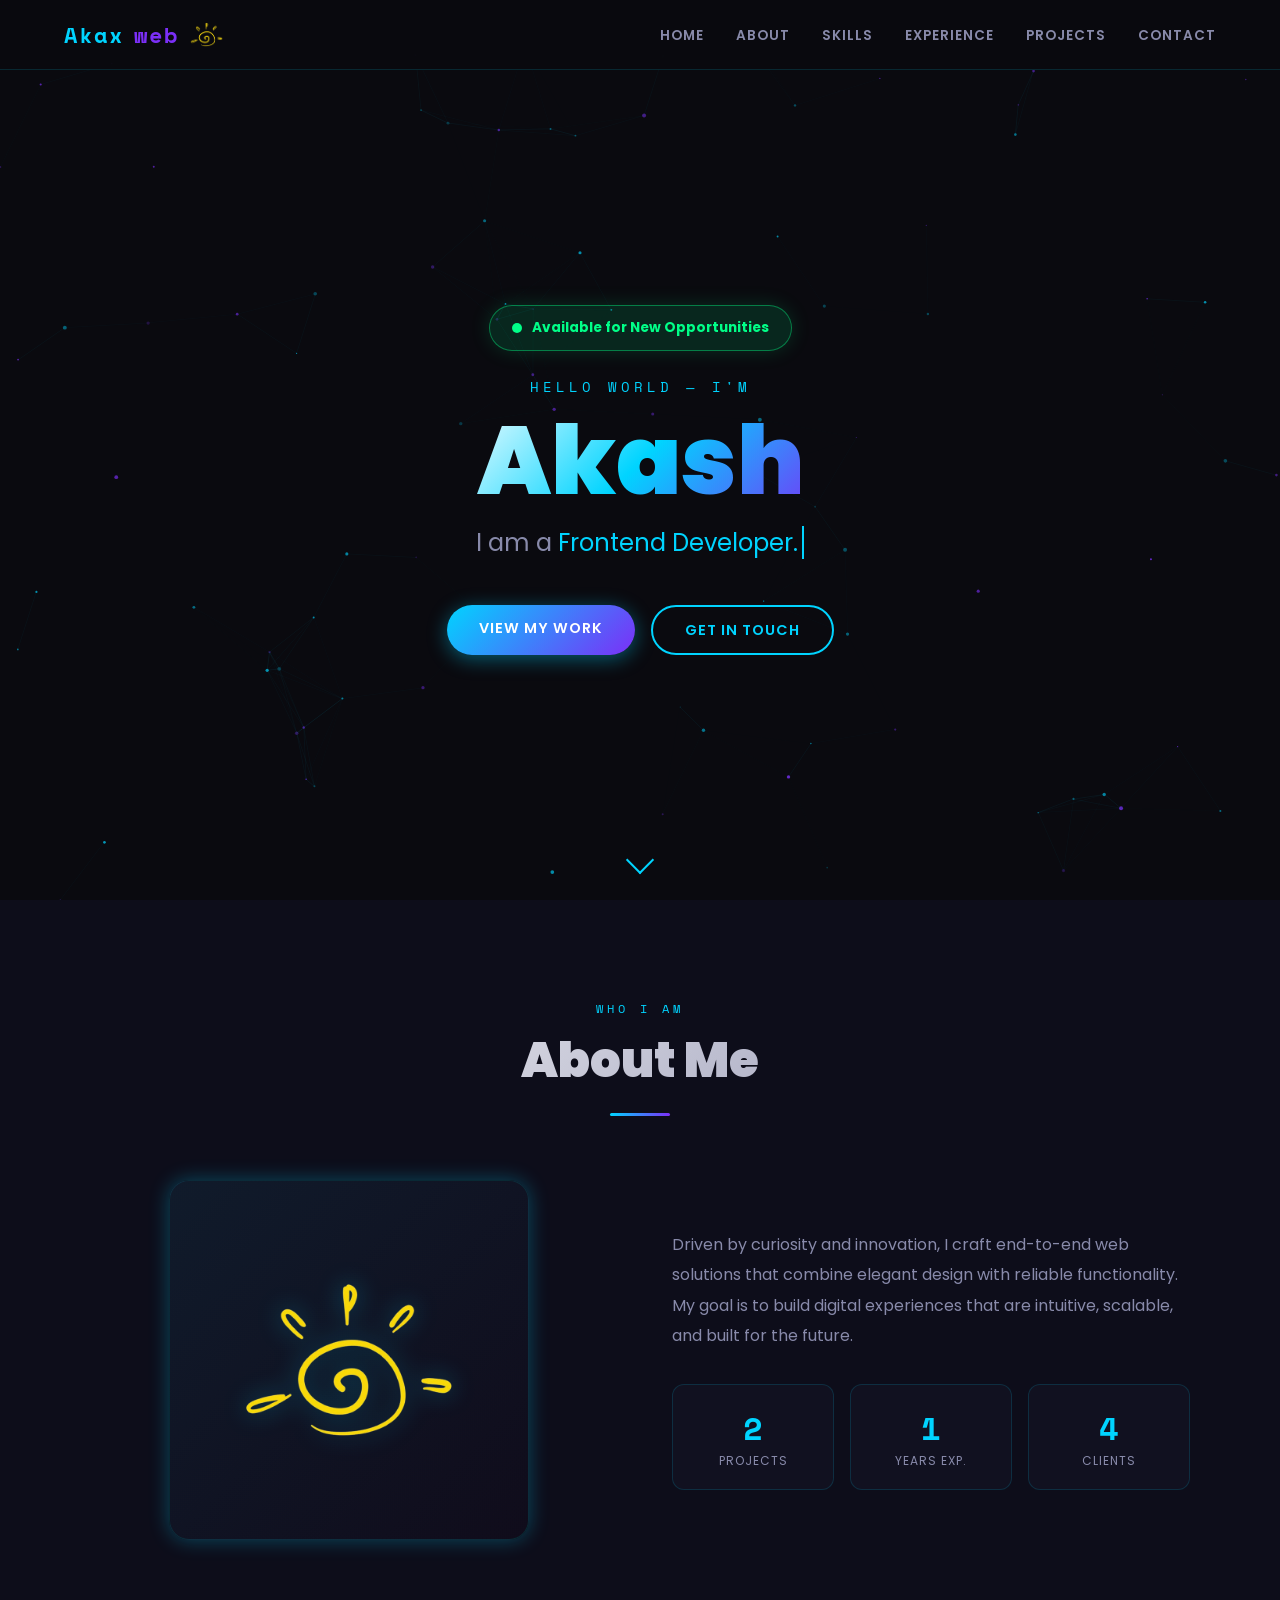
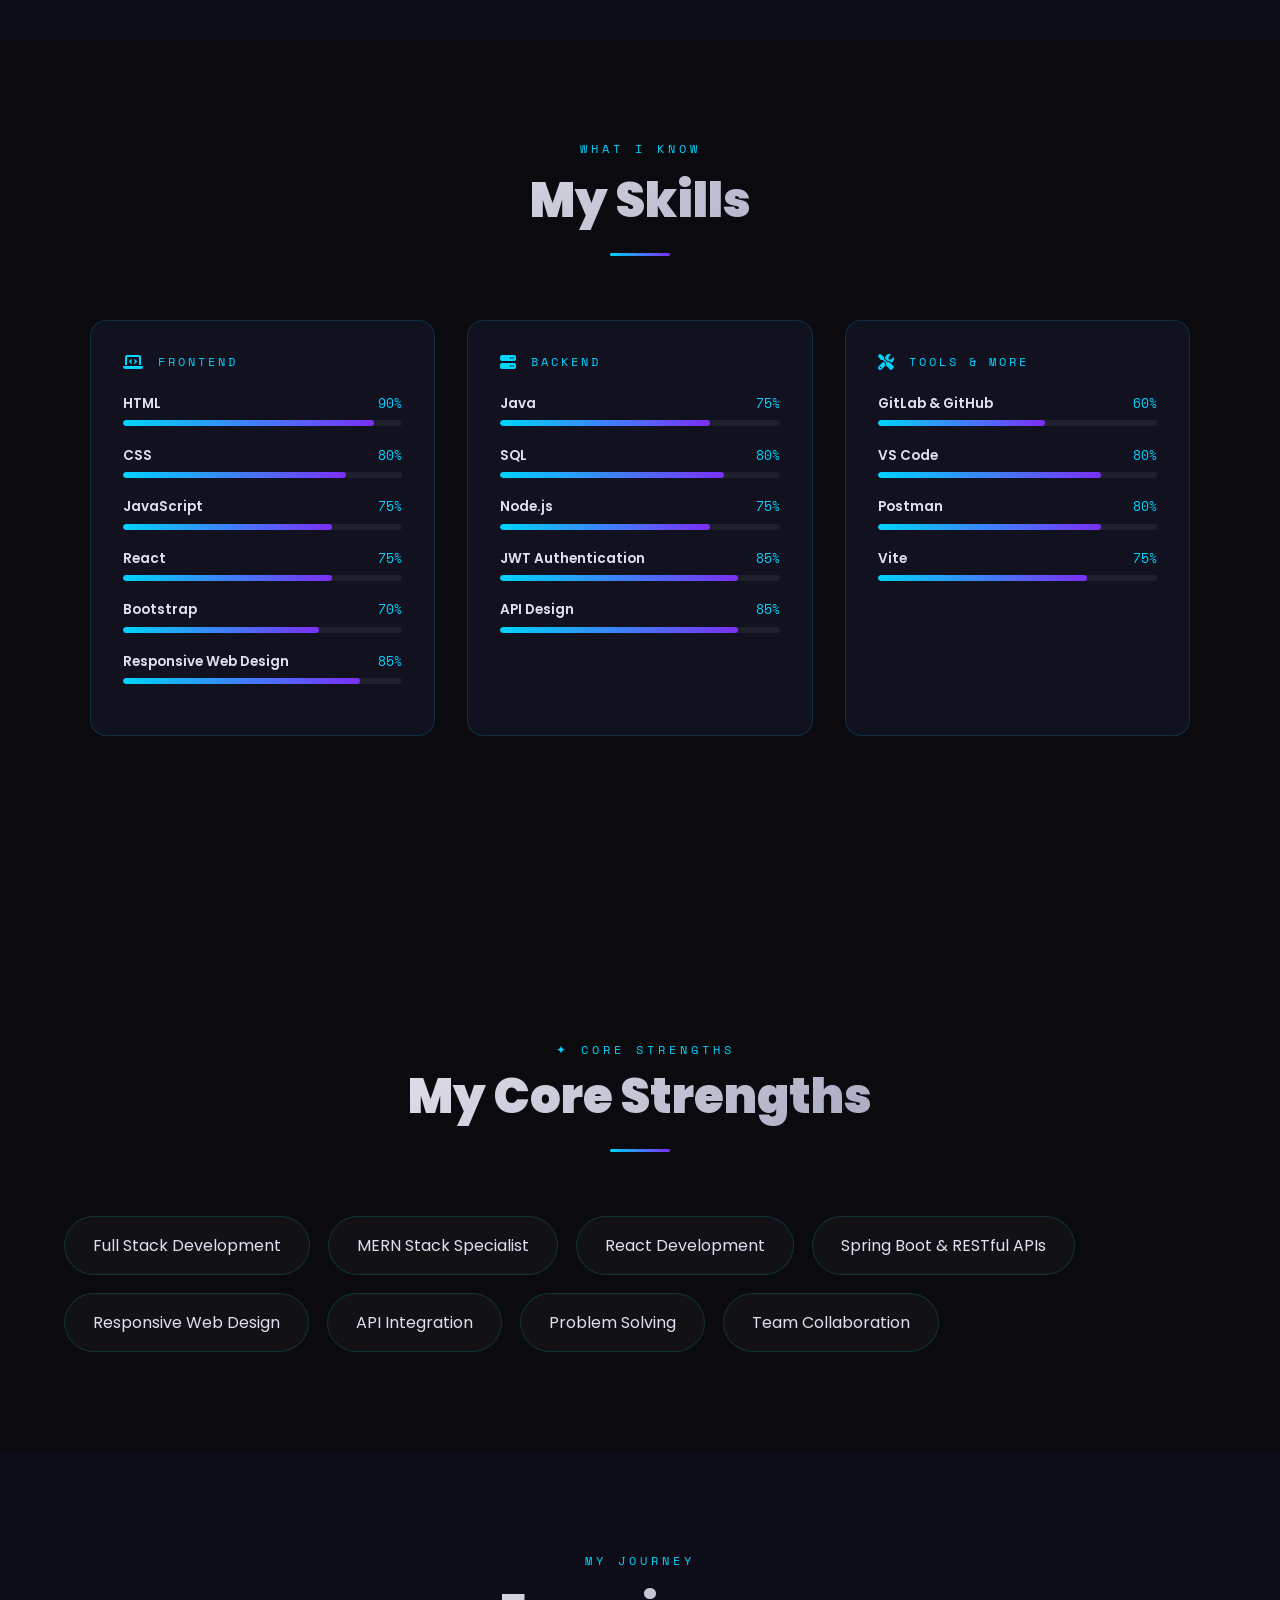
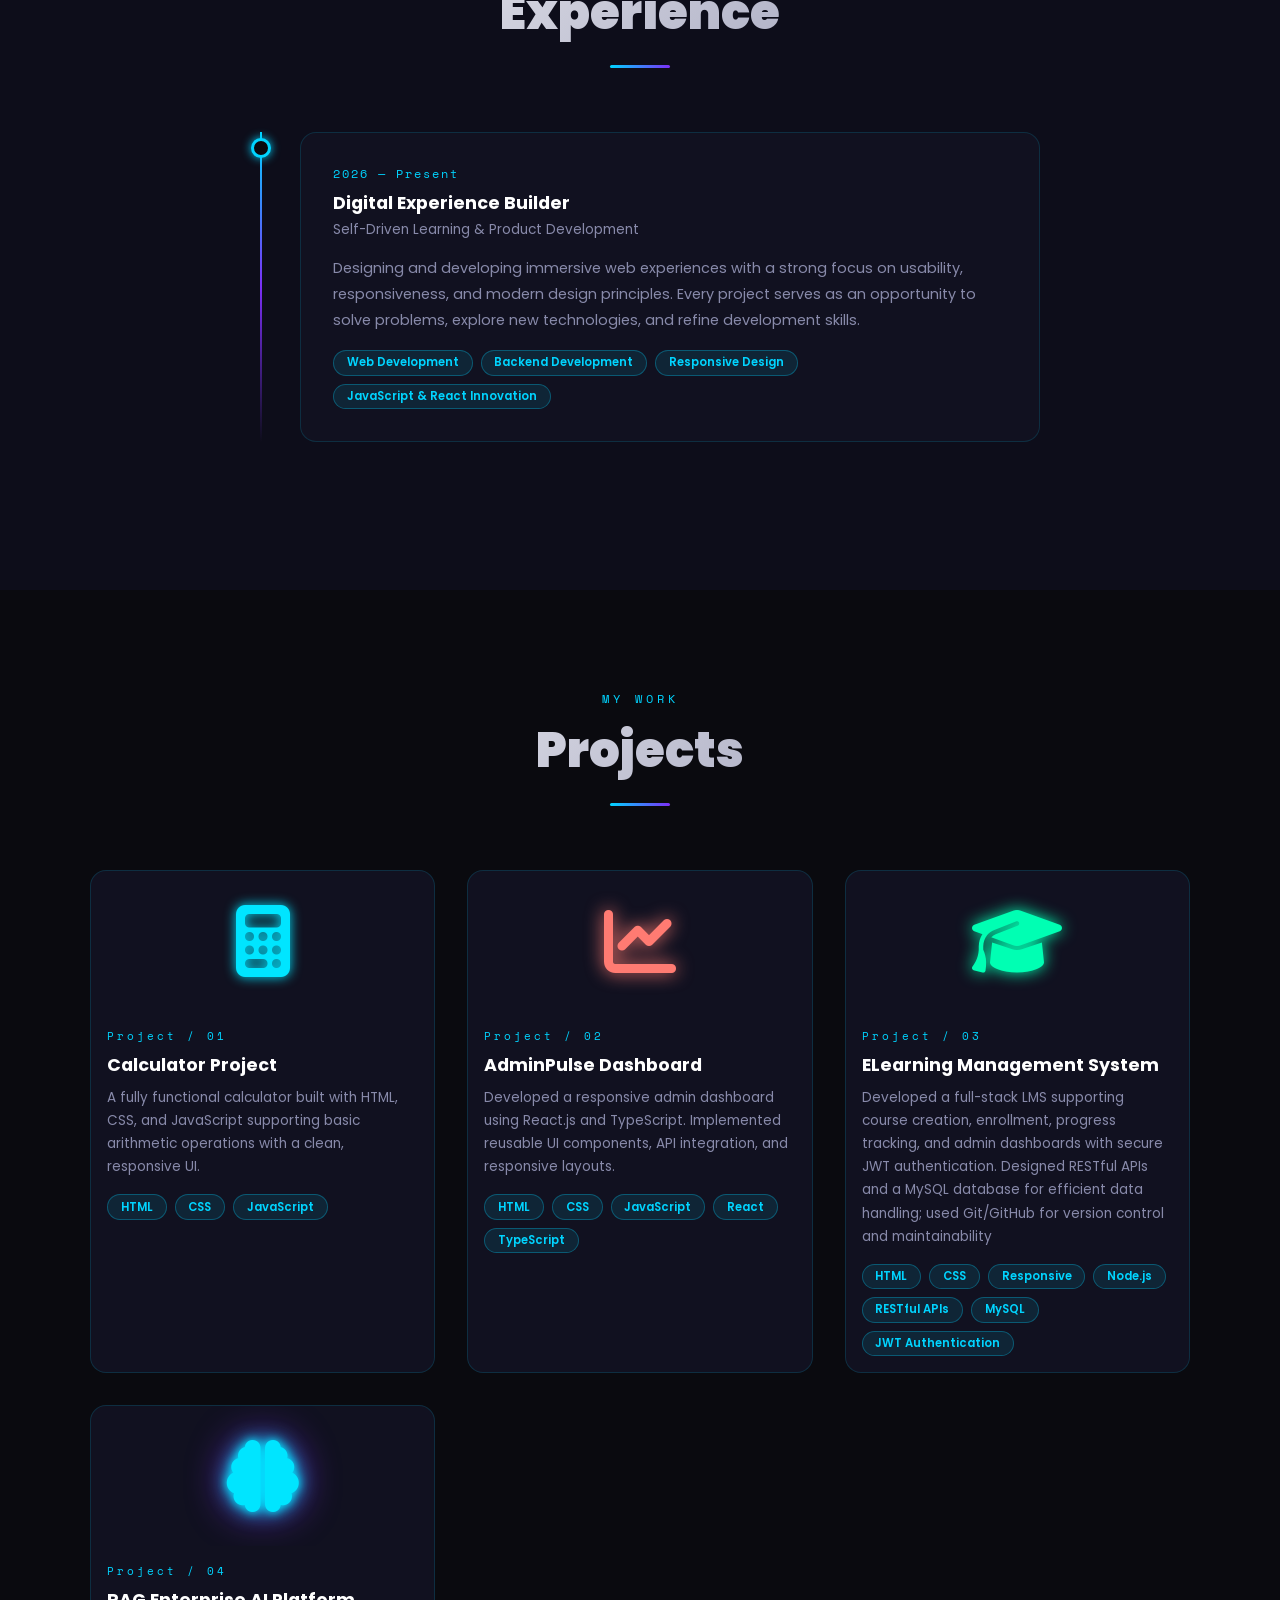
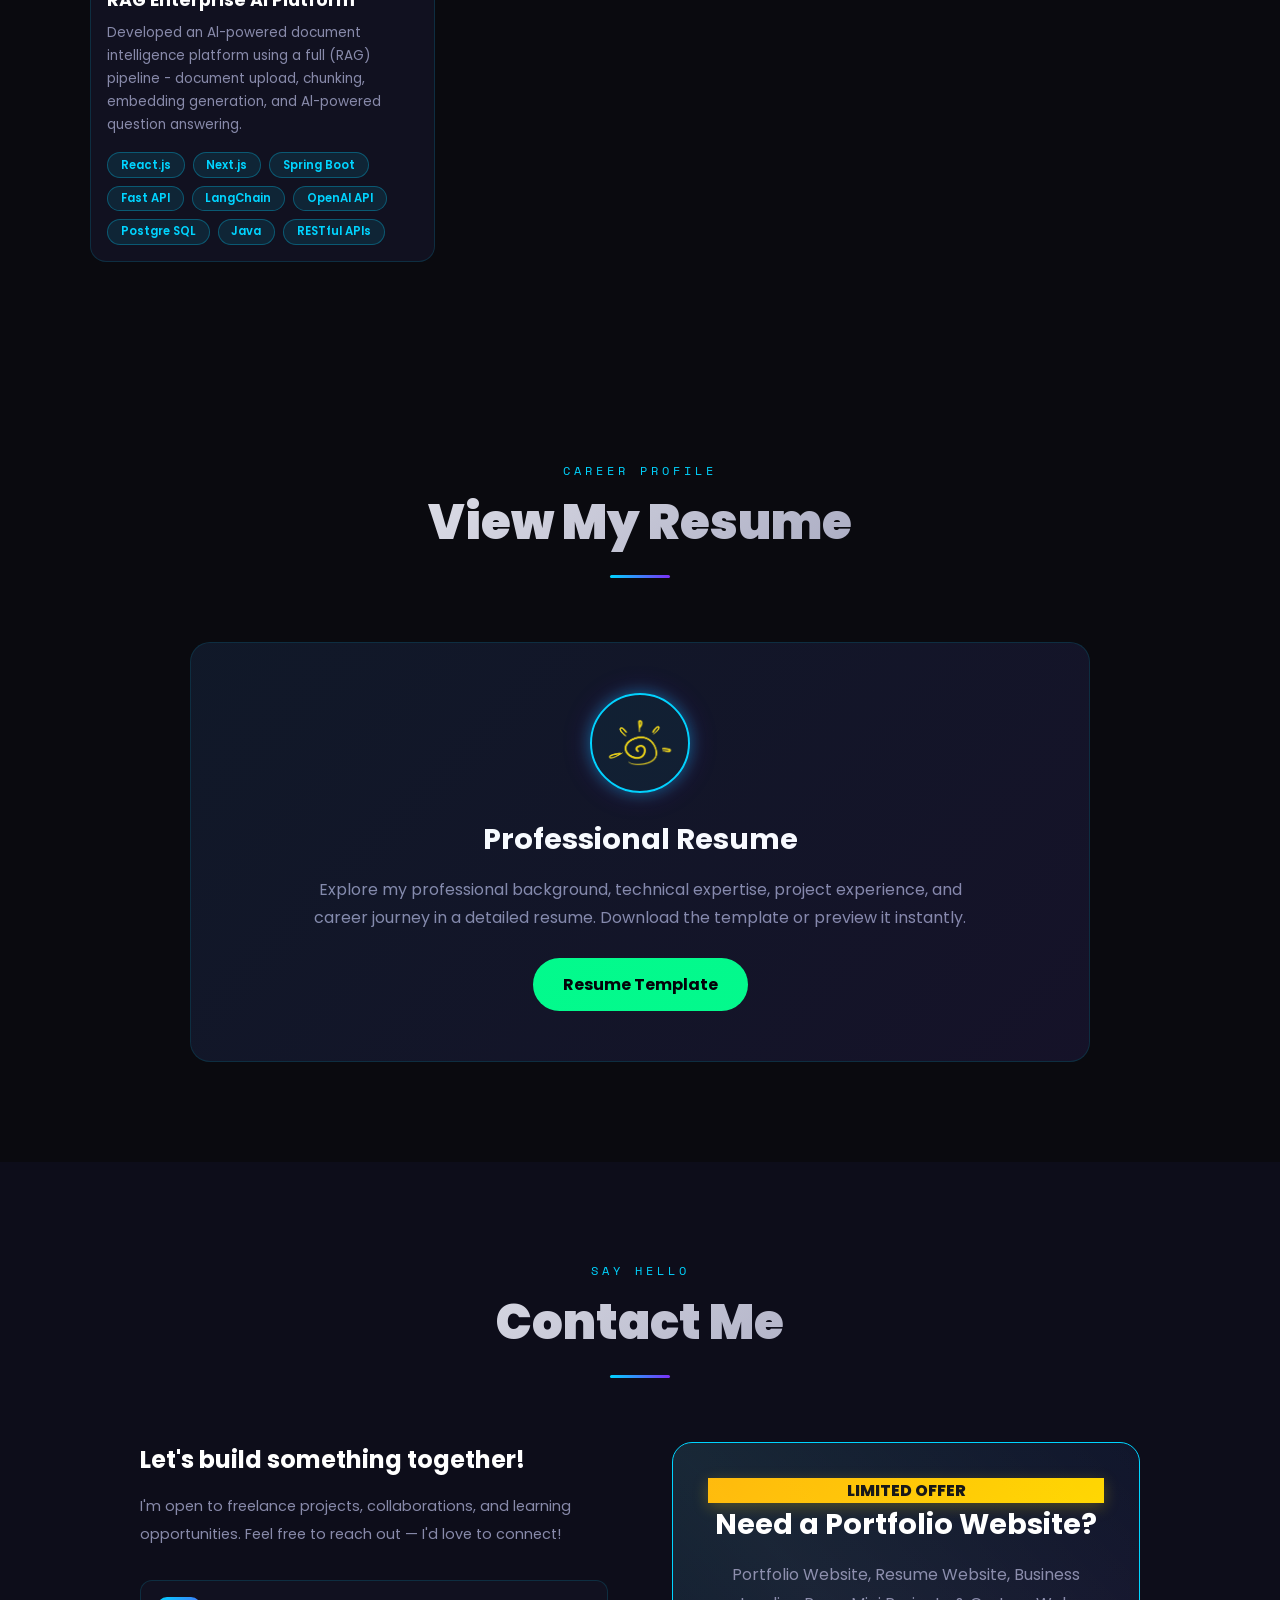
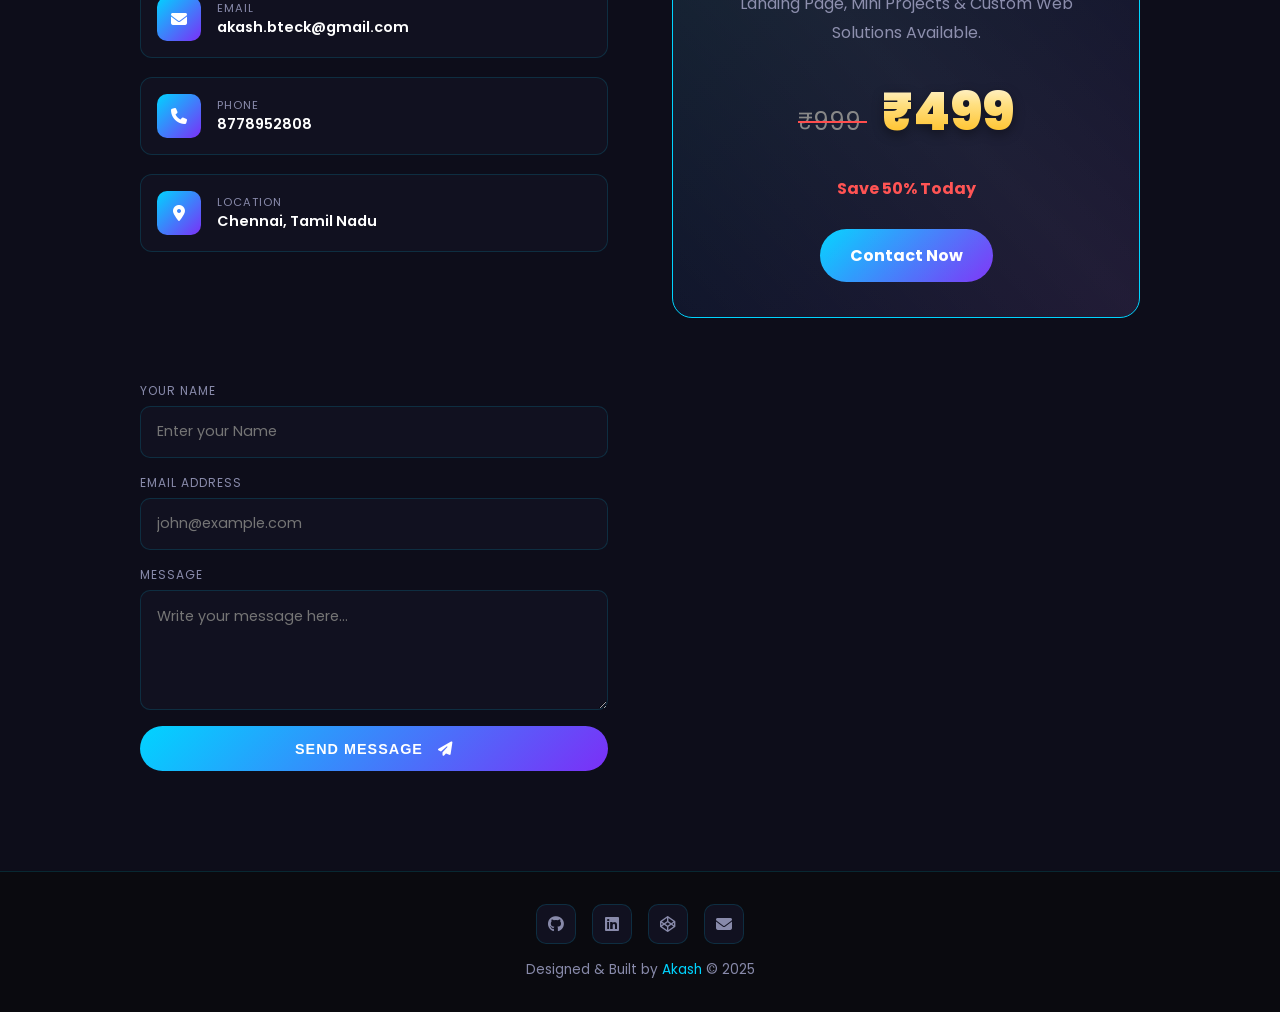
==== Akax-Portfolio/index.html @ 6c360204 "Rename publish.html to index.html" ====
<!DOCTYPE html>
<html lang="en">
<head>
  <meta charset="UTF-8" />
  <meta name="viewport" content="width=device-width, initial-scale=1.0"/>
  <title>Akash-Portfolio</title>

  <link rel="icon" type="image/png" href="./akaxwebsunlogo-removebg-preview.png">

  <link rel="stylesheet" href="https://cdnjs.cloudflare.com/ajax/libs/font-awesome/6.4.0/css/all.min.css"/>
  <link href="https://fonts.googleapis.com/css2?family=Poppins:wght@300;400;600;700;900&family=Space+Mono:wght@400;700&display=swap" rel="stylesheet"/>
  <style>
    :root {
      --primary: #00d4ff;
      --secondary: #7b2ff7;
      --accent: #ff6b6b;
      --bg-dark: #0a0a0f;
      --bg-card: #111120;
      --bg-section: #0d0d1a;
      --text: #e0e0f0;
      --text-muted: #888aaa;
      --border: rgba(0,212,255,0.15);
      --glow: 0 0 20px rgba(0,212,255,0.3);
    }
    *, *::before, *::after { box-sizing: border-box; margin: 0; padding: 0; }
    html { scroll-behavior: smooth; }
    body {
      font-family: 'Poppins', sans-serif;
      background: var(--bg-dark);
      color: var(--text);
      overflow-x: hidden;
    }

    /* ── PARTICLES CANVAS ── */
    #particles-canvas {
      position: fixed; top: 0; left: 0;
      width: 100%; height: 100%;
      pointer-events: none; z-index: 0;
    }

    /* ── NAVBAR ── */
    nav {
      position: fixed; top: 0; left: 0; right: 0;
      z-index: 1000;
      display: flex; align-items: center; justify-content: space-between;
      padding: 0 5%;
      height: 70px;
      background: rgba(10,10,15,0.85);
      backdrop-filter: blur(12px);
      border-bottom: 1px solid var(--border);
      transition: all 0.3s;
    }
    nav.scrolled { box-shadow: var(--glow); }
    .nav-logo {
      font-family: 'Space Mono', monospace;
      font-size: 1.4rem; font-weight: 700;
      color: var(--primary);
      letter-spacing:2px;

    color:var(--primary);
    display:flex;
    align-items:center;
    gap:10px;
    }

.nav-logo img{
    width:35px;
    height:35px;
    object-fit:contain;
}

.nav-logo span{
    color:var(--secondary);
}
    .nav-logo span { color: var(--secondary); }
    .nav-links {
      display: flex; gap: 2rem; list-style: none;
    }
    .nav-links a {
      color: var(--text-muted); text-decoration: none;
      font-size: 0.85rem; font-weight: 600; letter-spacing: 1px;
      text-transform: uppercase;
      transition: color 0.3s;
      position: relative;
    }
    .nav-links a::after {
      content: ''; position: absolute; bottom: -4px; left: 0;
      width: 0; height: 2px; background: var(--primary);
      transition: width 0.3s;
    }
    .nav-links a:hover { color: var(--primary); }
    .nav-links a:hover::after { width: 100%; }
    .nav-toggle {
      display: none; flex-direction: column; gap: 5px; cursor: pointer;
      padding: 5px; z-index: 1001;
    }
    .nav-toggle span {
      width: 25px; height: 2px; background: var(--primary);
      transition: all 0.3s; display: block;
    }
    /* hamburger animation */
    .nav-toggle.active span:nth-child(1) { transform: translateY(7px) rotate(45deg); }
    .nav-toggle.active span:nth-child(2) { opacity: 0; }
    .nav-toggle.active span:nth-child(3) { transform: translateY(-7px) rotate(-45deg); }

    /* ── HERO ── */
    #home {
      position: relative; z-index: 1;
      min-height: 100vh;
      display: flex; align-items: center; justify-content: center;
      text-align: center; padding: 120px 5% 60px;
    }
    .hero-content { animation: fadeUp 1s ease forwards; }
    .hero-greeting {
      font-family: 'Space Mono', monospace;
      font-size: 0.9rem; color: var(--primary);
      letter-spacing: 4px; text-transform: uppercase;
      margin-bottom: 1rem;
      animation: fadeUp 0.8s ease 0.2s both;
    }
    .hero-name {
      font-size: clamp(3rem, 8vw, 6rem);
      font-weight: 900; line-height: 1;
      background: linear-gradient(135deg, #fff 0%, var(--primary) 50%, var(--secondary) 100%);
      -webkit-background-clip: text; -webkit-text-fill-color: transparent;
      background-clip: text;
      margin-bottom: 1rem;
      animation: fadeUp 0.8s ease 0.4s both;
    }
    .hero-typed-wrapper {
      font-size: clamp(1rem, 3vw, 1.5rem);
      color: var(--text-muted);
      margin-bottom: 2.5rem;
      animation: fadeUp 0.8s ease 0.6s both;
      min-height: 2.5rem;
    }
    #typed-text {
      color: var(--primary);
      border-right: 2px solid var(--primary);
      padding-right: 4px;
      animation: blink 0.7s step-end infinite;
    }
    @keyframes blink { 50% { border-color: transparent; } }
    .hero-btns {
      display: flex; gap: 1rem; justify-content: center; flex-wrap: wrap;
      animation: fadeUp 0.8s ease 0.8s both;
    }
    .btn-primary-cta, .btn-secondary-cta {
      padding: 0.8rem 2rem; border-radius: 50px;
      font-weight: 600; font-size: 0.9rem; letter-spacing: 1px;
      text-decoration: none; text-transform: uppercase;
      transition: all 0.3s; cursor: pointer; border: none;
    }
    .btn-primary-cta {
      background: linear-gradient(135deg, var(--primary), var(--secondary));
      color: #fff; box-shadow: 0 4px 20px rgba(0,212,255,0.4);
    }
    .btn-primary-cta:hover { transform: translateY(-3px); box-shadow: 0 8px 30px rgba(0,212,255,0.6); }
    .btn-secondary-cta {
      background: transparent;
      color: var(--primary); border: 2px solid var(--primary);
    }
    .btn-secondary-cta:hover { background: var(--primary); color: #000; transform: translateY(-3px); }
    .scroll-indicator {
      position: absolute; bottom: 30px; left: 50%;
      transform: translateX(-50%);
      animation: bounce 2s infinite;
    }
    .scroll-indicator span {
      display: block; width: 20px; height: 20px;
      border-right: 2px solid var(--primary); border-bottom: 2px solid var(--primary);
      transform: rotate(45deg);
    }
    @keyframes bounce { 0%,100%{transform:translateX(-50%) translateY(0)} 50%{transform:translateX(-50%) translateY(-10px)} }
    @keyframes fadeUp { from{opacity:0;transform:translateY(30px)} to{opacity:1;transform:translateY(0)} }

    /* ── SECTION BASE ── */
    section { position: relative; z-index: 1; padding: 100px 5%; }
    .section-header { text-align: center; margin-bottom: 4rem; }
    .section-tag {
      font-family: 'Space Mono', monospace;
      font-size: 0.75rem; color: var(--primary);
      letter-spacing: 4px; text-transform: uppercase;
      margin-bottom: 0.5rem;
    }
    .section-title {
      font-size: clamp(2rem, 5vw, 3rem);
      font-weight: 900;
      background: linear-gradient(135deg, #fff, var(--text-muted));
      -webkit-background-clip: text; -webkit-text-fill-color: transparent;
      background-clip: text;
    }
    .section-line {
      width: 60px; height: 3px;
      background: linear-gradient(90deg, var(--primary), var(--secondary));
      margin: 1rem auto 0; border-radius: 3px;
    }
    .reveal {
      opacity: 0; transform: translateY(40px);
      transition: opacity 0.7s ease, transform 0.7s ease;
    }
    .reveal.visible { opacity: 1; transform: translateY(0); }

    /* ── ABOUT ── */
    #about { background: var(--bg-section); }
    .about-grid {
      display: grid; grid-template-columns: 1fr 1fr;
      gap: 4rem; align-items: center; max-width: 1100px; margin: 0 auto;
    }
    .about-img-wrapper {
      position: relative;
      display: flex; justify-content: center;
    }
    .about-avatar {
      width: 100%; max-width: 360px;
      border-radius: 20px;
      background: linear-gradient(135deg, var(--bg-card), var(--bg-dark));
      border: 1px solid var(--border);
      aspect-ratio: 1;
      display: flex; align-items: center; justify-content: center;
      font-size: 8rem; color: var(--primary);
      box-shadow: var(--glow);
      position: relative; overflow: hidden;
    }
    .about-avatar::before {
      content: '';
      position: absolute; inset: 0;
      background: linear-gradient(135deg, rgba(0,212,255,0.05), rgba(123,47,247,0.05));
    }

.about-profile-img{
    width:65%;
    height:65%;
    object-fit:contain;

    position:relative;
    z-index:2;

    border-radius:15px;

    filter: drop-shadow(0 0 12px rgba(0,212,255,.35));

    transition:.4s;
}

.about-profile-img:hover{
    transform:scale(1.05);
}

.about-profile-img:hover{
    transform:scale(1.05);
}
.about-profile-img:hover{
    transform:scale(1.05);
}

    .about-avatar-ring {
      position: absolute; inset: -10px;
      border: 2px solid transparent;
      border-radius: 24px;
      background: linear-gradient(135deg, var(--primary), var(--secondary)) border-box;
      -webkit-mask: linear-gradient(#fff 0 0) padding-box, linear-gradient(#fff 0 0);
      -webkit-mask-composite: destination-out;
      mask-composite: exclude;
      animation: spin 8s linear infinite;
    }
    @keyframes spin { to { transform: rotate(360deg); } }
    .about-text p {
      color: var(--text-muted); line-height: 1.9;
      font-size: 1rem; margin-bottom: 2rem;
    }
    .about-stats {
      display: grid; grid-template-columns: repeat(3, 1fr);
      gap: 1rem;
    }
    .stat-card {
      background: var(--bg-card);
      border: 1px solid var(--border);
      border-radius: 12px; padding: 1.2rem;
      text-align: center; transition: all 0.3s;
    }
    .stat-card:hover { border-color: var(--primary); transform: translateY(-4px); box-shadow: var(--glow); }
    .stat-num {
      font-family: 'Space Mono', monospace;
      font-size: 2rem; font-weight: 700;
      color: var(--primary);
    }
    .stat-label { font-size: 0.75rem; color: var(--text-muted); text-transform: uppercase; letter-spacing: 1px; }

    /* ── SKILLS ── */
    #skills { background: var(--bg-dark); }
    .skills-grid {
      display: grid; grid-template-columns: repeat(auto-fit, minmax(280px, 1fr));
      gap: 2rem; max-width: 1100px; margin: 0 auto;
    }
    .skills-card {
      background: var(--bg-card);
      border: 1px solid var(--border);
      border-radius: 16px; padding: 2rem;
      transition: all 0.3s;
    }
    .skills-card:hover { border-color: var(--primary); box-shadow: var(--glow); transform: translateY(-6px); }
    .skills-card-title {
      font-family: 'Space Mono', monospace;
      font-size: 0.75rem; color: var(--primary);
      letter-spacing: 3px; text-transform: uppercase;
      margin-bottom: 1.5rem;
      display: flex; align-items: center; gap: 0.75rem;
    }
    .skills-card-title i { font-size: 1rem; }
    .skill-item { margin-bottom: 1.2rem; }
    .skill-header { display: flex; justify-content: space-between; margin-bottom: 0.4rem; }
    .skill-name { font-size: 0.85rem; font-weight: 600; color: var(--text); }
    .skill-pct { font-size: 0.8rem; color: var(--primary); font-family: 'Space Mono', monospace; }
    .skill-bar {
      height: 6px; background: rgba(255,255,255,0.06);
      border-radius: 6px; overflow: hidden;
    }
    .skill-fill {
      height: 100%; border-radius: 6px;
      background: linear-gradient(90deg, var(--primary), var(--secondary));
      width: 0; transition: width 1.2s cubic-bezier(0.4, 0, 0.2, 1);
    }

    /* ── EXPERIENCE ── */
    #experience { background: var(--bg-section); }
    .timeline { max-width: 800px; margin: 0 auto; position: relative; }
    .timeline::before {
      content: ''; position: absolute;
      left: 20px; top: 0; bottom: 0; width: 2px;
      background: linear-gradient(180deg, var(--primary), var(--secondary), transparent);
    }
    .timeline-item {
      padding-left: 60px; margin-bottom: 3rem;
      position: relative;
    }
    .timeline-dot {
      position: absolute; left: 11px; top: 6px;
      width: 20px; height: 20px; border-radius: 50%;
      background: var(--bg-dark);
      border: 3px solid var(--primary);
      box-shadow: 0 0 10px var(--primary);
      transition: all 0.3s;
    }
    .timeline-item:hover .timeline-dot {
      background: var(--primary);
      box-shadow: 0 0 20px var(--primary);
    }
    .timeline-card {
      background: var(--bg-card);
      border: 1px solid var(--border);
      border-radius: 16px; padding: 2rem;
      transition: all 0.3s;
    }
    .timeline-card:hover { border-color: var(--primary); box-shadow: var(--glow); }
    .timeline-period {
      font-family: 'Space Mono', monospace;
      font-size: 0.75rem; color: var(--primary);
      letter-spacing: 2px; margin-bottom: 0.5rem;
    }
    .timeline-role { font-size: 1.1rem; font-weight: 700; color: #fff; margin-bottom: 0.25rem; }
    .timeline-company { font-size: 0.85rem; color: var(--text-muted); margin-bottom: 1rem; }
    .timeline-desc { font-size: 0.9rem; color: var(--text-muted); line-height: 1.8; }
    .timeline-tags { display: flex; flex-wrap: wrap; gap: 0.5rem; margin-top: 1rem; }
    .tag {
      font-size: 0.72rem; padding: 0.2rem 0.8rem;
      border-radius: 20px; font-weight: 600;
      background: rgba(0,212,255,0.1);
      border: 1px solid rgba(0,212,255,0.3);
      color: var(--primary);
    }

    /* ── PROJECTS ── */
    #projects { background: var(--bg-dark); }
    .projects-grid {
      display: grid; grid-template-columns: repeat(auto-fit, minmax(300px, 1fr));
      gap: 2rem; max-width: 1100px; margin: 0 auto;
    }
    .project-card {
      background: var(--bg-card);
      min-height: 420px;
      border: 1px solid var(--border);
      border-radius: 16px; overflow: hidden;
      transition: all 0.3s; cursor: pointer;
    }
    .project-card:hover { border-color: var(--primary); box-shadow: var(--glow); transform: translateY(-8px); }
    .project-thumb {
      height: 140px;
      position: relative; overflow: hidden;
      display: flex; align-items: center; justify-content: center;
      font-size: 3.5rem;
    }
    .project-thumb .thumb-bg {
      position: absolute; inset: 0;
      opacity: 0.15; transition: opacity 0.3s;
    }
    .project-card:hover .thumb-bg { opacity: 0.25; }
    .project-thumb-icon { position: relative; z-index: 1; }
    .project-body { padding: 1rem; }
    .project-number {
      font-family: 'Space Mono', monospace;
      font-size: 0.7rem; color: var(--primary);
      letter-spacing: 3px; margin-bottom: 0.5rem;
    }
    .project-title { font-size: 1.1rem; font-weight: 700; color: #fff; margin-bottom: 0.5rem; }
    .project-desc { font-size: 0.85rem; color: var(--text-muted); line-height: 1.7; margin-bottom: 1rem; }
    .project-links { display: flex; gap: 1rem; }
    .project-link {
      font-size: 0.8rem; font-weight: 600;
      color: var(--primary); text-decoration: none;
      display: flex; align-items: center; gap: 0.4rem;
      transition: color 0.2s;
    }
    .project-link:hover { color: #fff; }

    /* ── CONTACT ── */
    #contact { background: var(--bg-section); }
    .contact-grid {
      display: grid; grid-template-columns: 1fr 1fr;
      gap: 4rem; max-width: 1000px; margin: 0 auto;
    }
    .contact-info-title { font-size: 1.5rem; font-weight: 700; color: #fff; margin-bottom: 1rem; }
    .contact-info-desc { font-size: 0.9rem; color: var(--text-muted); line-height: 1.9; margin-bottom: 2rem; }
    .contact-item {
      display: flex; align-items: center; gap: 1rem;
      margin-bottom: 1.2rem; padding: 1rem;
      background: var(--bg-card);
      border: 1px solid var(--border);
      border-radius: 12px; transition: all 0.3s;
    }
    .contact-item:hover { border-color: var(--primary); box-shadow: var(--glow); }
    .contact-icon {
      width: 44px; height: 44px; border-radius: 10px;
      background: linear-gradient(135deg, var(--primary), var(--secondary));
      display: flex; align-items: center; justify-content: center;
      font-size: 1rem; color: #fff; flex-shrink: 0;
    }
    .contact-label { font-size: 0.7rem; color: var(--text-muted); text-transform: uppercase; letter-spacing: 1px; }
    .contact-val { font-size: 0.9rem; font-weight: 600; color: #fff; }
    .contact-form { display: flex; flex-direction: column; gap: 1rem; }
    .form-group { display: flex; flex-direction: column; gap: 0.4rem; }
    .form-group label { font-size: 0.75rem; color: var(--text-muted); letter-spacing: 1px; text-transform: uppercase; }
    .form-group input, .form-group textarea {
      background: var(--bg-card);
      border: 1px solid var(--border);
      border-radius: 10px; padding: 0.9rem 1rem;
      color: var(--text); font-family: 'Poppins', sans-serif;
      font-size: 0.9rem; resize: vertical;
      transition: border-color 0.3s;
      width: 100%;
    }
    .form-group input:focus, .form-group textarea:focus {
      outline: none; border-color: var(--primary);
      box-shadow: 0 0 0 3px rgba(0,212,255,0.1);
    }
    .form-group textarea { min-height: 120px; }
    .btn-submit {
      padding: 0.9rem 2rem; border-radius: 50px;
      background: linear-gradient(135deg, var(--primary), var(--secondary));
      border: none; color: #fff; font-weight: 700;
      font-size: 0.9rem; letter-spacing: 1px; text-transform: uppercase;
      cursor: pointer; transition: all 0.3s;
      width: 100%;
    }
    .btn-submit:hover { transform: translateY(-3px); box-shadow: 0 8px 30px rgba(0,212,255,0.5); }
    .form-success {
      display: none; text-align: center;
      padding: 1.5rem; background: rgba(0,212,255,0.1);
      border: 1px solid var(--primary);
      border-radius: 12px; color: var(--primary);
      font-weight: 600;
    }

    /* ── FOOTER ── */
    footer {
      position: relative; z-index: 1;
      text-align: center; padding: 2rem 5%;
      border-top: 1px solid var(--border);
      color: var(--text-muted); font-size: 0.85rem;
    }
    footer span { color: var(--primary); }
    .social-links { display: flex; justify-content: center; gap: 1rem; margin-bottom: 1rem; flex-wrap: wrap; }
    .social-links a {
      width: 40px; height: 40px; border-radius: 10px;
      background: var(--bg-card); border: 1px solid var(--border);
      display: flex; align-items: center; justify-content: center;
      color: var(--text-muted); text-decoration: none; font-size: 1rem;
      transition: all 0.3s;
    }
    .social-links a:hover { border-color: var(--primary); color: var(--primary); box-shadow: var(--glow); transform: translateY(-3px); }

    /* ── BACK TO TOP ── */
    .back-top {
      position: fixed; bottom: 30px; right: 30px; z-index: 999;
      width: 44px; height: 44px; border-radius: 12px;
      background: linear-gradient(135deg, var(--primary), var(--secondary));
      border: none; color: #fff; font-size: 1rem;
      cursor: pointer; opacity: 0; transition: all 0.3s;
      display: flex; align-items: center; justify-content: center;
    }
    .back-top.show { opacity: 1; }
    .back-top:hover { transform: translateY(-4px); box-shadow: 0 8px 20px rgba(0,212,255,0.5); }

    /* ══════════════════════════════════════════
       MOBILE RESPONSIVE — max-width: 768px
    ══════════════════════════════════════════ */
    @media (max-width: 768px) {

      /* ── NAV ── */
      .nav-toggle {
        display: flex;
      }
      .nav-links {
        display: none;
        flex-direction: column;
        position: fixed;
        top: 70px; left: 0; right: 0;
        background: rgba(10,10,15,0.97);
        backdrop-filter: blur(16px);
        padding: 1.5rem 5% 2rem;
        gap: 0;
        border-bottom: 1px solid var(--border);
        z-index: 999;
      }
      .nav-links.open {
        display: flex;
      }
      .nav-links li {
        border-bottom: 1px solid var(--border);
      }
      .nav-links li:last-child {
        border-bottom: none;
      }
      .nav-links a {
        display: block;
        padding: 0.9rem 0;
        font-size: 0.9rem;
        letter-spacing: 2px;
      }
      .nav-links a::after { display: none; }

      /* ── HERO ── */
      #home {
        padding: 100px 6% 80px;
        min-height: 100svh;
      }
      .hero-greeting {
        font-size: 0.75rem;
        letter-spacing: 3px;
      }
      .hero-name {
        font-size: clamp(2.8rem, 13vw, 4rem);
        margin-bottom: 0.75rem;
      }
      .hero-typed-wrapper {
        font-size: clamp(0.85rem, 4vw, 1.1rem);
        margin-bottom: 2rem;
      }
      .hero-btns {
        flex-direction: column;
        align-items: center;
        gap: 0.75rem;
      }
      .btn-primary-cta,
      .btn-secondary-cta {
        width: 100%;
        max-width: 280px;
        text-align: center;
        padding: 0.85rem 1.5rem;
        font-size: 0.85rem;
      }
      .scroll-indicator { display: none; }

      /* ── SECTIONS ── */
      section {
        padding: 70px 5%;
      }
      .section-header {
        margin-bottom: 2.5rem;
      }
      .section-title {
        font-size: clamp(1.7rem, 7vw, 2.2rem);
      }
      .section-tag {
        font-size: 0.68rem;
        letter-spacing: 3px;
      }

      /* ── ABOUT ── */
      .about-grid {
        grid-template-columns: 1fr;
        gap: 2rem;
      }
      .about-img-wrapper {
        order: -1;
      }
      .about-avatar {
        max-width: 200px;
        font-size: 5rem;
        margin: 0 auto;
      }
      .about-text p {
        font-size: 0.9rem;
        text-align: center;
      }
      .about-stats {
        grid-template-columns: repeat(3, 1fr);
        gap: 0.6rem;
      }
      .stat-card {
        padding: 0.9rem 0.5rem;
      }
      .stat-num {
        font-size: 1.5rem;
      }
      .stat-label {
        font-size: 0.62rem;
        letter-spacing: 0.5px;
      }

      /* ── SKILLS ── */
      .skills-grid {
        grid-template-columns: 1fr;
        gap: 1.25rem;
      }
      .skills-card {
        padding: 1.5rem;
      }

      /* ── EXPERIENCE ── */
      .timeline::before {
        left: 14px;
      }
      .timeline-item {
        padding-left: 44px;
        margin-bottom: 2rem;
      }
      .timeline-dot {
        left: 5px;
        width: 18px;
        height: 18px;
      }
      .timeline-card {
        padding: 1.25rem;
      }
      .timeline-role {
        font-size: 1rem;
      }
      .timeline-desc {
        font-size: 0.85rem;
      }

      /* ── PROJECTS ── */
      .projects-grid {
        grid-template-columns: 1fr;
        gap: 1.25rem;
      }
      .project-thumb {
        height: 150px;
        font-size: 3rem;
      }
      .project-body {
        padding: 1.25rem;
      }
      .project-title {
        font-size: 1rem;
      }
      .project-desc {
        font-size: 0.82rem;
      }

      /* ── CONTACT ── */
      .contact-grid {
        grid-template-columns: 1fr;
        gap: 2.5rem;
      }
      .contact-info-title {
        font-size: 1.25rem;
      }
      .contact-info-desc {
        font-size: 0.85rem;
      }
      .contact-val {
        font-size: 0.82rem;
        word-break: break-word;
      }
      .contact-item {
        padding: 0.85rem;
        gap: 0.75rem;
      }
      .contact-icon {
        width: 38px;
        height: 38px;
        font-size: 0.9rem;
      }

      /* ── FOOTER ── */
      footer {
        padding: 1.5rem 5%;
        font-size: 0.8rem;
      }
      .social-links {
        gap: 0.75rem;
      }

      /* ── BACK TO TOP ── */
      .back-top {
        bottom: 20px;
        right: 16px;
        width: 40px;
        height: 40px;
      }
    }

    /* ── Extra small devices (max-width: 400px) ── */
    @media (max-width: 400px) {
      .nav-logo {
        font-size: 1.1rem;
      }
      .hero-name {
        font-size: clamp(2.4rem, 14vw, 3rem);
      }
      .about-stats {
        grid-template-columns: repeat(3, 1fr);
        gap: 0.4rem;
      }
      .stat-num {
        font-size: 1.3rem;
      }
      .btn-primary-cta,
      .btn-secondary-cta {
        max-width: 100%;
        font-size: 0.8rem;
      }
    }


/* ===== RESUME SECTION ===== */

#resume{
    background: var(--bg-dark);
}

.resume-container{
    max-width:900px;
    margin:auto;
}

.resume-card{
    background: var(--bg-card);
    border:1px solid var(--border);
    border-radius:20px;
    padding:50px 30px;
    text-align:center;
    transition:.4s;
    position:relative;
    overflow:hidden;
}

.resume-card:hover{
    border-color:var(--primary);
    box-shadow:var(--glow);
    transform:translateY(-8px);
}

.resume-card::before{
    content:'';
    position:absolute;
    inset:0;
    background:linear-gradient(
      135deg,
      rgba(0,212,255,.04),
      rgba(123,47,247,.04)
    );
    pointer-events:none;
}
.resume-icon{
    width:90px;
    height:90px;
    margin:auto;
    border-radius:50%;
    display:flex;
    align-items:center;
    justify-content:center;
    font-size:2rem;
    color:var(--primary);
    border:2px solid var(--primary);
    margin-bottom:25px;
    box-shadow:0 0 25px rgba(0,212,255,.3);
}

.resume-card h3{
    font-size:1.8rem;
    color:#fff;
    margin-bottom:15px;
}

.resume-card p{
    color:var(--text-muted);
    line-height:1.8;
    max-width:700px;
    margin:auto;
}

.resume-buttons {
    display: flex;
    justify-content: center;
    gap: 20px;   
    margin-top: 25px;
    flex-wrap: wrap;
}
/* GREEN BLINK BUTTON */

.resume-view-btn{
    text-decoration:none;
    padding:14px 30px;
    border-radius:50px;
    background:#00ff88;
    color:#000;
    font-weight:700;
    animation:resumeGlow 1.2s infinite;
}

@keyframes resumeGlow{

    0%{
        box-shadow:0 0 5px #00ff88;
    }

    50%{
        box-shadow:
        0 0 20px #00ff88,
        0 0 40px #00ff88;
    }

    100%{
        box-shadow:0 0 5px #00ff88;
    }
}

.resume-download-btn{
    text-decoration:none;
    padding:14px 30px;
    border-radius:50px;
    color:#fff;
    font-weight:700;
    background:linear-gradient(
      135deg,
      var(--primary),
      var(--secondary)
    );
}

.resume-download-btn:hover,
.resume-view-btn:hover{
    transform:translateY(-3px);
}

@media(max-width:768px){

    .resume-card{
        padding:35px 20px;
    }

    .resume-buttons{
        flex-direction:column;
    }

    .resume-view-btn,
    .resume-download-btn{
        width:100%;
    }
}
.resume-icon img{
    width:65px;
    height:65px;
    object-fit:contain;
}



.resume-icon{
    width:100px;
    height:100px;
    margin:auto;
    border-radius:50%;
    display:flex;
    align-items:center;
    justify-content:center;

    background:rgba(0,212,255,0.05);

    border:2px solid var(--primary);

    box-shadow:
    0 0 15px rgba(0,212,255,.4),
    0 0 30px rgba(123,47,247,.2);

    margin-bottom:25px;

    animation:logoPulse 2s infinite;
}

.resume-icon img{
    width:70px;
    height:70px;
    object-fit:contain;
}

@keyframes logoPulse{

    0%{
        transform:scale(1);
    }

    50%{
        transform:scale(1.08);
    }

    100%{
        transform:scale(1);
    }

}
/* ===== PREMIUM LOADER ===== */

#loader{
    position:fixed;
    inset:0;
    background:#0a0a0f;
    display:flex;
    justify-content:center;
    align-items:center;
    z-index:99999;
    transition:opacity .8s ease;
}

.loader-ring{
    position:absolute;
    width:90px;
    height:90px;
    border:3px solid transparent;
    border-top:3px solid #00d4ff;
    border-radius:50%;
    animation:spin 1s linear infinite;
}

.loader-ring.ring2{
    width:130px;
    height:130px;
    border-top-color:#7b2ff7;
    animation:spinReverse 1.5s linear infinite;
}

@keyframes spin{
    100%{
        transform:rotate(360deg);
    }
}

@keyframes spinReverse{
    100%{
        transform:rotate(-360deg);
    }
}

.loader-hide{
    opacity:0;
    visibility:hidden;
}

.hero-content{
    opacity:0;
    transform:translateY(120px);
}

.hero-content.show{
    animation:heroEntry 1.5s cubic-bezier(.22,1,.36,1) forwards;
}

@keyframes heroEntry{

    0%{
        opacity:0;
        transform:translateY(120px);
    }

    100%{
        opacity:1;
        transform:translateY(0);
    }

}


/* ===== OFFER CARD ===== */

.offer-card{
    position:relative;
    background:linear-gradient(
    135deg,
    rgba(0,212,255,.08),
    rgba(123,47,247,.08)
    );

    border:1px solid var(--primary);
    border-radius:20px;
    padding:35px;
    text-align:center;
    overflow:hidden;

    animation:offerFloat 3s ease-in-out infinite;
}

.offer-card::before{
    content:'';
    position:absolute;
    inset:0;
    background:linear-gradient(
    45deg,
    transparent,
    rgba(255,255,255,.05),
    transparent
    );

    animation:shine 4s linear infinite;
}

.offer-badge{
    background:linear-gradient(
        135deg,
        #ffb700,
        #ffd700
    );

    color:#111;
    font-weight:800;
    box-shadow:0 4px 15px rgba(255,215,0,.25);

    animation:pulseGold 2s infinite;
}

@keyframes pulseGold{
    0%,100%{
        transform:scale(1);
    }
    50%{
        transform:scale(1.05);
    }
}

.offer-card h3{
    color:#fff;
    font-size:1.8rem;
    margin-bottom:15px;
}

.offer-card p{
    color:var(--text-muted);
    line-height:1.8;
}

.price-box{
    margin:25px 0;
}

.old-price{
    position:relative;
    font-size:1.5rem;
    color:#888;
    margin-right:15px;
}

.old-price::after{
    content:'';
    position:absolute;
    left:0;
    top:50%;

    width:100%;
    height:2px;

    background:#ff4d4d;

    transform:scaleX(0);
    transform-origin:left;

    animation:strikeLine 2s ease forwards infinite;
}

@keyframes strikeLine{
    0%{
        transform:scaleX(0);
    }

    40%,
    100%{
        transform:scaleX(1);
    }
}
.new-price{
    font-size:3.3rem;
    font-weight:900;

    background:linear-gradient(
        180deg,
        #ffffff 0%,
        #ffe082 40%,
        #ffb300 100%
    );

    -webkit-background-clip:text;
    -webkit-text-fill-color:transparent;

    filter:drop-shadow(0 4px 6px rgba(0,0,0,.4));

    animation:pulsePrice 2s ease-in-out infinite;
}

.offer-save{
    margin-top:12px;
    margin-bottom:28px; /* Contact button க்கு gap */
    
    color:#ff4d4d;
    font-weight:700;
    font-size:1rem;
}

@keyframes priceShine{
    0%{
        background-position:0% 50%;
    }
    50%{
        background-position:100% 50%;
    }
    100%{
        background-position:0% 50%;
    }
}
.offer-btn{
    display:inline-block;
    text-decoration:none;

    padding:14px 30px;
    border-radius:50px;

    background:linear-gradient(
    135deg,
    var(--primary),
    var(--secondary)
    );

    color:#fff;
    font-weight:700;

    transition:.3s;
}

.offer-btn:hover{
    transform:translateY(-5px);
}

@keyframes blinkOffer{

    0%,100%{
        transform:scale(1);
    }

    50%{
        transform:scale(1.08);
        box-shadow:
        0 0 20px #ff2d55,
        0 0 40px #ff2d55;
    }

}

@keyframes offerFloat{

    0%,100%{
        transform:translateY(0);
    }

    50%{
        transform:translateY(-8px);
    }

}

@keyframes shine{

    from{
        transform:translateX(-100%);
    }

    to{
        transform:translateX(100%);
    }

}

.availability-badge{
    display:inline-flex;
    align-items:center;
    gap:10px;

    padding:12px 22px;

    border-radius:50px;

    background:rgba(0,255,136,.12);

    border:1px solid rgba(0,255,136,.4);

    color:#00ff88;

    font-size:.85rem;
    font-weight:700;

    margin-bottom:25px;

    box-shadow:0 0 20px rgba(0,255,136,.15);

    animation:badgeFloat 3s ease-in-out infinite;
}

.status-dot{
    width:10px;
    height:10px;

    border-radius:50%;
    background:#00ff88;

    animation:statusPulse 1.5s infinite;
}

@keyframes statusPulse{

    0%{
        box-shadow:0 0 0 0 rgba(0,255,136,.8);
    }

    70%{
        box-shadow:0 0 0 12px rgba(0,255,136,0);
    }

    100%{
        box-shadow:0 0 0 0 rgba(0,255,136,0);
    }
}

@keyframes badgeFloat{

    0%,100%{
        transform:translateY(0);
    }

    50%{
        transform:translateY(-4px);
    }
}

.core-strengths{
    margin-top:100px;
}

.strengths-grid{
    display:flex;
    flex-wrap:wrap;
    gap:18px;
    margin-top:40px;
}



.strength-pill{

    padding:16px 28px;

    border-radius:50px;

    background:rgba(255,255,255,0.03);

    border:1px solid rgba(0,255,255,.15);

    transition:all .4s ease;

    position:relative;

    overflow:hidden;

     animation:floatCard 4s ease-in-out infinite;
}

@keyframes floatCard{

    0%,100%{
        transform:translateY(0);
    }

    50%{
        transform:translateY(-3px);
    }
}

.strength-pill:hover{

    transform:translateY(-6px);

    border-color:#00e5ff;

    box-shadow:
    0 0 15px rgba(0,229,255,.2),
    0 0 30px rgba(0,229,255,.15);
}

.calc-icon{
    font-size:72px;
    color:#00e5ff;
    animation:calcFloat 2.2s ease-in-out infinite;
    text-shadow:0 0 12px #00e5ff;
}

@keyframes calcFloat{
    0%,100%{
        transform:translateY(0) rotate(0deg);
    }
    50%{
        transform:translateY(-8px) rotate(-6deg);
    }
}

.admin-icon{
    font-size:72px;
    color:#ff7b72;
    animation:adminPulse 2s infinite;
    text-shadow:0 0 18px #ff7b72;
}

@keyframes adminPulse{

    0%,100%{
        transform:scale(1);
    }

    50%{
        transform:scale(1.12);
    }

}

.learn-icon{
    font-size:72px;
    color:#00ffb3;
    animation:learnBounce 2.4s ease-in-out infinite;
    text-shadow:0 0 16px #00ffb3;
}

@keyframes learnBounce{

    0%,100%{
        transform:translateY(0);
    }

    50%{
        transform:translateY(-10px);
    }

}
/* ===========================
   RAG Enterprise AI Project
=========================== */

.rag-thumb{
    position: relative;
    overflow: hidden;
    display: flex;
    justify-content: center;
    align-items: center;
}

/* Brain Icon */

.rag-icon{
    position: relative;
    z-index: 2;
    font-size: 72px;
    color: #00e5ff;

    text-shadow:
        0 0 10px #00e5ff,
        0 0 20px #00e5ff,
        0 0 40px #7b2ff7;

    animation: brainFloat 3s ease-in-out infinite;
}

/* Rotating Circle */

.rag-thumb::before{

    content: "";

    position: absolute;

    width: 110px;
    height: 110px;

    border: 2px solid rgba(0,229,255,.45);

    border-radius: 50%;

    animation: rotateRing 10s linear infinite;
}

/* Pulse Ring */

.rag-thumb::after{

    content: "";

    position: absolute;

    width: 85px;
    height: 85px;

    border-radius: 50%;

    background: rgba(0,229,255,.08);

    animation: pulseRing 2s ease-out infinite;
}


/* Floating Animation */

@keyframes brainFloat{

    0%,100%{
        transform:translateY(0px) scale(1);
    }

    50%{
        transform:translateY(-8px) scale(1.08);
    }

}


/* Ring Rotation */

@keyframes rotateRing{

    from{
        transform:rotate(0deg);
    }

    to{
        transform:rotate(360deg);
    }

}


/* Pulse */

@keyframes pulseRing{

    0%{
        transform:scale(.8);
        opacity:1;
    }

    100%{
        transform:scale(1.45);
        opacity:0;
    }

}
  </style>
</head>
<body>


<div id="loader">
    <div class="loader-ring"></div>
    <div class="loader-ring ring2"></div>
</div>

<!-- Particles -->
<canvas id="particles-canvas"></canvas>



<!-- Particles -->
<canvas id="particles-canvas"></canvas>

<!-- NAV -->
<nav id="navbar">
  <div class="nav-logo">Akax<span>web</span>
    <img src="./akaxwebsunlogo-removebg-preview.png" alt="">

  </div>
  <ul class="nav-links" id="nav-links">
    <li><a href="#home">Home</a></li>
    <li><a href="#about">About</a></li>
    <li><a href="#skills">Skills</a></li>
    <li><a href="#experience">Experience</a></li>
    <li><a href="#projects">Projects</a></li>
    <li><a href="#contact">Contact</a></li>
  </ul>
  <div class="nav-toggle" id="nav-toggle">
    <span></span><span></span><span></span>
  </div>
</nav>

<!-- HERO -->
<section id="home">
  <div class="hero-content">

<div class="availability-badge">
        <span class="status-dot"></span>
        Available for New Opportunities
    </div>

    <p class="hero-greeting">Hello World — I'm</p>
    <h1 class="hero-name">Akash</h1>
    <div class="hero-typed-wrapper">
      I am a&nbsp;<span id="typed-text"></span>
    </div>
    <div class="hero-btns">
      <a href="#projects" class="btn-primary-cta">View My Work</a>
      <a href="#contact" class="btn-secondary-cta">Get In Touch</a>
    </div>
  </div>
  <div class="scroll-indicator"><span></span></div>
</section>

<!-- ABOUT -->
<section id="about">
  <div class="section-header reveal">
    <p class="section-tag">Who I Am</p>
    <h2 class="section-title">About Me</h2>
    <div class="section-line"></div>
  </div>
  <div class="about-grid">
    <div class="about-img-wrapper reveal">
      <div class="about-avatar">
    <div class="about-avatar-ring"></div>

    <img src="./akaxwebsunlogo-removebg-preview.png" alt="Akash" class="about-profile-img">

</div>
    </div>
    <div class="about-text reveal">
      <p>
     Driven by curiosity and innovation, I craft end-to-end web solutions that combine elegant design with reliable functionality. My goal is to build digital experiences that are intuitive, scalable, and built for the future.
      </p>
      <div class="about-stats">
        <div class="stat-card">
          <div class="stat-num" data-target="3">0</div>
          <div class="stat-label">Projects</div>
        </div>
        <div class="stat-card">
          <div class="stat-num" data-target="2">0</div>
          <div class="stat-label">Years Exp.</div>
        </div>
        <div class="stat-card">
          <div class="stat-num" data-target="5">0</div>
          <div class="stat-label">Clients</div>
        </div>
      </div>
    </div>
  </div>
</section>

<!-- SKILLS -->
<section id="skills">
  <div class="section-header reveal">
    <p class="section-tag">What I Know</p>
    <h2 class="section-title">My Skills</h2>
    <div class="section-line"></div>
  </div>
  <div class="skills-grid">

    <div class="skills-card reveal">
      <div class="skills-card-title"><i class="fas fa-laptop-code"></i> Frontend</div>
      <div class="skill-item">
        <div class="skill-header"><span class="skill-name">HTML</span><span class="skill-pct">90%</span></div>
        <div class="skill-bar"><div class="skill-fill" data-width="90"></div></div>
      </div>
      <div class="skill-item">
        <div class="skill-header"><span class="skill-name">CSS</span><span class="skill-pct">80%</span></div>
        <div class="skill-bar"><div class="skill-fill" data-width="80"></div></div>
      </div>
      <div class="skill-item">
        <div class="skill-header"><span class="skill-name">JavaScript</span><span class="skill-pct">75%</span></div>
        <div class="skill-bar"><div class="skill-fill" data-width="75"></div></div>
      </div>

       <div class="skill-item">
        <div class="skill-header"><span class="skill-name">React</span><span class="skill-pct">75%</span></div>
        <div class="skill-bar"><div class="skill-fill" data-width="75"></div></div>
</div>

 <div class="skill-item">
        <div class="skill-header"><span class="skill-name">Bootstrap</span><span class="skill-pct">70%</span></div>
        <div class="skill-bar"><div class="skill-fill" data-width="70"></div></div>

        
      </div>

        <div class="skill-item">
        <div class="skill-header"><span class="skill-name">Responsive Web Design</span><span class="skill-pct">85%</span></div>
        <div class="skill-bar"><div class="skill-fill" data-width="85"></div></div>
      </div>
    </div>

    <div class="skills-card reveal">
      <div class="skills-card-title"><i class="fas fa-server"></i> Backend</div>
      <div class="skill-item">
        <div class="skill-header"><span class="skill-name">Java</span><span class="skill-pct">75%</span></div>
        <div class="skill-bar"><div class="skill-fill" data-width="75"></div></div>
      </div>
      <div class="skill-item">
        <div class="skill-header"><span class="skill-name">SQL</span><span class="skill-pct">80%</span></div>
        <div class="skill-bar"><div class="skill-fill" data-width="80"></div></div>
      </div>

       <div class="skill-item">
        <div class="skill-header"><span class="skill-name">Node.js</span><span class="skill-pct">75%</span></div>
        <div class="skill-bar"><div class="skill-fill" data-width="75"></div></div>
      </div>
      
  <div class="skill-item">
        <div class="skill-header"><span class="skill-name">JWT Authentication</span><span class="skill-pct">85%</span></div>
        <div class="skill-bar"><div class="skill-fill" data-width="85"></div></div>
      </div>
  <div class="skill-item">
        <div class="skill-header"><span class="skill-name">API Design</span><span class="skill-pct">85%</span></div>
        <div class="skill-bar"><div class="skill-fill" data-width="85"></div></div>
      </div>
    </div>

    <div class="skills-card reveal">
      <div class="skills-card-title"><i class="fas fa-tools"></i> Tools & More</div>
    
      <div class="skill-item">
        <div class="skill-header"><span class="skill-name">GitLab & GitHub</span><span class="skill-pct">60%</span></div>
        <div class="skill-bar"><div class="skill-fill" data-width="60"></div></div>
      </div>
      <div class="skill-item">
        <div class="skill-header"><span class="skill-name">VS Code</span><span class="skill-pct">80%</span></div>
        <div class="skill-bar"><div class="skill-fill" data-width="80"></div></div>
      </div>

        <div class="skill-item">
        <div class="skill-header"><span class="skill-name">Postman</span><span class="skill-pct">80%</span></div>
        <div class="skill-bar"><div class="skill-fill" data-width="80"></div></div>
      </div>

  <div class="skill-item">
        <div class="skill-header"><span class="skill-name">Vite</span><span class="skill-pct">75%</span></div>
        <div class="skill-bar"><div class="skill-fill" data-width="75"></div></div>
      </div>




    </div>
</div>
</section>

<section class="core-strengths section">

    <div class="section-header">
        <span class="section-tag">
             <i class="fas fa-sparkles"></i>
            ✦ CORE STRENGTHS
        </span>

        <h2 class="section-title">
            My Core Strengths
        </h2>
        <div class="section-line"></div>
    </div>

    <div class="strengths-grid">

        <div class="strength-pill">
            Full Stack Development
        </div>

        <div class="strength-pill">
            MERN Stack Specialist
        </div>

         <div class="strength-pill">
           React Development
        </div>


         <div class="strength-pill">
           Spring Boot & RESTful APIs
        </div>

        <div class="strength-pill">
            Responsive Web Design
        </div>

        <div class="strength-pill">
            API Integration
        </div>

        <div class="strength-pill">
            Problem Solving
        </div>

        <div class="strength-pill">
            Team Collaboration
        </div>

       



    </div>

</section>

<!-- EXPERIENCE -->
<section id="experience">
  <div class="section-header reveal">
    <p class="section-tag">My Journey</p>
    <h2 class="section-title">Experience</h2>
    <div class="section-line"></div>
  </div>
  <div class="timeline">
    <div class="timeline-item reveal">
      <div class="timeline-dot"></div>
      <div class="timeline-card">
        <div class="timeline-period">2026 — Present</div>
        <div class="timeline-role">Digital Experience Builder</div>
        <div class="timeline-company">Self-Driven Learning & Product Development</div>
        <div class="timeline-desc">
          Designing and developing immersive web experiences with a strong focus on usability, responsiveness, and modern design principles. Every project serves as an opportunity to solve problems, explore new technologies, and refine development skills.
        </div>
        <div class="timeline-tags">
          <span class="tag">Web Development</span>
          
          <span class="tag">Backend Development</span>
          <span class="tag">Responsive Design</span>
          <span class="tag">JavaScript & React Innovation</span>
        </div>
      </div>
    </div>
  </div>
</section>

<!-- PROJECTS -->
<section id="projects">
  <div class="section-header reveal">
    <p class="section-tag">My Work</p>
    <h2 class="section-title">Projects</h2>
    <div class="section-line"></div>
  </div>
  <div class="projects-grid">
   
      <div class="project-card reveal">
        <div class="project-thumb">
          <div class="thumb-bg"></div>
          <i class="fas fa-calculator calc-icon"></i>
         
        </div>

    <div><a href="/CAL/index.html" target="_blank" style="text-decoration:none;">
        
        <div class="project-body">
          <div class="project-number">Project / 01</div>
          <div class="project-title">Calculator Project</div>
          <div class="project-desc">A fully functional calculator built with HTML, CSS, and JavaScript supporting basic arithmetic operations with a clean, responsive UI.</div>
          <div class="timeline-tags">
            <span class="tag">HTML</span><span class="tag">CSS</span><span class="tag">JavaScript</span>
          </div>
        </div>
      
      </div>
        </a>
        </div>
    

    <div class="project-card reveal">
      <div class="project-thumb">
        <div class="thumb-bg"></div>
      <i class="fas fa-chart-line admin-icon"></i>
      </div>


      <div><a href="https://akax-web.github.io/adminpluse-dashboard/" style="text-decoration:none;" target="_blank">
      <div class="project-body">
        <div class="project-number">Project / 02</div>

        <div class="project-title">AdminPulse Dashboard</div>
        <div class="project-desc">Developed a responsive admin dashboard using React.js and TypeScript.

Implemented reusable UI components, API integration, and responsive layouts.</div>
        <div class="timeline-tags">
          <span class="tag">HTML</span><span class="tag">CSS</span><span class="tag">JavaScript</span>
          <span class="tag">React</span>
          <span class="tag">TypeScript</span>
        </div>
      </div>
    </div>
</a></div>


    <div><a href="https://github.com/akax-web/ELearning_management_system" style="text-decoration:none;" target="_blank">
    <div class="project-card reveal">
      <div class="project-thumb">
        <div class="thumb-bg"></div>
        <i class="fas fa-graduation-cap learn-icon"></i>
      </div>
      <div class="project-body">
        <div class="project-number">Project / 03</div>
        <div class="project-title">ELearning Management System </div>
        <div class="project-desc">Developed a full-stack LMS supporting course creation, enrollment, progress tracking, and admin dashboards with

secure JWT authentication.

Designed RESTful APIs and a MySQL database for efficient data handling; used Git/GitHub for version control and maintainability</div>
        <div class="timeline-tags">
          <span class="tag">HTML</span><span class="tag">CSS</span><span class="tag">Responsive</span>
          <span class="tag">Node.js</span>
          <span class="tag">RESTful APIs</span>
          <span class="tag">MySQL</span>
          <span class="tag">JWT Authentication</span>




        </div>
      </div>
    </div>

  </a></div>
   <div class="projects-grid">
   
      <div class="project-card reveal">
        <div class="project-thumb">
          <div class="thumb-bg"></div>
      <i class="fas fa-brain rag-icon"></i>
<span class="project-thumb-icon"></span>
        </div>

    <div><a href="https://github.com/akax-web/rag-enterprise-ai" style="text-decoration:none;" target="_blank">
        
        <div class="project-body">
          <div class="project-number">Project / 04</div>
          <div class="project-title">RAG Enterprise AI Platform</div>
          <div class="project-desc">Developed an Al-powered document intelligence platform using a full (RAG) pipeline - document upload, chunking, embedding generation, and Al-powered question answering.


</div>
          <div class="timeline-tags">
            <span class="tag">React.js</span><span class="tag">Next.js</span>
            <span class="tag">Spring Boot</span>
            <span class="tag">Fast API</span>
            <span class="tag">LangChain</span>
            <span class="tag">OpenAI API</span>
            <span class="tag">Postgre SQL</span>
            <span class="tag">Java</span>
             <span class="tag">RESTful APIs</span>
          </div>
        </div>
      
      </div>
        </a>
        </div>
  </div>
  
  

</section>



<!-- RESUME -->
<section id="resume">
  <div class="section-header reveal">
    <p class="section-tag">Career Profile</p>
    <h2 class="section-title">View My Resume</h2>
    <div class="section-line"></div>
  </div>

  <div class="resume-container reveal">
    <div class="resume-card">

    <div class="resume-icon">
    <img src="./akaxwebsunlogo-removebg-preview.png" alt="Akax Logo">
</div>

      <h3>Professional Resume</h3>

      <p>
        Explore my professional background, technical expertise,
        project experience, and career journey in a detailed resume.
        Download the template or preview it instantly.
      </p>

      <div class="resume-buttons">
     
        <a href="https://drive.google.com/file/d/18r4Xd_NutmR29vh5P1pDA88TTZNauutT/view?usp=sharing"
           target="_blank"
           class="resume-view-btn">
          Resume Template
        </a>


        <!-- <a href="https://drive.google.com/file/d/1v0cR3-evGBSEsEQX0PJpfcIFrijqqjxj/view?usp=sharing"
            target="_blank"
           download
           class="resume-download-btn">
           Download Template
        </a> -->

      </div>

    </div>
  </div>
</section>


<!-- CONTACT -->
<section id="contact">
  <div class="section-header reveal">
    <p class="section-tag">Say Hello</p>
    <h2 class="section-title">Contact Me</h2>
    <div class="section-line"></div>
  </div>
  <div class="contact-grid">
    <div class="reveal">
      <div class="contact-info-title">Let's build something together!</div>
      <div class="contact-info-desc">I'm open to freelance projects, collaborations, and learning opportunities. Feel free to reach out — I'd love to connect!</div>
      <div class="contact-item">
        <div class="contact-icon"><i class="fas fa-envelope"></i></div>
        <div>
          <div class="contact-label">Email</div>
          <div class="contact-val">akash.bteck@gmail.com</div>
        </div>
      </div>
      <div class="contact-item">
        <div class="contact-icon"><i class="fas fa-phone"></i></div>
        <div>
          <div class="contact-label">Phone</div>
          <div class="contact-val">8778952808</div>
        </div>
      </div>
      <div class="contact-item">
        <div class="contact-icon"><i class="fas fa-map-marker-alt"></i></div>
        <div>
          <div class="contact-label">Location</div>
          <div class="contact-val">Chennai, Tamil Nadu</div>
        </div>
      </div>
    </div>


<div class="offer-card reveal">

    <div class="offer-badge">
        LIMITED OFFER
    </div>

    <h3>Need a Portfolio Website?</h3>

    <p>
        Portfolio Website, Resume Website,
        Business Landing Page, Mini Projects
        & Custom Web Solutions Available.
    </p>

    <div class="price-box">

        <span class="old-price">
            ₹999
        </span>

        <span class="new-price">
            ₹499
        </span>

    </div>

    <div class="offer-save">
        Save 50% Today
    </div>

    <a href="https://wa.me/918778952808?text=Hi%20Akash,%20I%20need%20a%20portfolio%20website"
target="_blank"
class="offer-btn">
Contact Now
</a>

</div>



    <div class="reveal">
     <form class="contact-form"
action="https://formsubmit.co/akash.bteck@gmail.com"
method="POST">


<input type="hidden" name="_captcha" value="false">
<input type="hidden" name="_template" value="table">

<div class="form-group">
<label>Your Name</label>
<input type="text"
name="name"
placeholder="Enter your Name"
required>
</div>

<div class="form-group">
<label>Email Address</label>
<input type="email"
name="email"
placeholder="john@example.com"
required>
</div>

<div class="form-group">
<label>Message</label>
<textarea
name="message"
placeholder="Write your message here..."
required></textarea>
</div>

<button type="submit" class="btn-submit">
Send Message
&nbsp;
<i class="fas fa-paper-plane"></i>
</button>

</form>
      <div class="form-success" id="form-success">
        <i class="fas fa-check-circle" style="font-size:2rem;margin-bottom:0.5rem;display:block;"></i>
        Thanks! Your message has been sent.
      </div>
    </div>
  </div>
</section>

<!-- FOOTER -->
<footer>
  <div class="social-links">
    <a href="https://github.com/akax-web" aria-label="GitHub" target="_blank"><i class="fab fa-github"></i></a>
    <a href="https://www.linkedin.com/in/akash-raj-p-614ba42a6/" aria-label="LinkedIn" target="_blank"><i class="fab fa-linkedin"></i></a>
    <a href="https://codepen.io/akax-web" aria-label="CodePen" target="_blank"><i class="fab fa-codepen"></i></a>
<a
href="mailto:akash.bteck@gmail.com?subject=Job%20Opportunity"
aria-label="Email">

<i class="fas fa-envelope"></i>

</a>

  </div>
  <p>Designed &amp; Built by <span>Akash</span> &copy; 2025</p>
</footer>

<!-- Back to top -->
<button class="back-top" id="back-top" onclick="window.scrollTo({top:0,behavior:'smooth'})">
  <i class="fas fa-chevron-up"></i>
</button>

<script>
/* ── PARTICLES ── */
(function(){
  const canvas = document.getElementById('particles-canvas');
  const ctx = canvas.getContext('2d');
  let W, H, particles = [];
  function resize(){ W = canvas.width = window.innerWidth; H = canvas.height = window.innerHeight; }
  resize(); window.addEventListener('resize', resize);
  function rand(a,b){ return Math.random()*(b-a)+a; }
  function Particle(){
    this.x = rand(0,W); this.y = rand(0,H);
    this.r = rand(0.5,2);
    this.vx = rand(-0.3,0.3); this.vy = rand(-0.3,0.3);
    this.alpha = rand(0.2,0.8);
    this.color = Math.random() > 0.5 ? '#00d4ff' : '#7b2ff7';
  }
  Particle.prototype.update = function(){
    this.x += this.vx; this.y += this.vy;
    if(this.x<0||this.x>W) this.vx*=-1;
    if(this.y<0||this.y>H) this.vy*=-1;
  };
  // Fewer particles on mobile for performance
  const count = window.innerWidth < 768 ? 40 : 90;
  for(let i=0;i<count;i++) particles.push(new Particle());
  function draw(){
    ctx.clearRect(0,0,W,H);
    particles.forEach(function(p,i){
      p.update();
      ctx.beginPath();
      ctx.arc(p.x,p.y,p.r,0,Math.PI*2);
      ctx.fillStyle=p.color;
      ctx.globalAlpha=p.alpha;
      ctx.fill();
      for(let j=i+1;j<particles.length;j++){
        const q=particles[j], dx=p.x-q.x, dy=p.y-q.y, d=Math.sqrt(dx*dx+dy*dy);
        if(d<120){
          ctx.globalAlpha=(1-d/120)*0.15;
          ctx.beginPath();
          ctx.moveTo(p.x,p.y); ctx.lineTo(q.x,q.y);
          ctx.strokeStyle='#00d4ff'; ctx.lineWidth=0.5; ctx.stroke();
        }
      }
    });
    ctx.globalAlpha=1;
    requestAnimationFrame(draw);
  }
  draw();
})();

/* ── TYPED TEXT ── */
(function(){
  const words = ['Frontend Developer.','HTML Enthusiast.','CSS Craftsman.','JavaScript Logic Builder.','React Developer.'];
  let wi=0, ci=0, deleting=false, el=document.getElementById('typed-text');
  function type(){
    const w=words[wi];
    el.textContent = deleting ? w.slice(0,ci--) : w.slice(0,ci++);
    if(!deleting && ci===w.length+1){ deleting=true; setTimeout(type,1200); return; }
    if(deleting && ci===-1){ deleting=false; ci=0; wi=(wi+1)%words.length; }
    setTimeout(type, deleting?60:100);
  }
  type();
})();

/* ── SCROLL REVEAL ── */
(function(){
  const obs = new IntersectionObserver(function(entries){
    entries.forEach(function(e){
      if(e.isIntersecting){
        e.target.classList.add('visible');
        e.target.querySelectorAll('.skill-fill').forEach(function(bar){
          bar.style.width = bar.dataset.width+'%';
        });
        e.target.querySelectorAll('.stat-num[data-target]').forEach(function(el){
          const target=+el.dataset.target, dur=1500, step=target/dur*16;
          let cur=0;
          const timer=setInterval(function(){
            cur=Math.min(cur+step,target);
            el.textContent=Math.floor(cur)+(cur===target?'+':'');
            if(cur>=target) clearInterval(timer);
          },16);
        });
      }
    });
  },{threshold:0.15});
  document.querySelectorAll('.reveal').forEach(function(el){ obs.observe(el); });
})();

/* ── NAVBAR SCROLL ── */
window.addEventListener('scroll',function(){
  document.getElementById('navbar').classList.toggle('scrolled',window.scrollY>50);
  document.getElementById('back-top').classList.toggle('show',window.scrollY>400);
});

/* ── MOBILE NAV ── */
const navToggle = document.getElementById('nav-toggle');
const navLinks = document.getElementById('nav-links');

navToggle.addEventListener('click', function(){
  navLinks.classList.toggle('open');
  navToggle.classList.toggle('active');
});

// Close nav on link click
document.querySelectorAll('.nav-links a').forEach(function(a){
  a.addEventListener('click', function(){
    navLinks.classList.remove('open');
    navToggle.classList.remove('active');
  });
});

// Close nav when clicking outside
document.addEventListener('click', function(e){
  if(!navToggle.contains(e.target) && !navLinks.contains(e.target)){
    navLinks.classList.remove('open');
    navToggle.classList.remove('active');
  }
});




window.addEventListener("load", () => {

    document.body.style.overflow = "hidden";

    setTimeout(() => {

        const loader = document.getElementById("loader");

        loader.classList.add("loader-hide");

        document.body.style.overflow = "auto";

    }, 1800);

});





window.addEventListener("load", () => {

    document.body.style.overflow = "hidden";

    setTimeout(() => {

        const loader = document.getElementById("loader");

        loader.classList.add("loader-hide");

        document.body.style.overflow = "auto";

        document
          .querySelector(".hero-content")
          .classList.add("show");

    },1800);

});
</script>
</body>
</html>
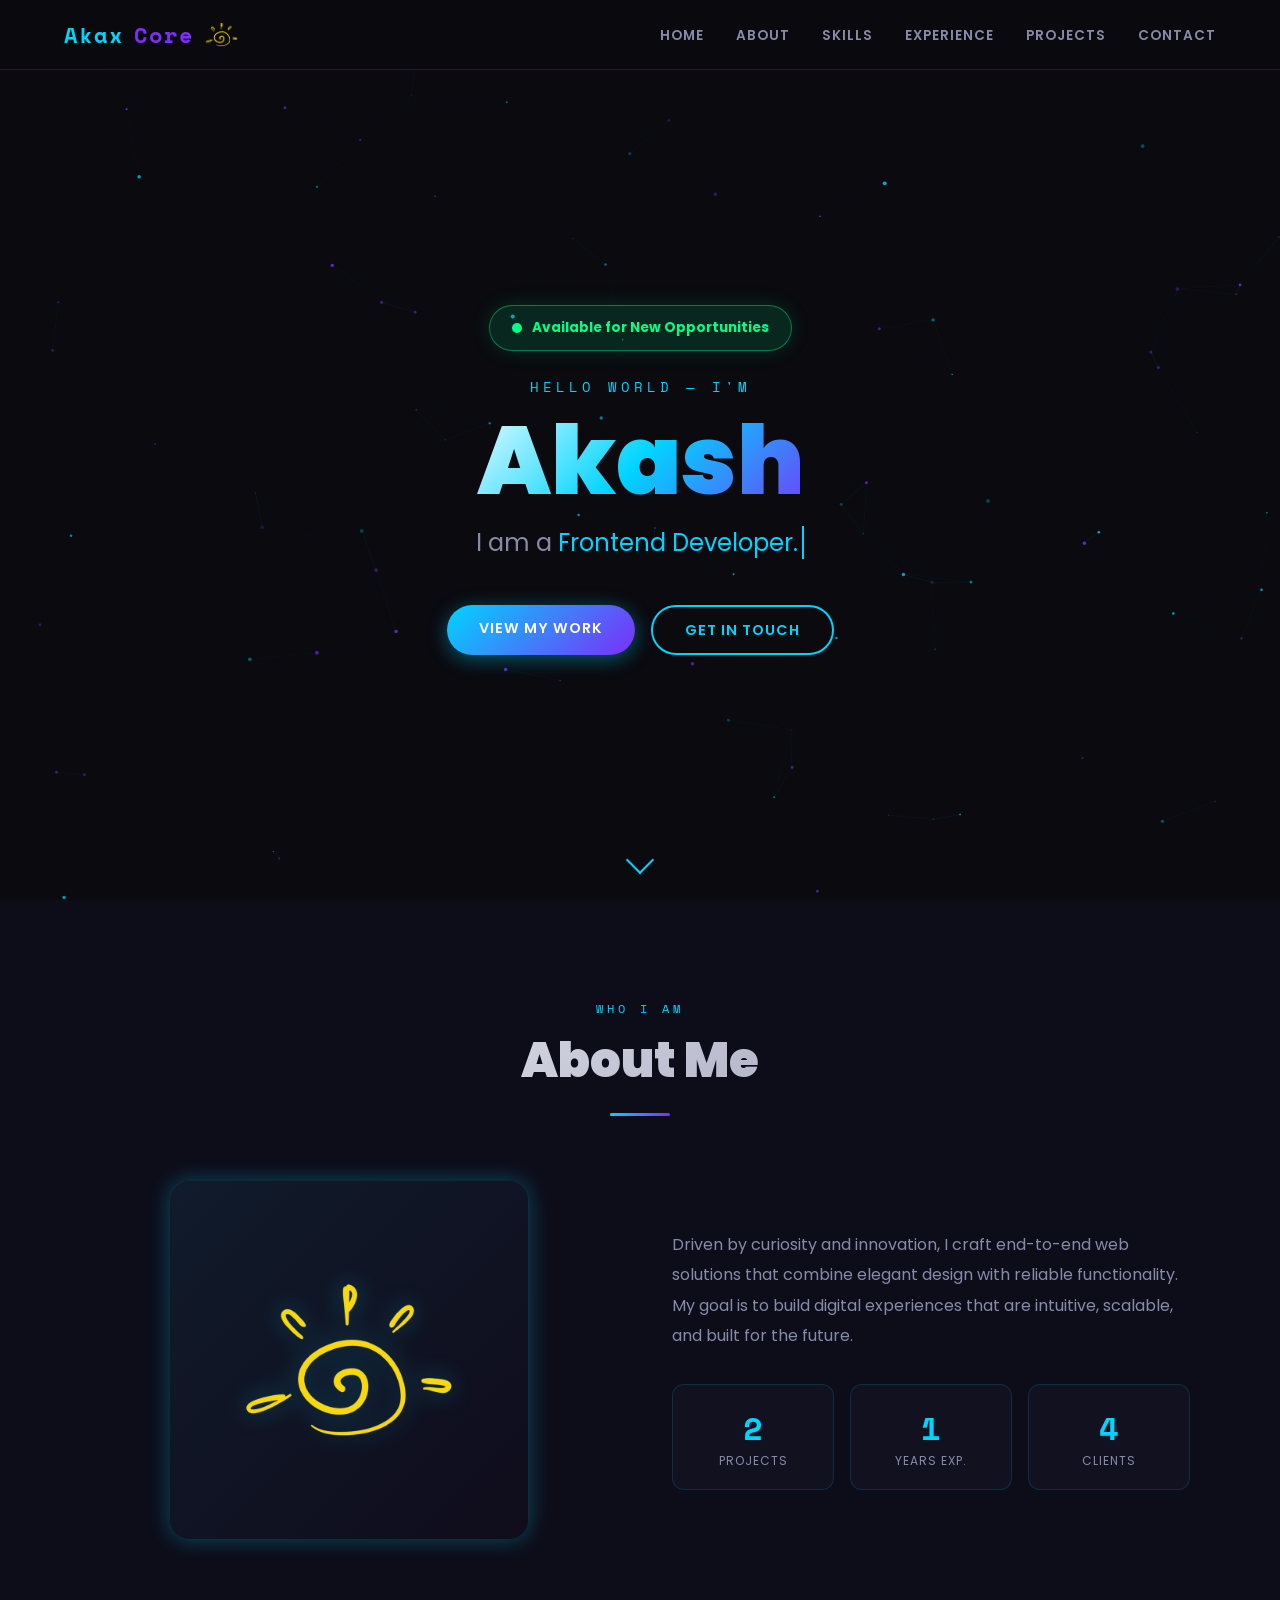
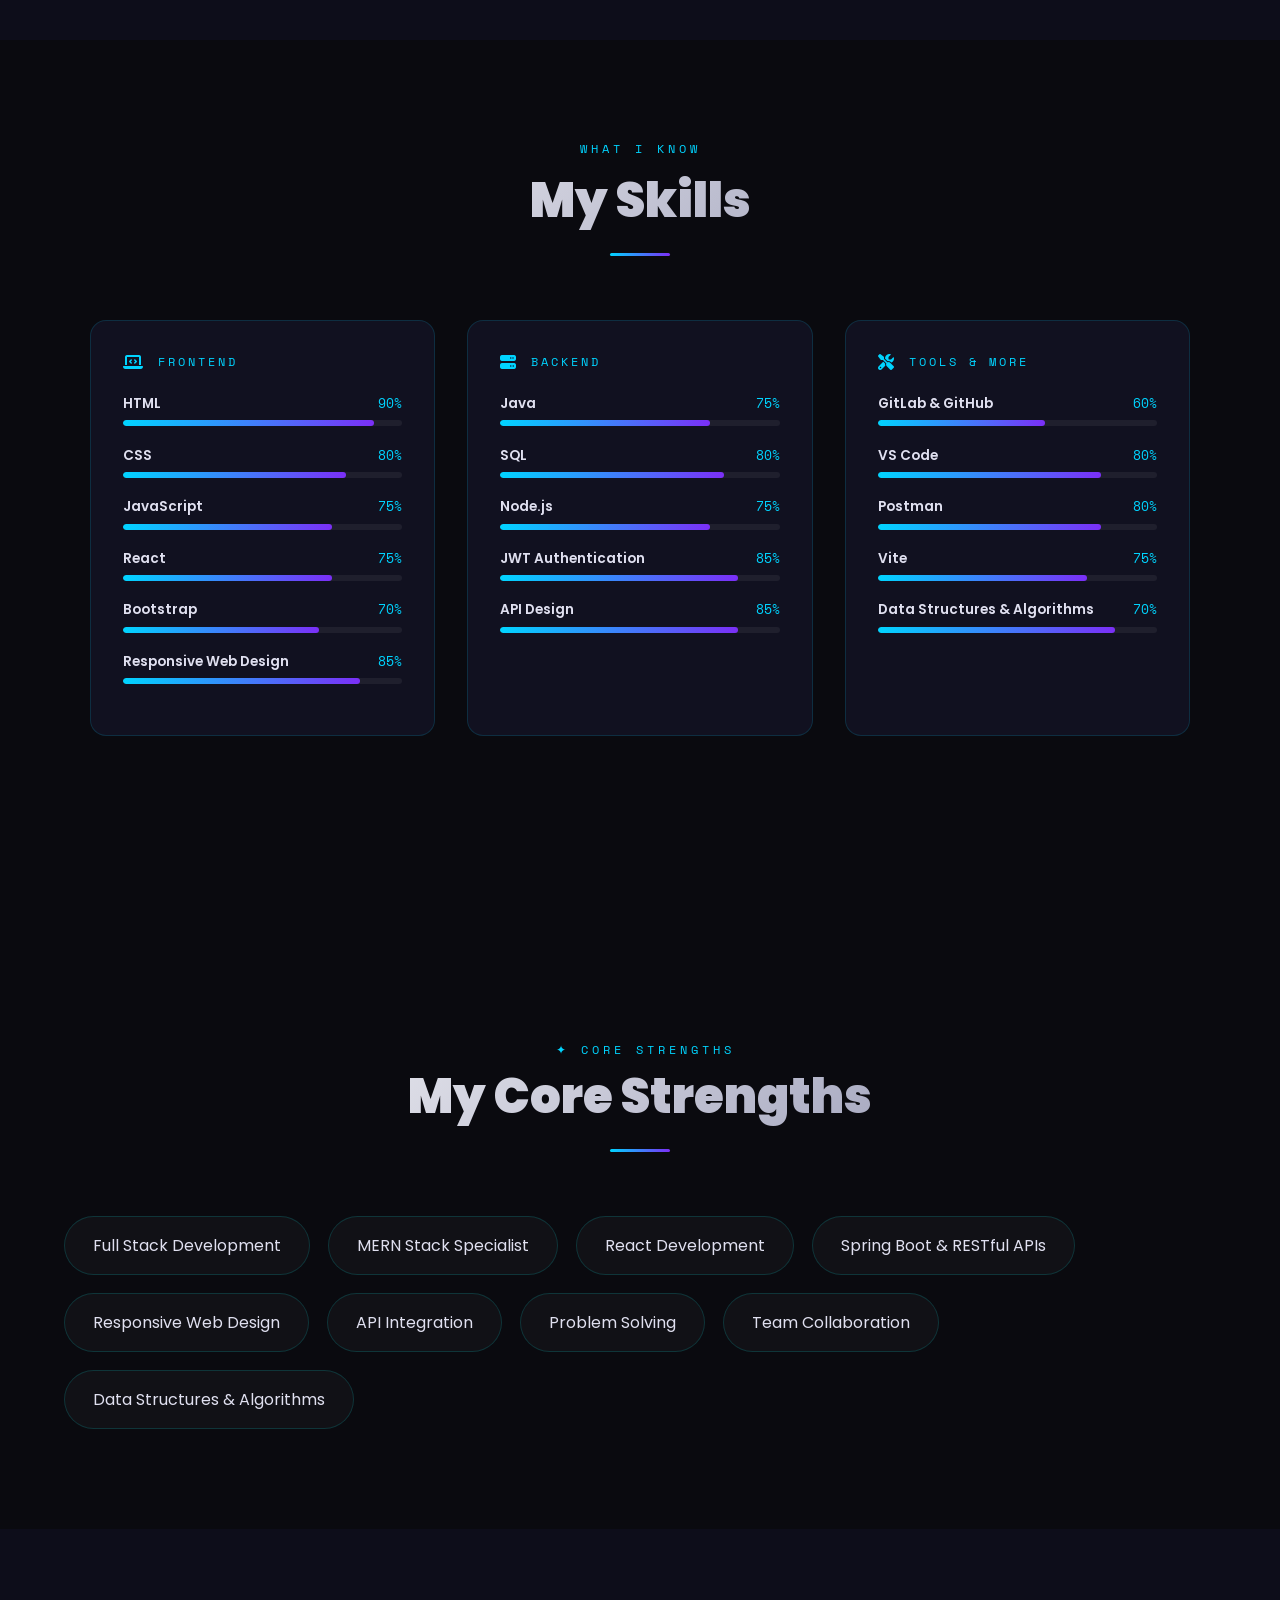
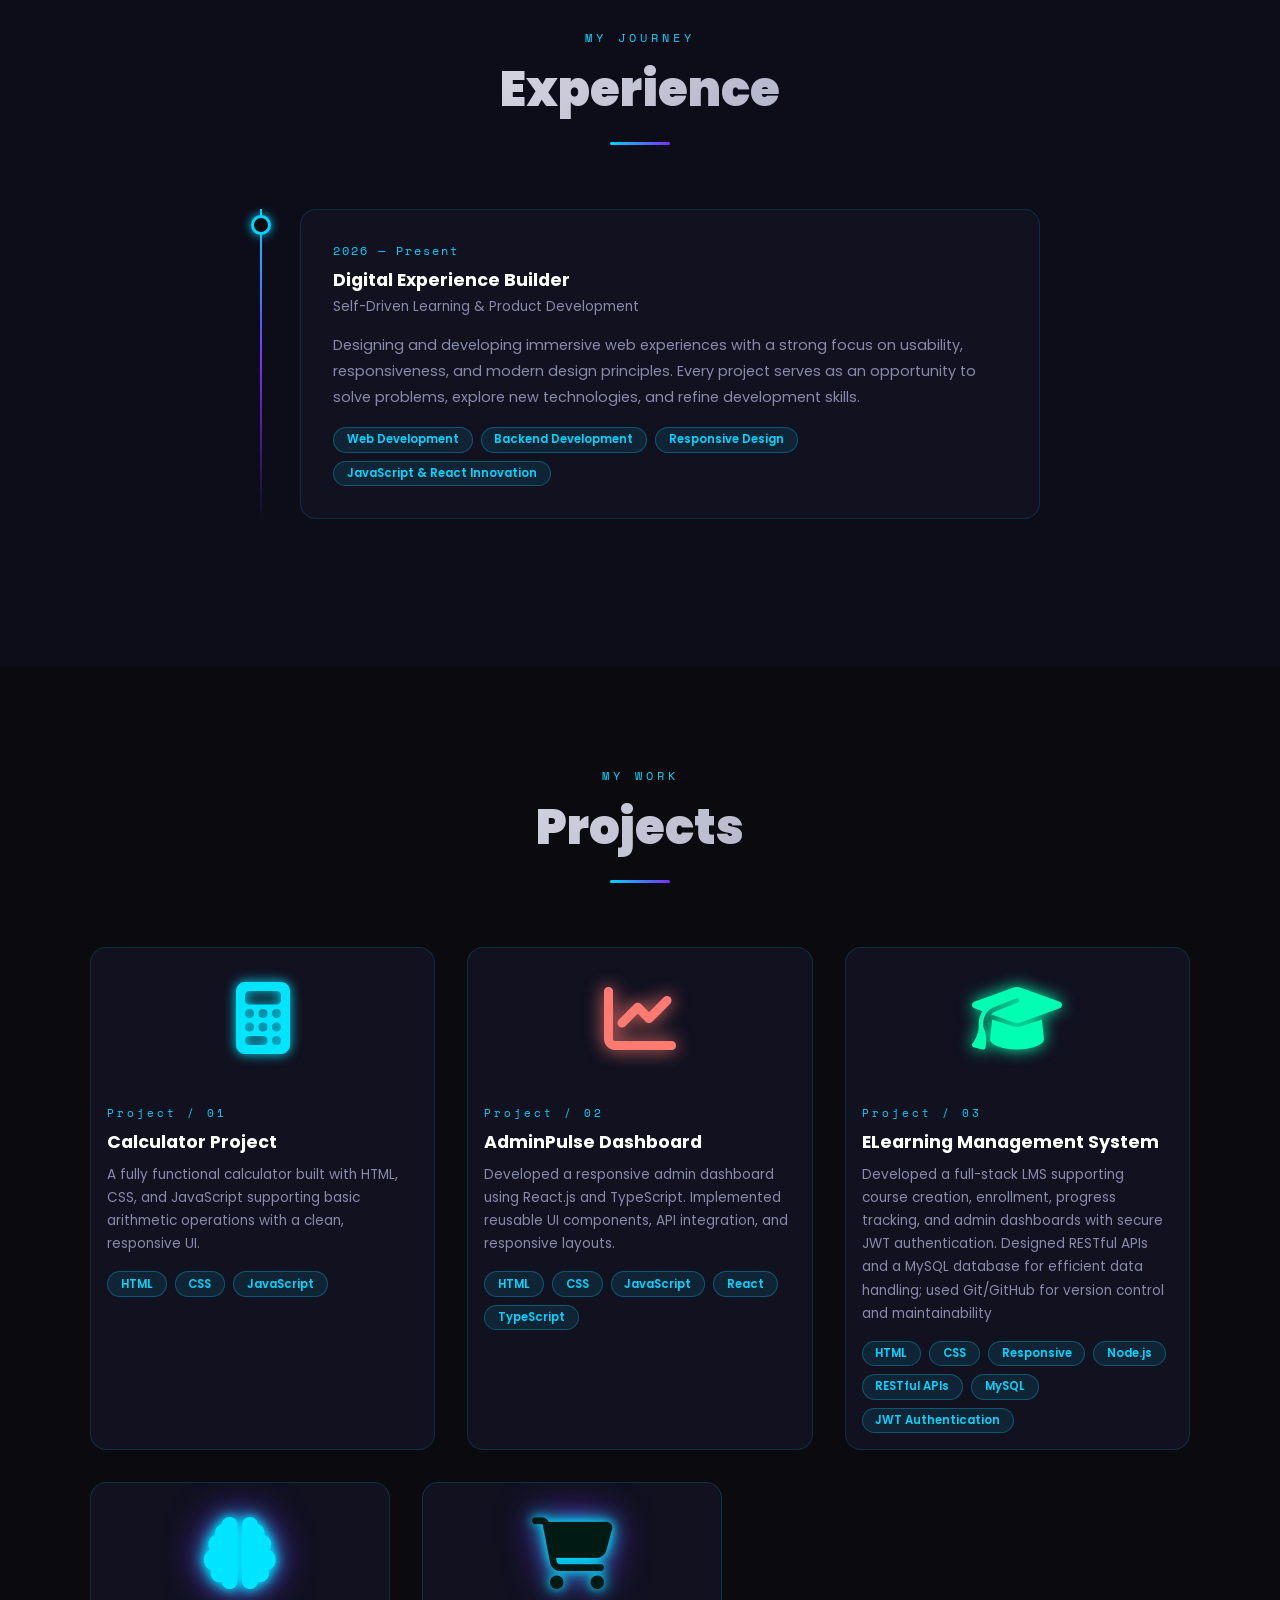
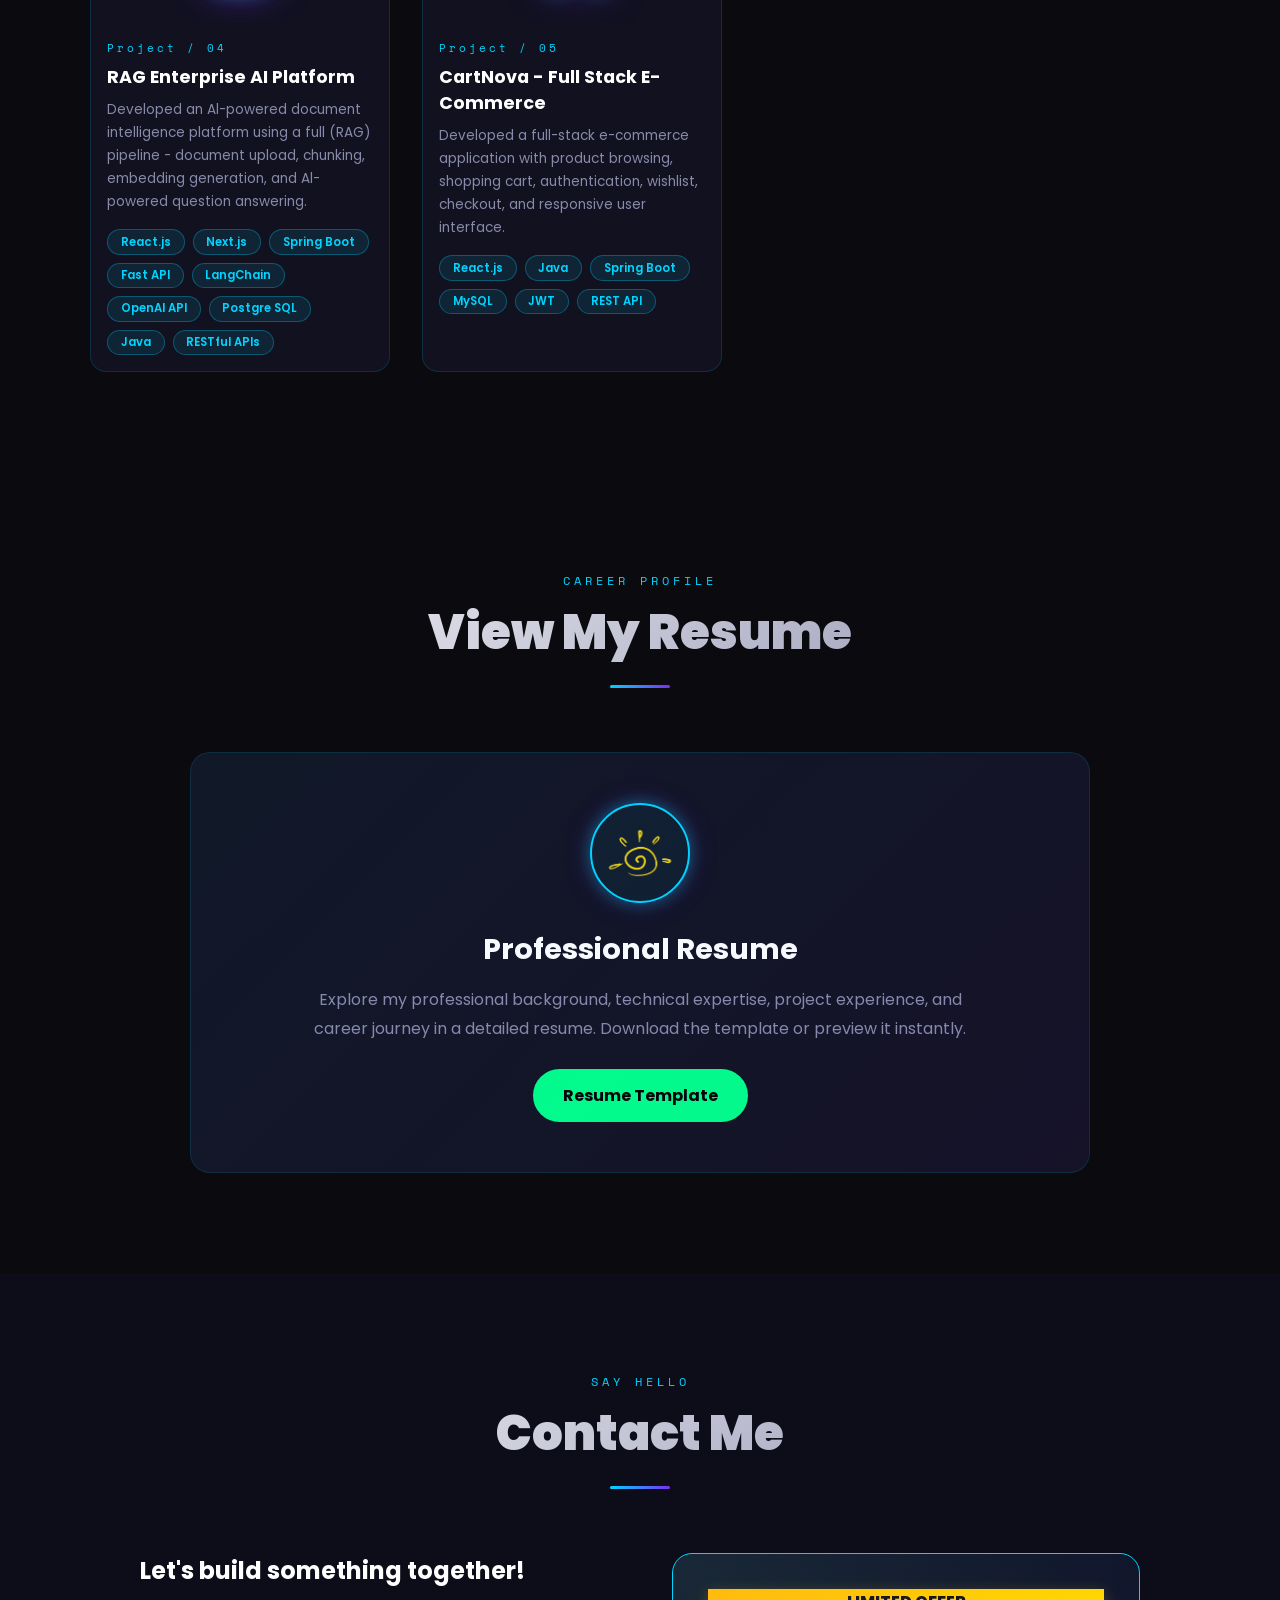
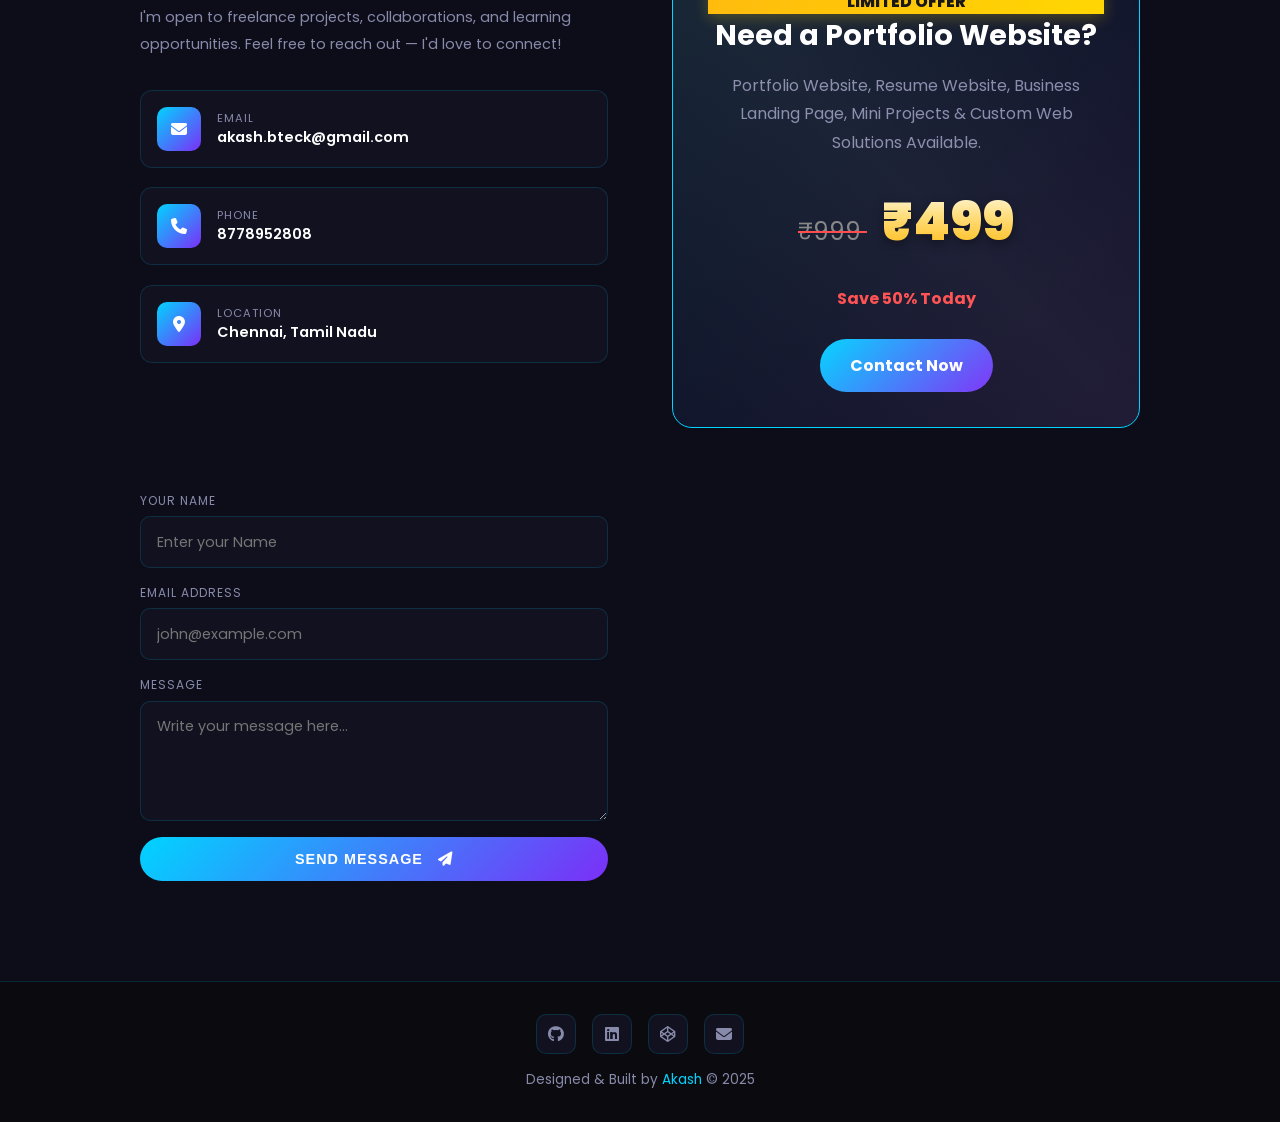
==== commit 775941c5: "Update portfolio" ====
--- a/Akax-Portfolio/index.html
+++ b/Akax-Portfolio/index.html
@@ -1477,6 +1477,37 @@
     }
 
 }
+.cartnova-icon{
+    position:relative;
+    z-index:2;
+    font-size:72px;
+    color:#011a14;
+
+    text-shadow:
+        0 0 10px #00e5ff,
+        0 0 20px #00e5ff,
+        0 0 40px #7b2ff7;
+
+    animation:cartFloat 2.5s ease-in-out infinite;
+}
+
+.cartnova-thumb{
+    position:relative;
+    overflow:hidden;
+    display:flex;
+    justify-content:center;
+    align-items:center;
+}
+
+@keyframes cartFloat{
+    0%,100%{
+        transform:translateY(0) scale(1);
+    }
+
+    50%{
+        transform:translateY(-8px) scale(1.08);
+    }
+}
   </style>
 </head>
 <body>
@@ -1497,7 +1528,7 @@
 
 <!-- NAV -->
 <nav id="navbar">
-  <div class="nav-logo">Akax<span>web</span>
+  <div class="nav-logo">Akax<span>Core</span>
     <img src="./akaxwebsunlogo-removebg-preview.png" alt="">
 
   </div>
@@ -1663,7 +1694,16 @@
         <div class="skill-header"><span class="skill-name">Vite</span><span class="skill-pct">75%</span></div>
         <div class="skill-bar"><div class="skill-fill" data-width="75"></div></div>
       </div>
-
+<div class="skill-item">
+    <div class="skill-header">
+        <span class="skill-name">Data Structures & Algorithms</span>
+        <span class="skill-pct">70%</span>
+    </div>
+
+    <div class="skill-bar">
+        <div class="skill-fill" data-width="85"></div>
+    </div>
+</div>
 
 
 
@@ -1721,7 +1761,9 @@
         </div>
 
        
-
+<div class="strength-pill">
+    Data Structures & Algorithms
+</div>
 
 
     </div>
@@ -1876,6 +1918,60 @@
       </div>
         </a>
         </div>
+<!-- PROJECT 05 - CARTNOVA -->
+<div class="project-card reveal">
+
+    <div class="project-thumb cartnova-thumb">
+        <div class="thumb-bg"></div>
+
+        <i class="fas fa-cart-shopping cartnova-icon"></i>
+    </div>
+
+    <div>
+        <a href="https://akax-web.github.io/CartNova-Full-Stack-E-Commerce/"
+           target="_blank"
+           style="text-decoration:none;">
+
+            <div class="project-body">
+
+                <div class="project-number">
+                    Project / 05
+                </div>
+
+                <div class="project-title">
+                    CartNova - Full Stack E-Commerce
+                </div>
+
+                <div class="project-desc">
+                    Developed a full-stack e-commerce application with
+                    product browsing, shopping cart, authentication,
+                    wishlist, checkout, and responsive user interface.
+                </div>
+
+                <div class="timeline-tags">
+
+                    <span class="tag">React.js</span>
+
+                    <span class="tag">Java</span>
+
+                    <span class="tag">Spring Boot</span>
+
+                    <span class="tag">MySQL</span>
+
+                    <span class="tag">JWT</span>
+
+                    <span class="tag">REST API</span>
+
+                </div>
+
+            </div>
+
+        </a>
+    </div>
+
+</div>
+
+
   </div>
   
   
@@ -1909,7 +2005,7 @@
 
       <div class="resume-buttons">
      
-        <a href="https://drive.google.com/file/d/18r4Xd_NutmR29vh5P1pDA88TTZNauutT/view?usp=sharing"
+        <a href="https://drive.google.com/file/d/1798PecgScX2QY-HsJT7-borIzF4EJFuz/view?usp=drivesdk"
            target="_blank"
            class="resume-view-btn">
           Resume Template
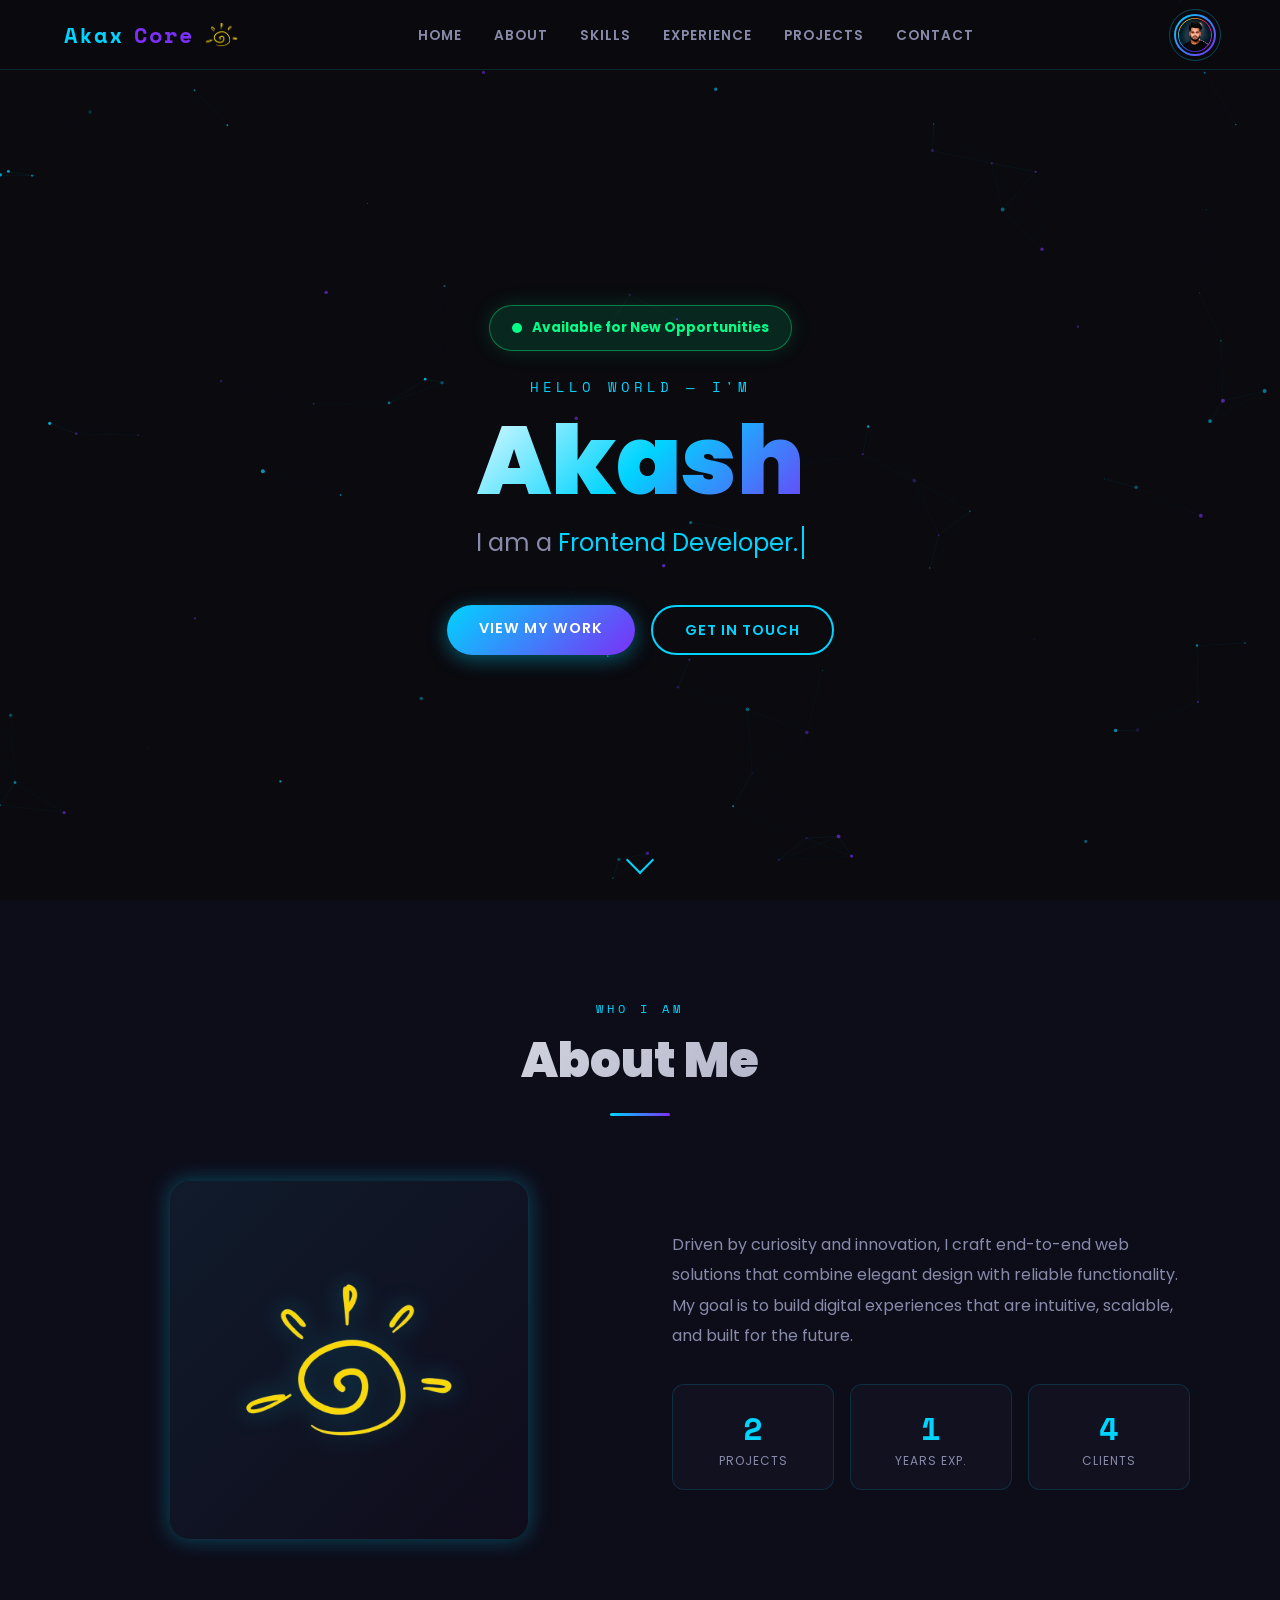
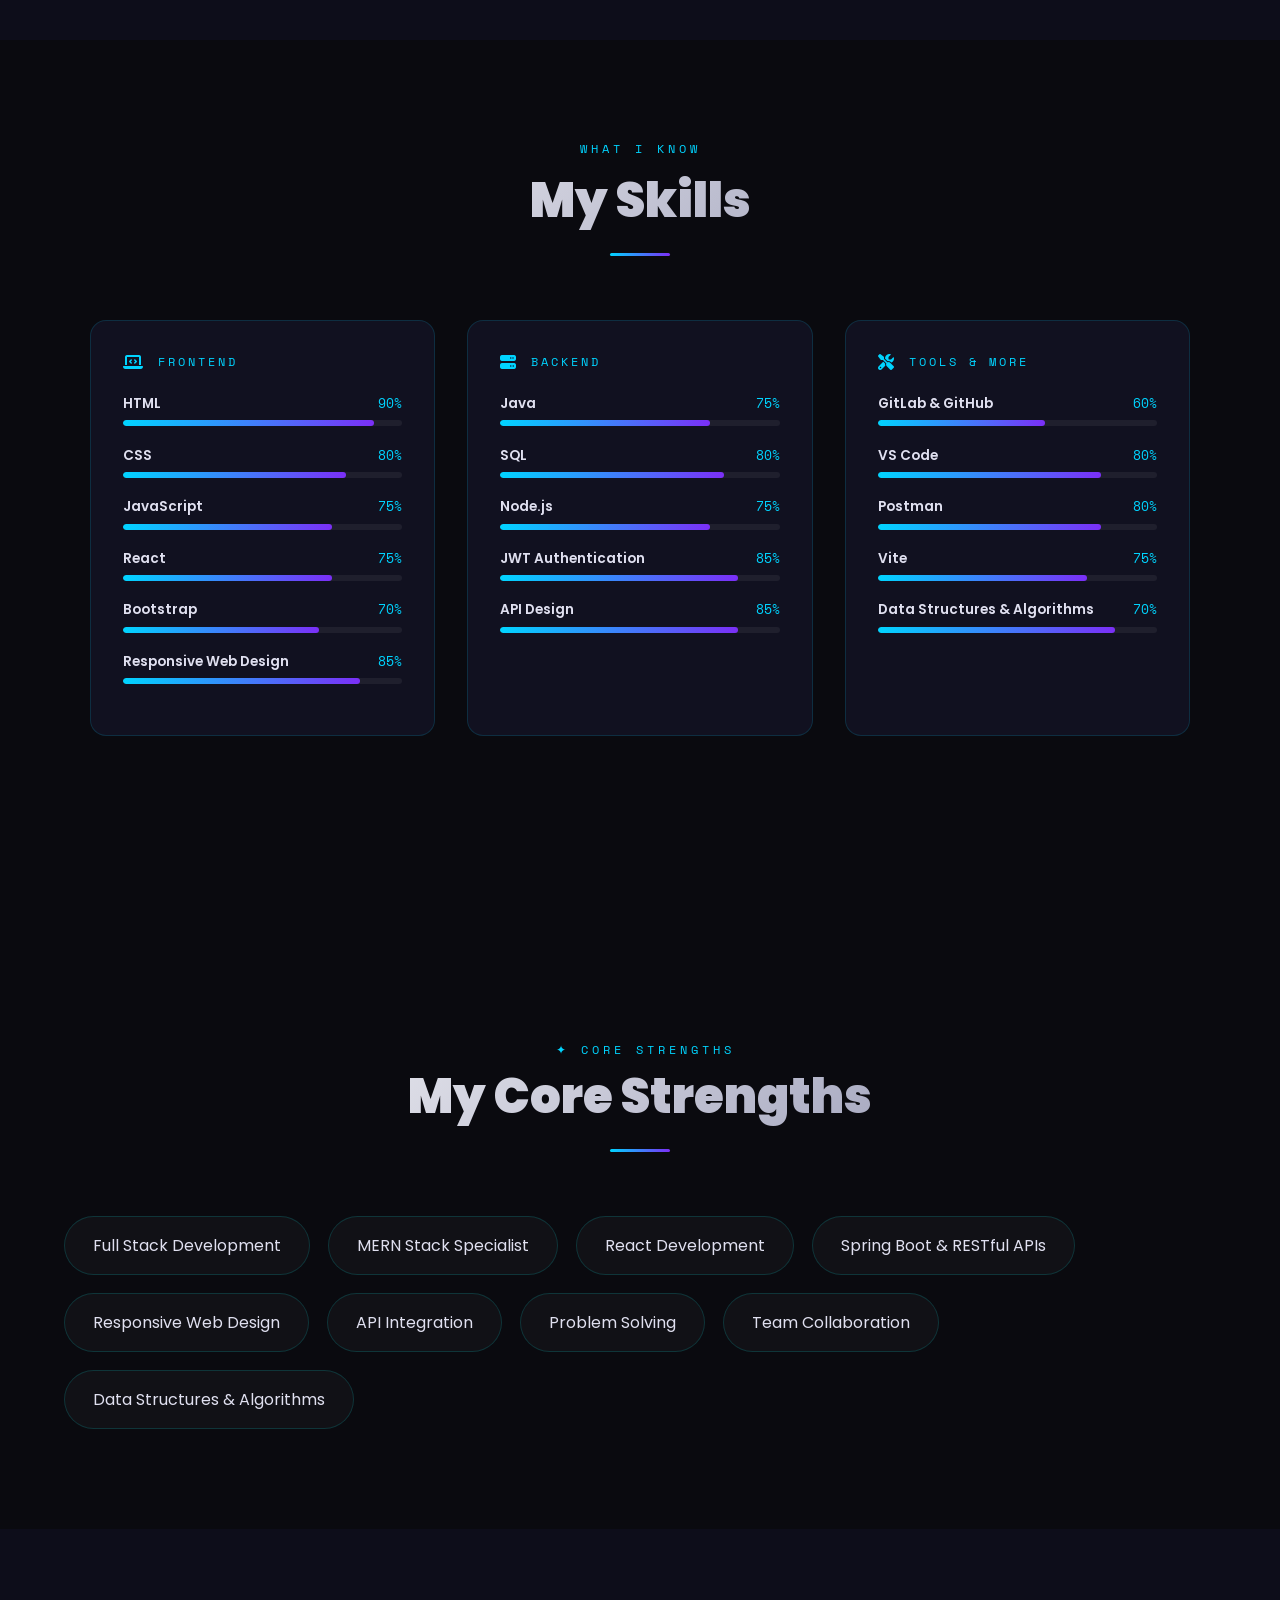
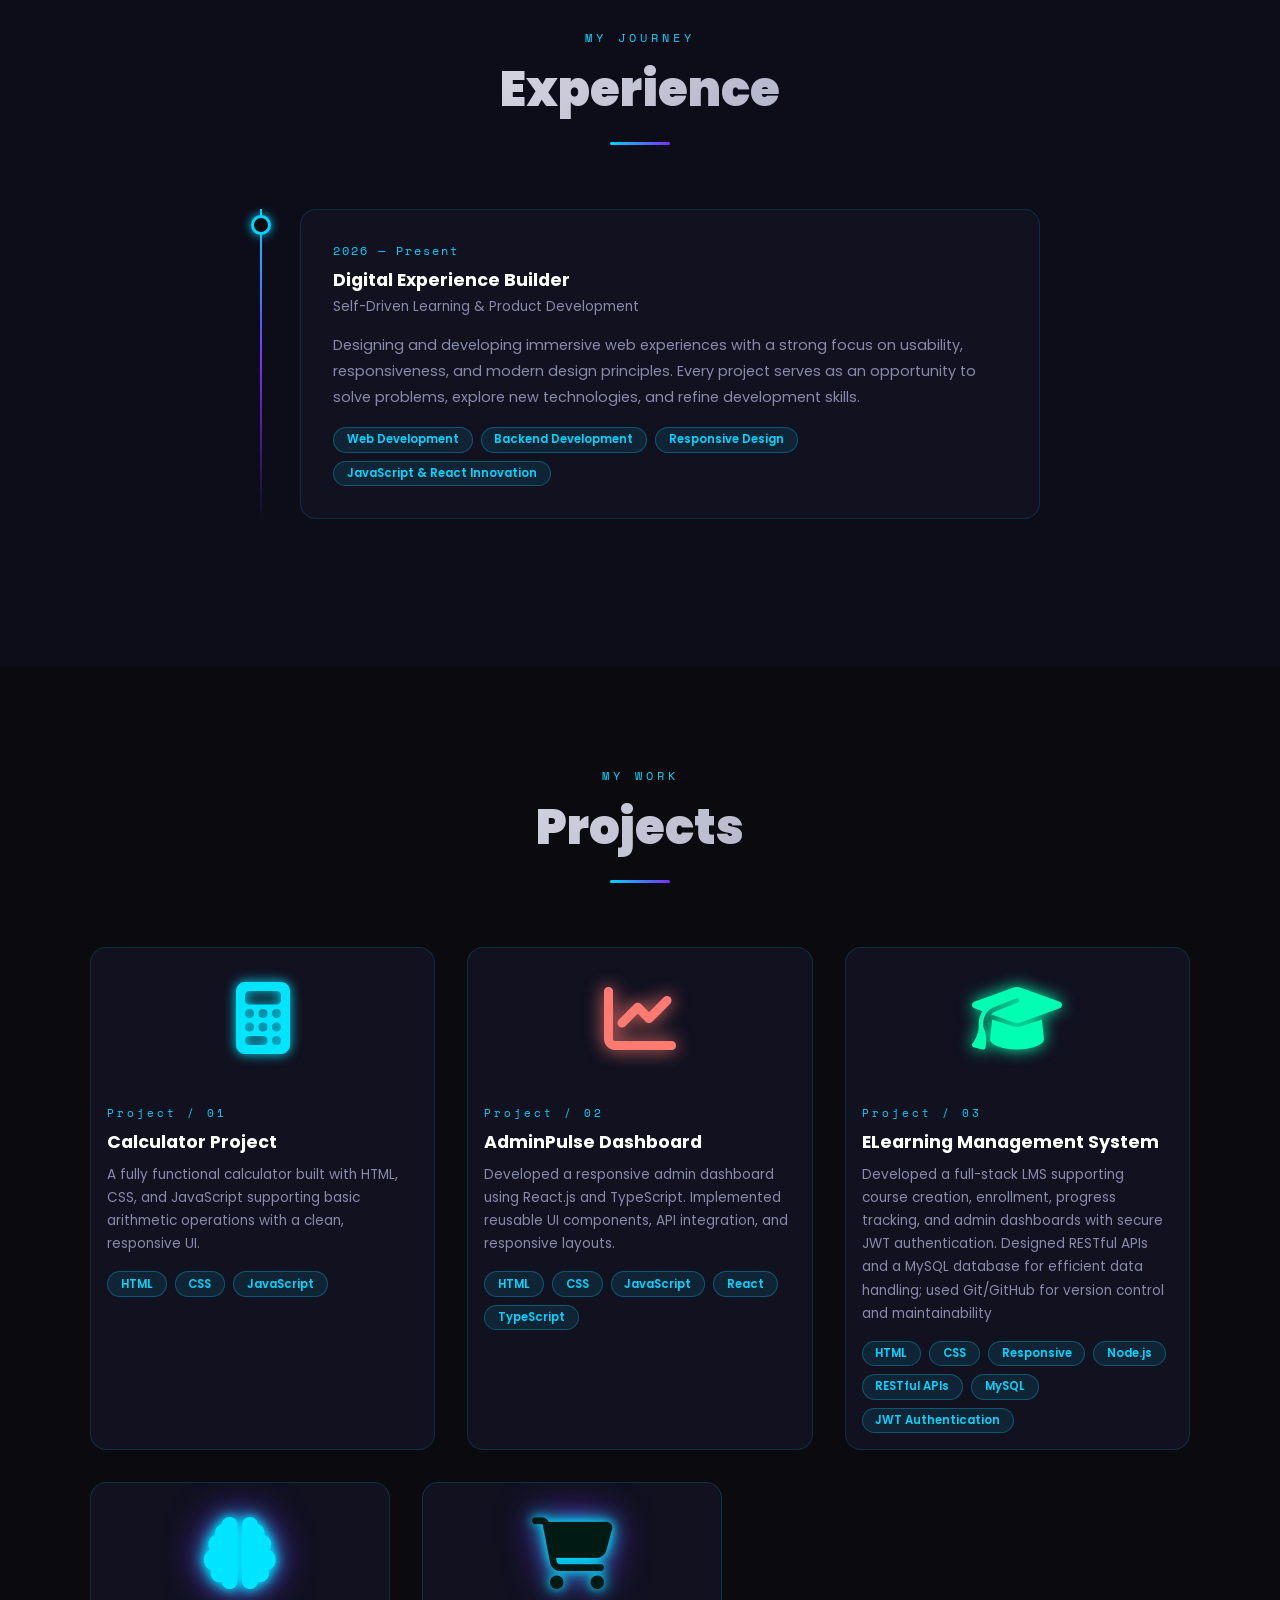
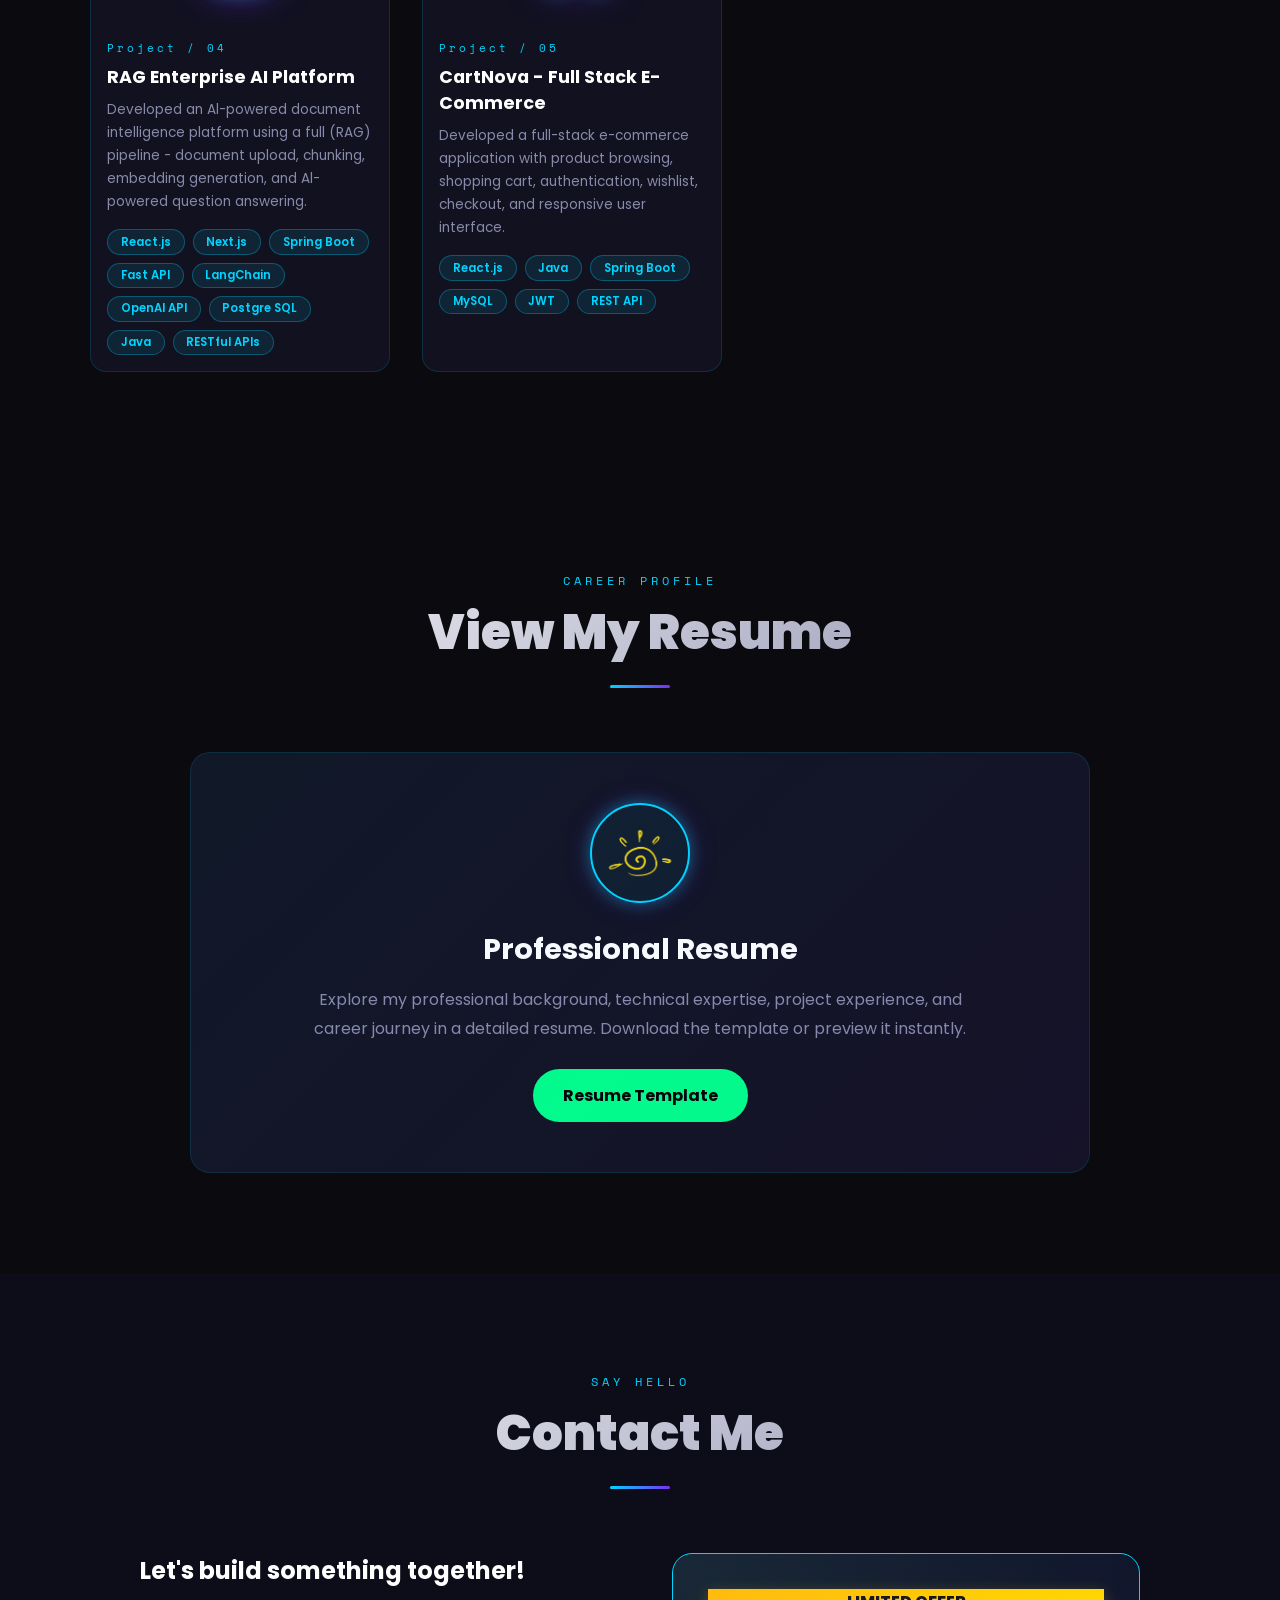
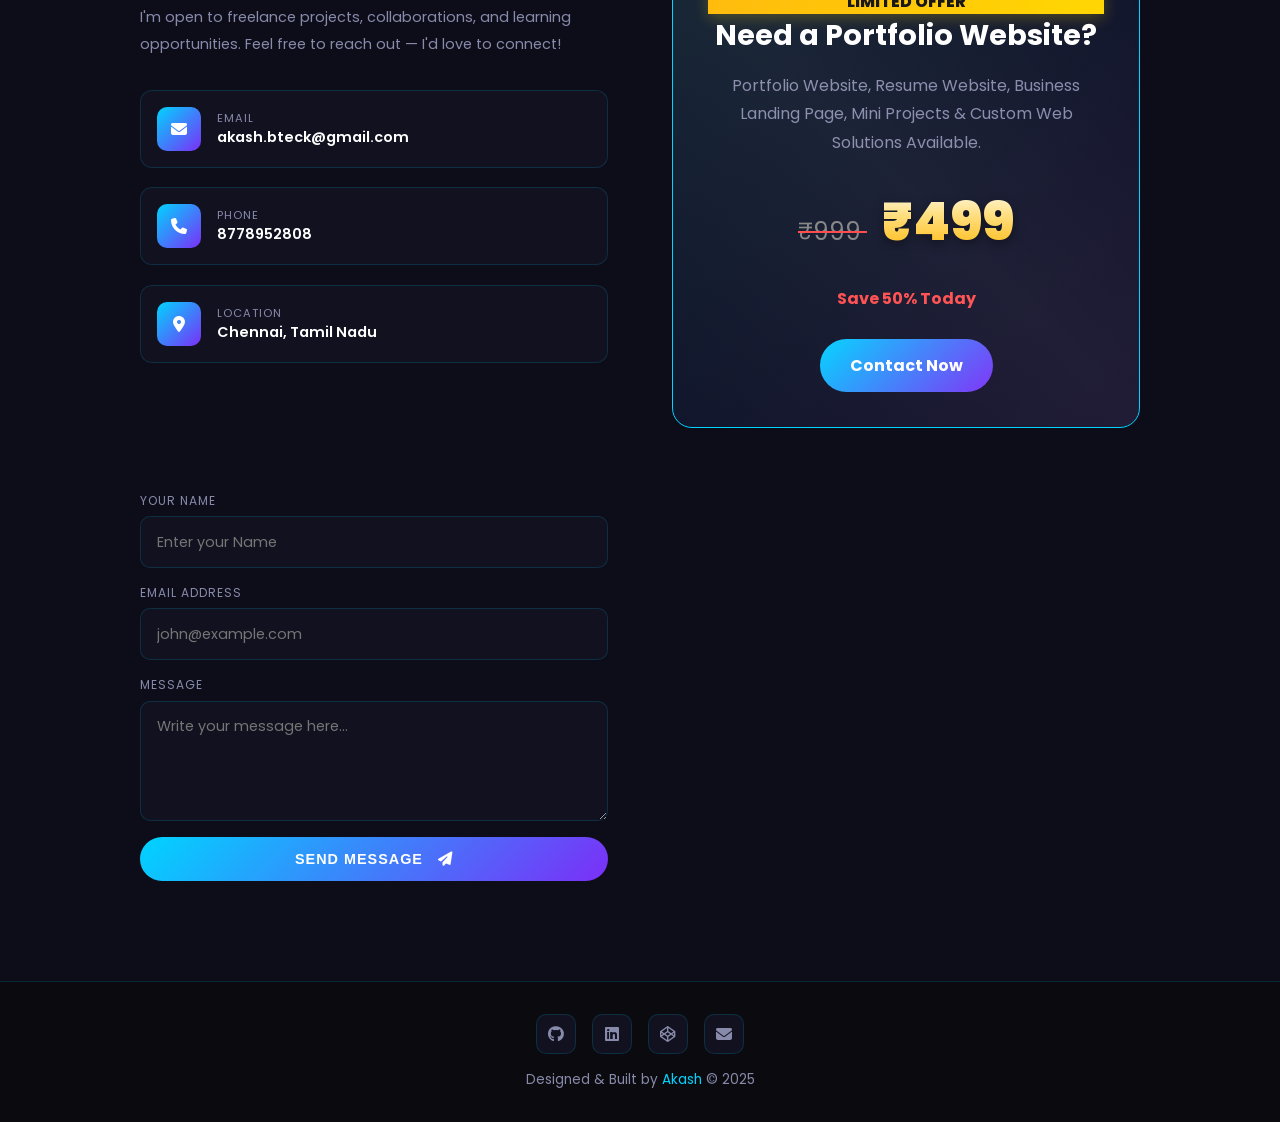
==== commit eada75ce: "Add interactive profile image" ====
--- a/Akax-Portfolio/index.html
+++ b/Akax-Portfolio/index.html
@@ -1508,6 +1508,370 @@
         transform:translateY(-8px) scale(1.08);
     }
 }
+
+/* =====================================================
+   PROFILE AVATAR + PREMIUM PROFILE MODAL
+   ===================================================== */
+
+.profile-trigger{
+    position:relative;
+    width:42px;
+    height:42px;
+    border-radius:50%;
+    margin-left:22px;
+    cursor:pointer;
+    display:flex;
+    align-items:center;
+    justify-content:center;
+    background:linear-gradient(135deg,#00d4ff,#7b2ff7);
+    padding:2px;
+    transition:all .35s ease;
+    z-index:1002;
+}
+
+.profile-trigger::before{
+    content:"";
+    position:absolute;
+    inset:-5px;
+    border-radius:50%;
+    border:1px solid rgba(0,212,255,.45);
+    opacity:.7;
+    animation:profilePulse 2.5s infinite;
+}
+
+.profile-trigger img{
+    width:100%;
+    height:100%;
+    border-radius:50%;
+    object-fit:cover;
+    border:2px solid #0a0a0f;
+    display:block;
+    transition:all .35s ease;
+}
+
+.profile-trigger:hover{
+    transform:scale(1.12);
+    box-shadow:
+        0 0 12px rgba(0,212,255,.8),
+        0 0 30px rgba(123,47,247,.5);
+}
+
+.profile-trigger:hover img{
+    transform:scale(1.05);
+}
+
+/* Small hover preview */
+
+.profile-preview{
+    position:absolute;
+    top:55px;
+    right:0;
+    width:150px;
+    padding:7px;
+    border-radius:16px;
+    background:rgba(17,17,32,.96);
+    border:1px solid rgba(0,212,255,.4);
+    box-shadow:
+        0 0 20px rgba(0,212,255,.2),
+        0 0 40px rgba(123,47,247,.12);
+    opacity:0;
+    visibility:hidden;
+    transform:translateY(-8px) scale(.95);
+    transition:all .3s ease;
+    pointer-events:none;
+}
+
+.profile-preview img{
+    width:100%;
+    height:140px;
+    object-fit:cover;
+    border-radius:11px;
+    display:block;
+}
+
+.profile-preview-name{
+    text-align:center;
+    margin-top:7px;
+    font-family:'Space Mono',monospace;
+    font-size:.65rem;
+    letter-spacing:2px;
+    color:var(--primary);
+}
+
+.profile-trigger:hover .profile-preview{
+    opacity:1;
+    visibility:visible;
+    transform:translateY(0) scale(1);
+}
+
+@keyframes profilePulse{
+    0%,100%{
+        transform:scale(1);
+        opacity:.5;
+    }
+
+    50%{
+        transform:scale(1.18);
+        opacity:0;
+    }
+}
+
+
+/* =====================================================
+   PROFILE MODAL
+   ===================================================== */
+
+.profile-modal{
+    position:fixed;
+    inset:0;
+    z-index:99999;
+    display:flex;
+    align-items:center;
+    justify-content:center;
+    padding:25px;
+
+    background:rgba(3,3,10,.82);
+    backdrop-filter:blur(12px);
+
+    opacity:0;
+    visibility:hidden;
+    transition:all .4s ease;
+}
+
+.profile-modal.active{
+    opacity:1;
+    visibility:visible;
+}
+
+.profile-modal-card{
+    position:relative;
+    width:min(390px,90vw);
+    padding:12px;
+
+    border-radius:28px;
+
+    background:
+        linear-gradient(145deg,
+        rgba(0,212,255,.12),
+        rgba(123,47,247,.12)),
+        #0d0d1a;
+
+    border:1px solid rgba(0,212,255,.35);
+
+    box-shadow:
+        0 0 25px rgba(0,212,255,.25),
+        0 0 70px rgba(123,47,247,.2);
+
+    transform:translateY(40px) scale(.88);
+    transition:all .5s cubic-bezier(.22,1,.36,1);
+}
+
+.profile-modal.active .profile-modal-card{
+    transform:translateY(0) scale(1);
+}
+
+
+/* Neon corner frame */
+
+.profile-photo-frame{
+    position:relative;
+    width:100%;
+    aspect-ratio:1;
+    border-radius:20px;
+    overflow:hidden;
+
+    background:#111120;
+
+    border:1px solid rgba(0,212,255,.25);
+
+    box-shadow:
+        inset 0 0 30px rgba(0,212,255,.08),
+        0 0 20px rgba(0,212,255,.12);
+}
+
+/* Top-left / bottom-right neon lines */
+
+.profile-photo-frame::before,
+.profile-photo-frame::after{
+    content:"";
+    position:absolute;
+    width:75px;
+    height:75px;
+    z-index:3;
+    pointer-events:none;
+}
+
+.profile-photo-frame::before{
+    top:0;
+    left:0;
+    border-top:2px solid var(--primary);
+    border-left:2px solid var(--primary);
+    border-top-left-radius:20px;
+}
+
+.profile-photo-frame::after{
+    right:0;
+    bottom:0;
+    border-right:2px solid var(--secondary);
+    border-bottom:2px solid var(--secondary);
+    border-bottom-right-radius:20px;
+}
+
+.profile-photo{
+    width:100%;
+    height:100%;
+    object-fit:cover;
+    display:block;
+
+    transition:transform .5s ease;
+}
+
+.profile-modal-card:hover .profile-photo{
+    transform:scale(1.035);
+}
+
+
+/* Extra glowing ring */
+
+.profile-glow-ring{
+    position:absolute;
+    inset:18px;
+    border-radius:18px;
+    border:1px solid rgba(0,212,255,.22);
+    pointer-events:none;
+    animation:profileRing 4s linear infinite;
+}
+
+@keyframes profileRing{
+    0%{
+        transform:rotate(0deg);
+        opacity:.4;
+    }
+
+    50%{
+        opacity:1;
+    }
+
+    100%{
+        transform:rotate(360deg);
+        opacity:.4;
+    }
+}
+
+
+/* Profile information */
+
+.profile-modal-info{
+    text-align:center;
+    padding:18px 10px 10px;
+}
+
+.profile-modal-name{
+    font-size:1.45rem;
+    font-weight:900;
+
+    background:linear-gradient(
+        135deg,
+        #fff,
+        var(--primary),
+        var(--secondary)
+    );
+
+    -webkit-background-clip:text;
+    -webkit-text-fill-color:transparent;
+    background-clip:text;
+}
+
+.profile-modal-role{
+    margin-top:5px;
+    color:var(--text-muted);
+    font-size:.8rem;
+    letter-spacing:2px;
+    font-family:'Space Mono',monospace;
+}
+
+
+/* Close button */
+
+.profile-close{
+    position:absolute;
+    top:-14px;
+    right:-14px;
+
+    width:38px;
+    height:38px;
+
+    border-radius:50%;
+
+    display:flex;
+    align-items:center;
+    justify-content:center;
+
+    background:#0a0a0f;
+    border:1px solid var(--primary);
+
+    color:var(--primary);
+    font-size:1rem;
+
+    cursor:pointer;
+
+    box-shadow:
+        0 0 12px rgba(0,212,255,.35);
+
+    transition:all .3s ease;
+    z-index:5;
+}
+
+.profile-close:hover{
+    background:var(--primary);
+    color:#000;
+    transform:rotate(90deg);
+}
+
+
+/* Mobile */
+
+@media(max-width:768px){
+
+    .profile-trigger{
+        width:38px;
+        height:38px;
+        margin-left:auto;
+        margin-right:10px;
+    }
+
+    .profile-preview{
+        display:none;
+    }
+
+    .profile-modal{
+        padding:20px;
+    }
+
+    .profile-modal-card{
+        width:min(340px,92vw);
+        border-radius:23px;
+    }
+
+    .profile-modal-info{
+        padding-top:15px;
+    }
+
+    .profile-modal-name{
+        font-size:1.25rem;
+    }
+
+    .profile-modal-role{
+        font-size:.7rem;
+    }
+
+    .profile-close{
+        top:-10px;
+        right:-10px;
+        width:34px;
+        height:34px;
+    }
+}
   </style>
 </head>
 <body>
@@ -1540,11 +1904,61 @@
     <li><a href="#projects">Projects</a></li>
     <li><a href="#contact">Contact</a></li>
   </ul>
+  <!-- PROFILE BUTTON -->
+<div class="profile-trigger" id="profile-trigger">
+
+    <img src="./profile.jpg" alt="Akash Profile">
+
+    <!-- Hover Preview -->
+    <div class="profile-preview">
+        <img src="./profile.jpg" alt="Akash">
+        <div class="profile-preview-name">AKASH</div>
+    </div>
+
+</div>
   <div class="nav-toggle" id="nav-toggle">
     <span></span><span></span><span></span>
   </div>
 </nav>
-
+<!-- =====================================================
+     PROFILE MODAL
+     ===================================================== -->
+
+<div class="profile-modal" id="profile-modal">
+
+    <div class="profile-modal-card">
+
+        <button class="profile-close" id="profile-close">
+            <i class="fas fa-times"></i>
+        </button>
+
+        <div class="profile-photo-frame">
+
+            <img
+                src="./profile.jpg"
+                alt="Akash Profile"
+                class="profile-photo"
+            >
+
+            <div class="profile-glow-ring"></div>
+
+        </div>
+
+        <div class="profile-modal-info">
+
+            <div class="profile-modal-name">
+                Akash
+            </div>
+
+            <div class="profile-modal-role">
+                SOFTWARE DEVELOPER
+            </div>
+
+        </div>
+
+    </div>
+
+</div>
 <!-- HERO -->
 <section id="home">
   <div class="hero-content">
@@ -2332,6 +2746,63 @@
     },1800);
 
 });
+/* =====================================================
+   PROFILE MODAL
+   ===================================================== */
+
+const profileTrigger = document.getElementById("profile-trigger");
+const profileModal = document.getElementById("profile-modal");
+const profileClose = document.getElementById("profile-close");
+
+
+// Open profile
+profileTrigger.addEventListener("click", function(e){
+
+    e.stopPropagation();
+
+    profileModal.classList.add("active");
+
+    document.body.style.overflow = "hidden";
+
+});
+
+
+// Close profile
+profileClose.addEventListener("click", function(){
+
+    profileModal.classList.remove("active");
+
+    document.body.style.overflow = "auto";
+
+});
+
+
+// Close when clicking outside
+profileModal.addEventListener("click", function(e){
+
+    if(e.target === profileModal){
+
+        profileModal.classList.remove("active");
+
+        document.body.style.overflow = "auto";
+
+    }
+
+});
+
+
+// Close with ESC
+document.addEventListener("keydown", function(e){
+
+    if(e.key === "Escape"){
+
+        profileModal.classList.remove("active");
+
+        document.body.style.overflow = "auto";
+
+    }
+
+});
 </script>
 </body>
 </html>
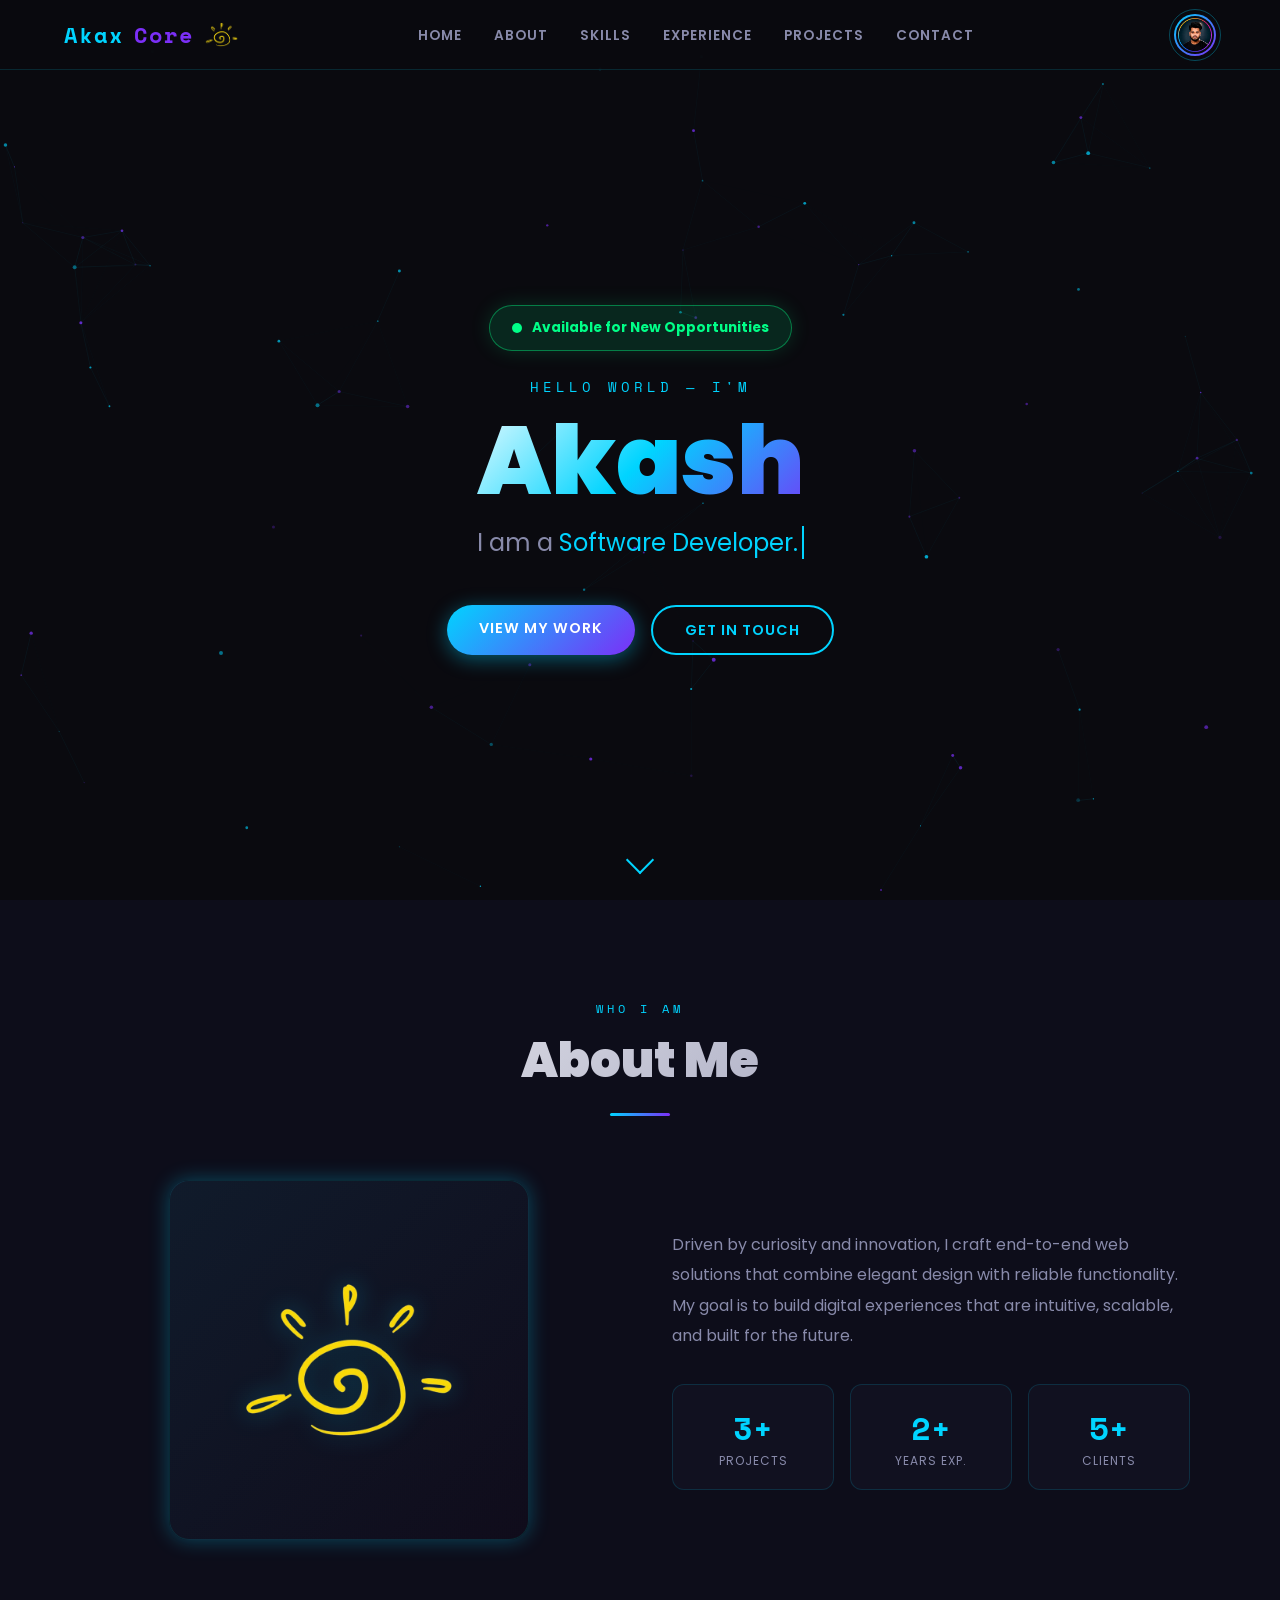
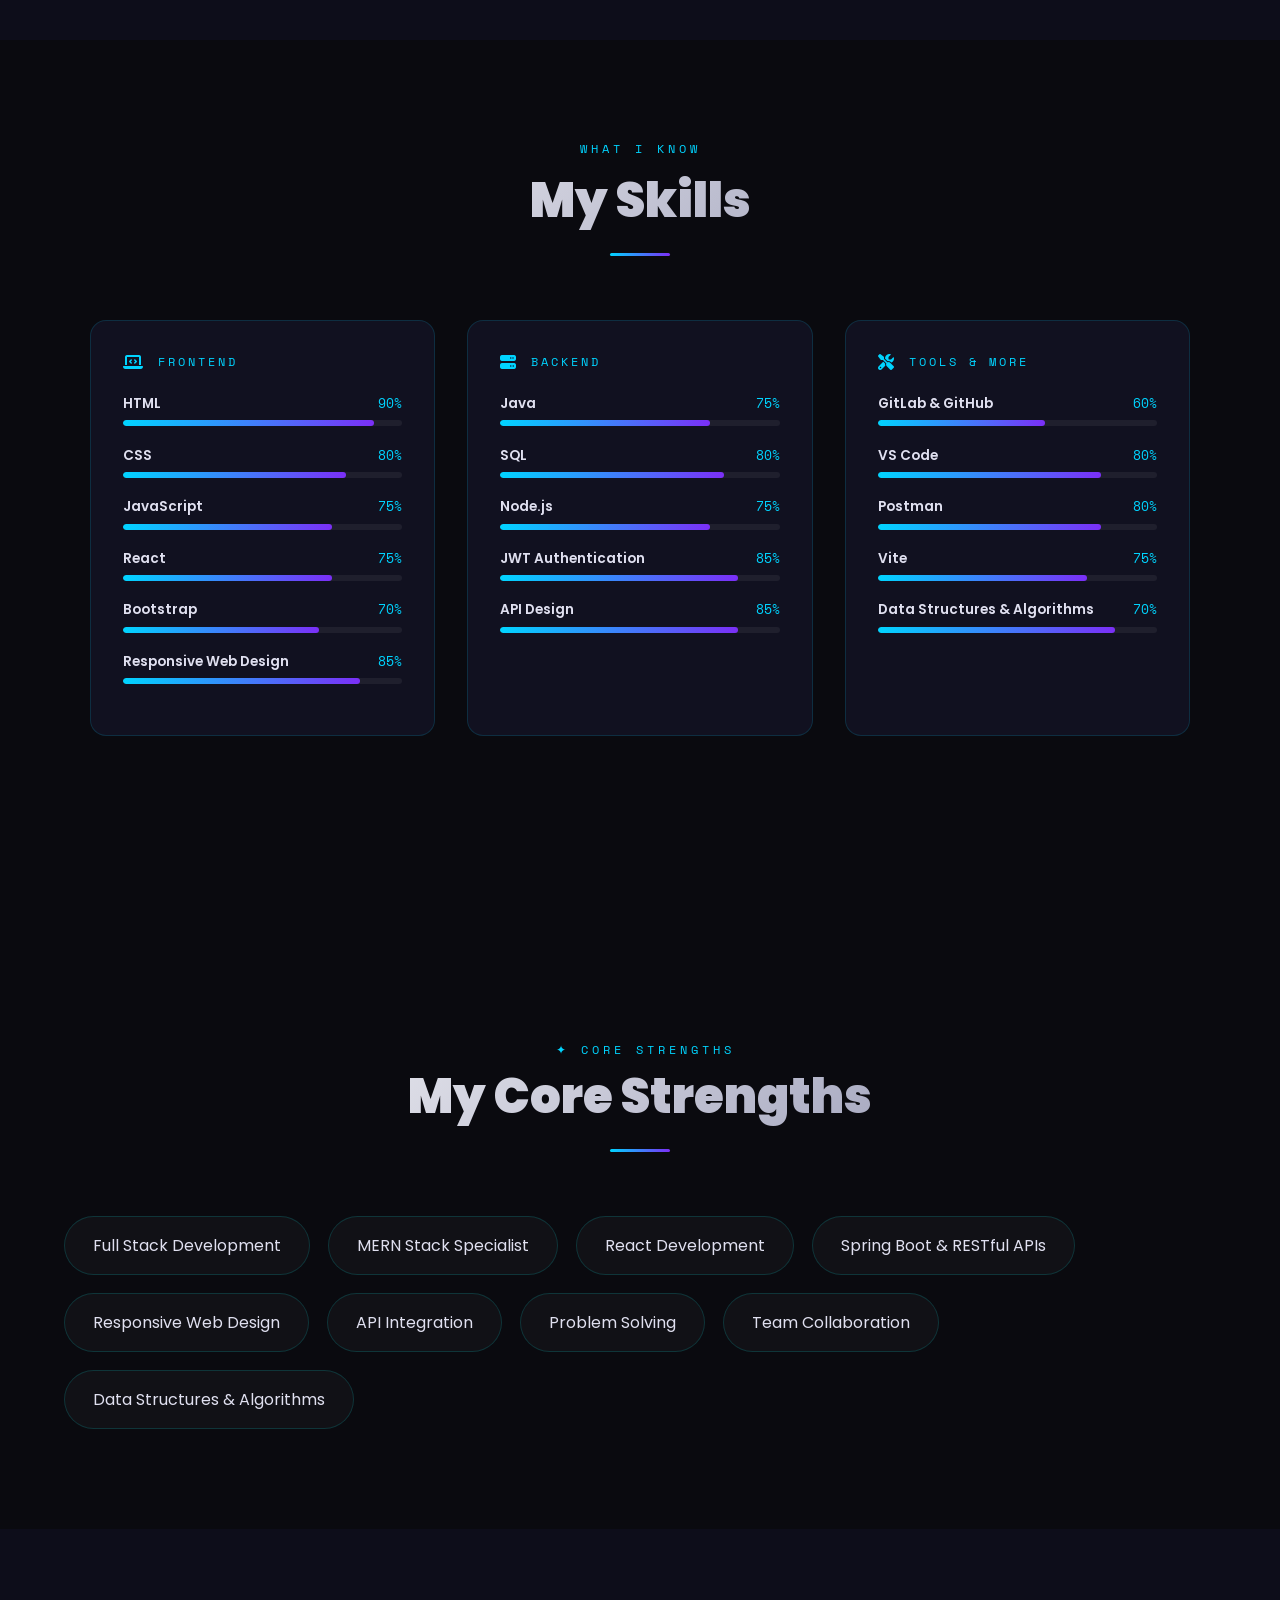
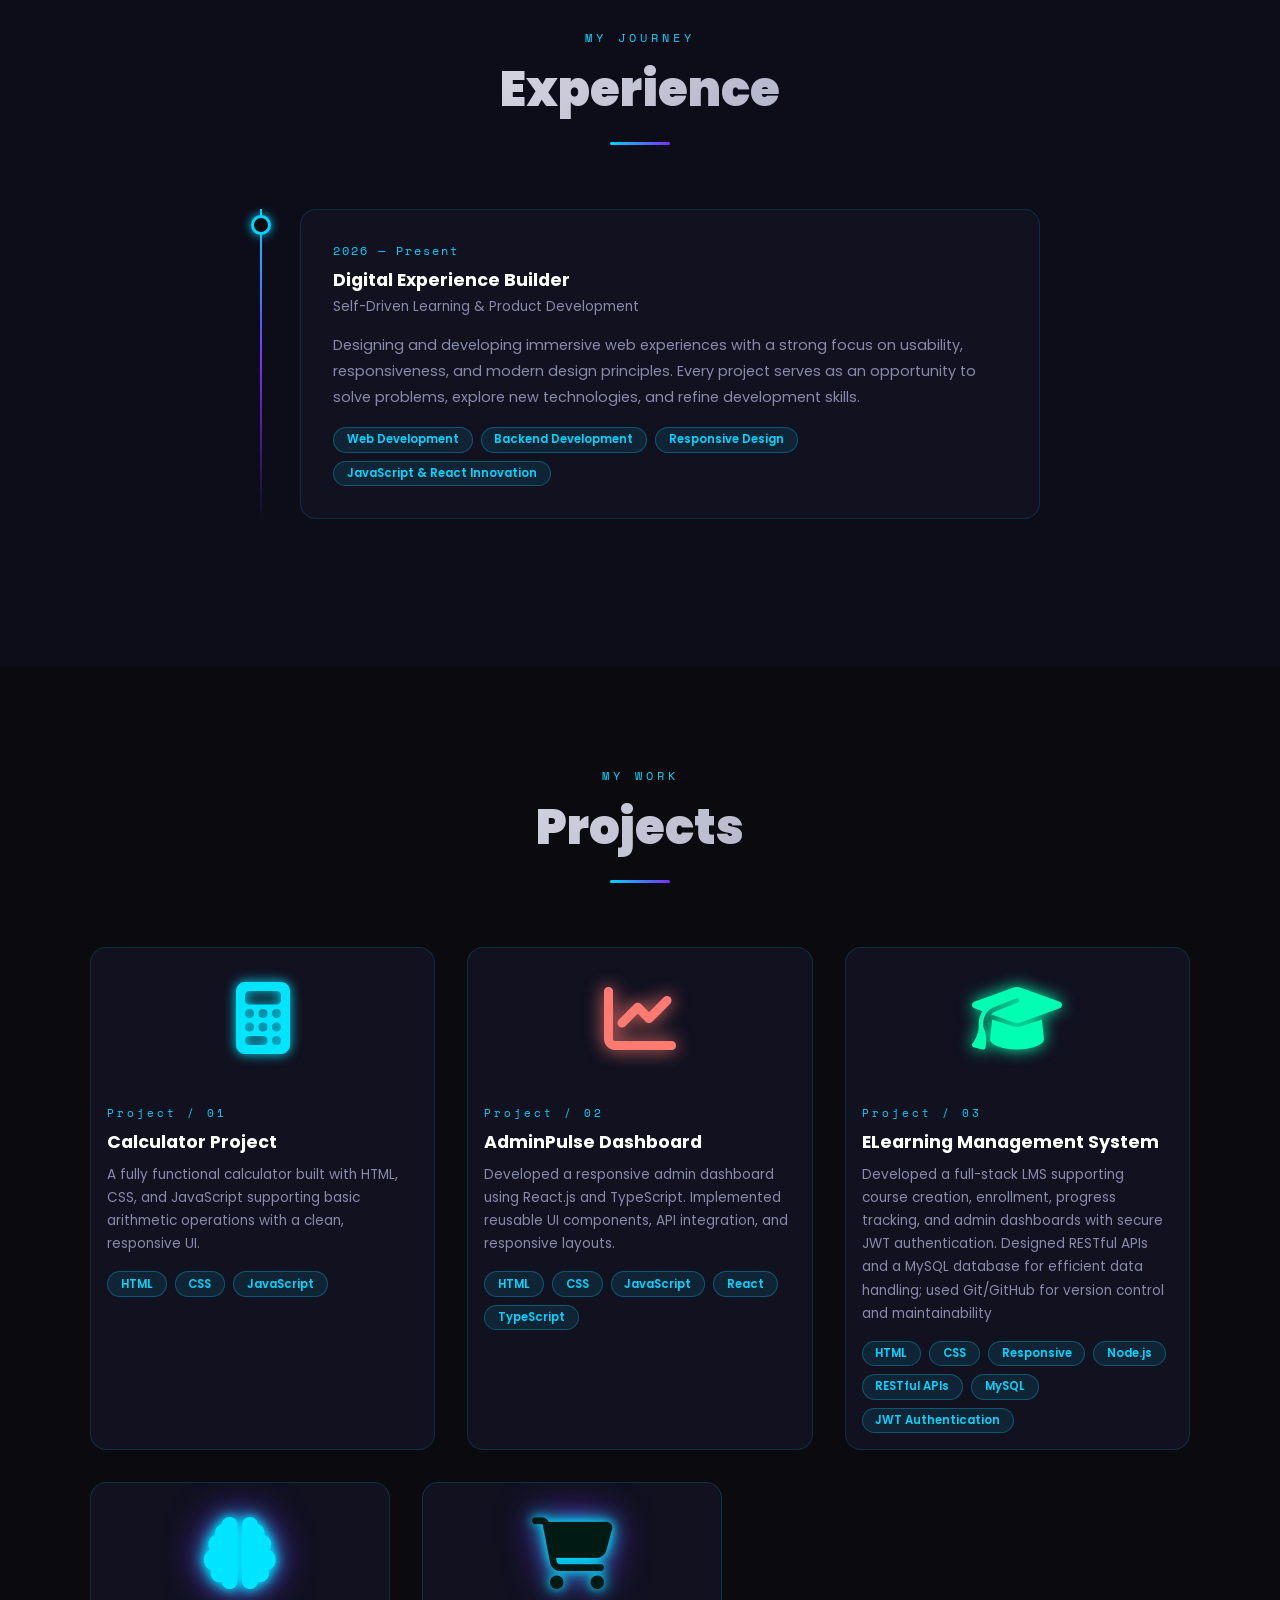
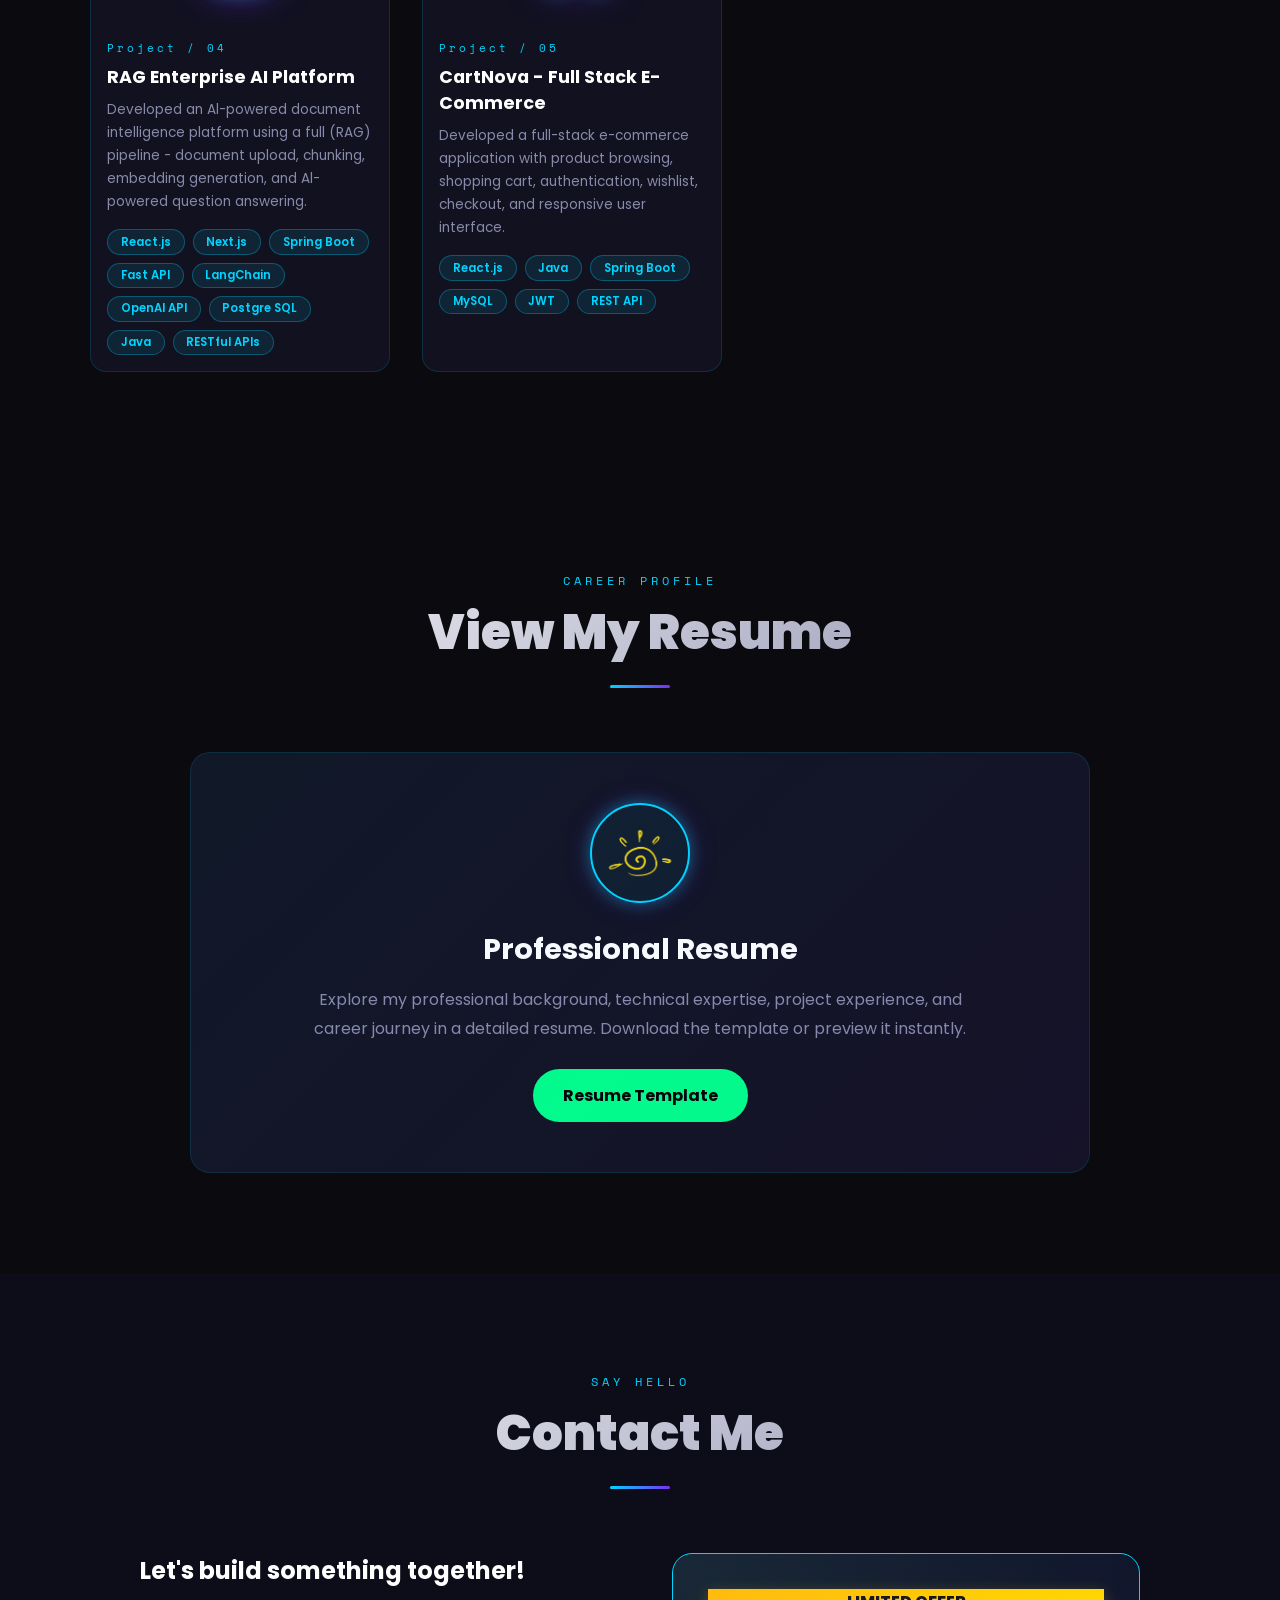
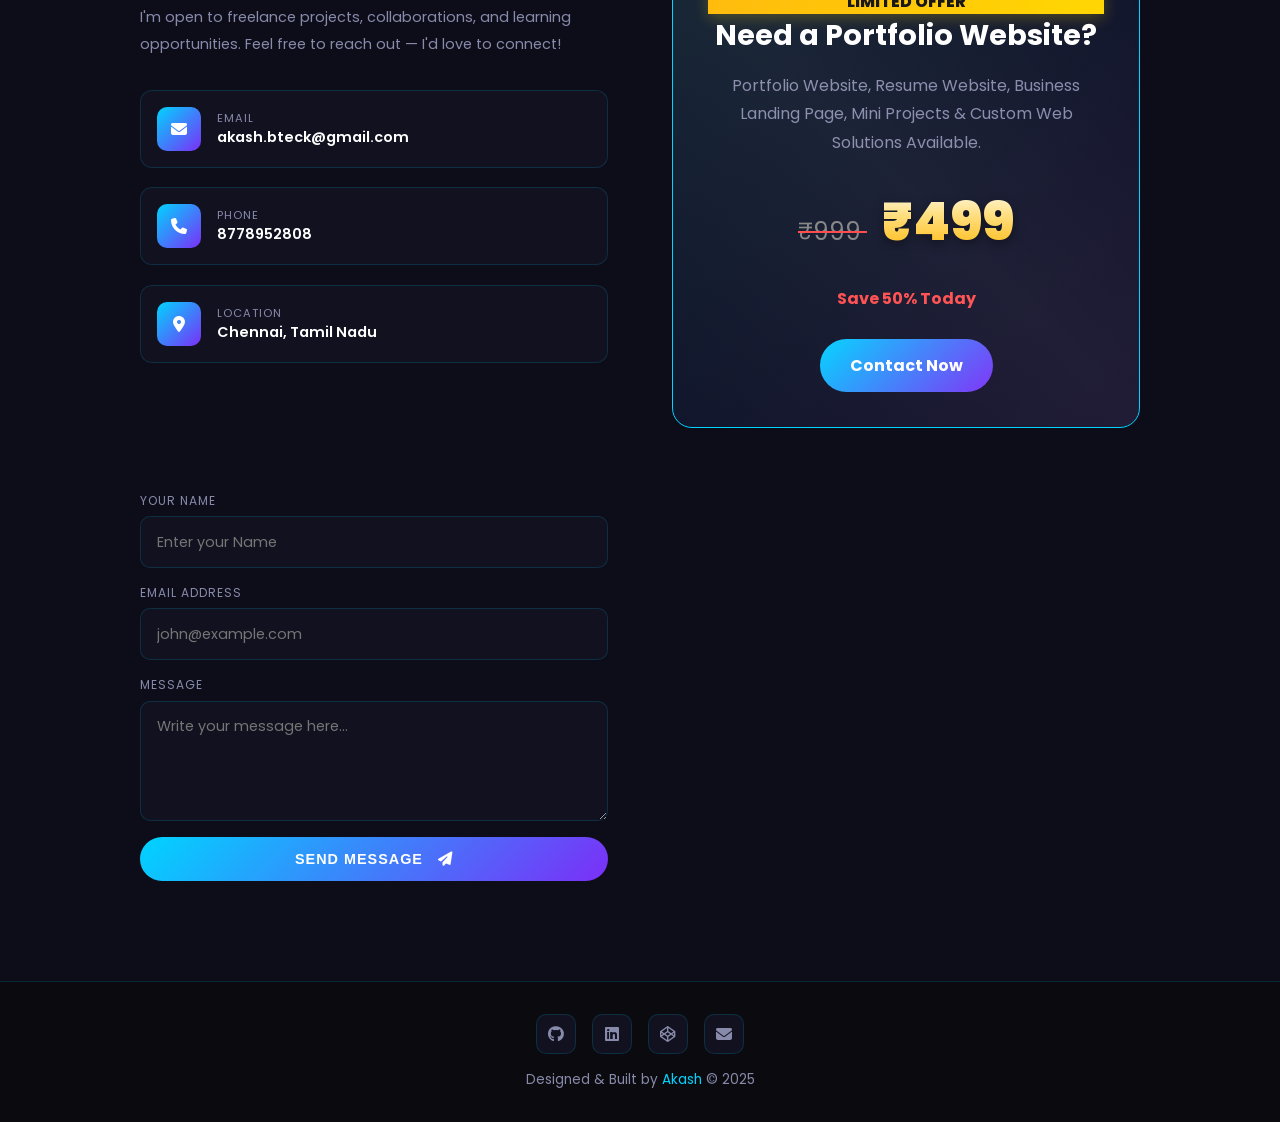
==== commit 295224a6: "Add interactive profile image" ====
--- a/Akax-Portfolio/index.html
+++ b/Akax-Portfolio/index.html
@@ -2637,7 +2637,7 @@
 
 /* ── TYPED TEXT ── */
 (function(){
-  const words = ['Frontend Developer.','HTML Enthusiast.','CSS Craftsman.','JavaScript Logic Builder.','React Developer.'];
+  const words = ['Software Developer.','HTML & CSS Enthusiast.','JavaScript Logic Builder.','React Developer.','Java Full Stack Developer.'];
   let wi=0, ci=0, deleting=false, el=document.getElementById('typed-text');
   function type(){
     const w=words[wi];
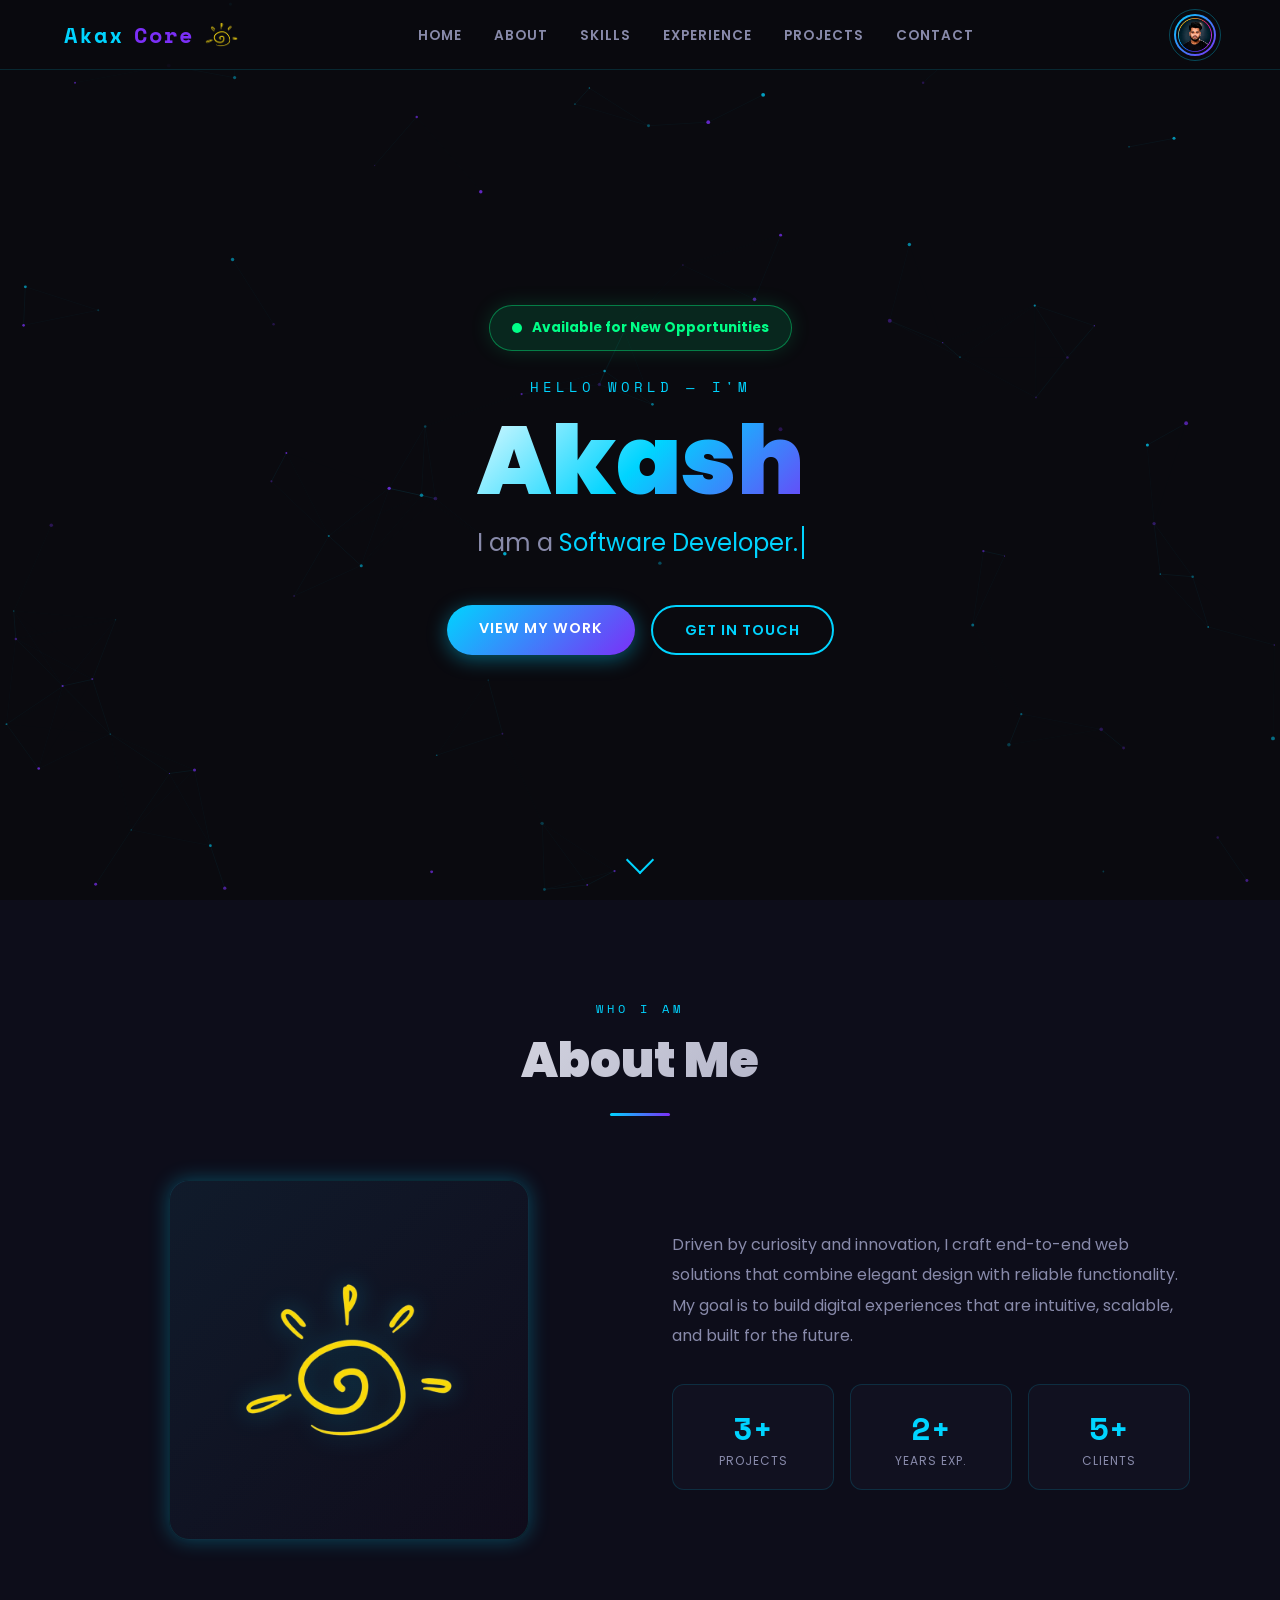
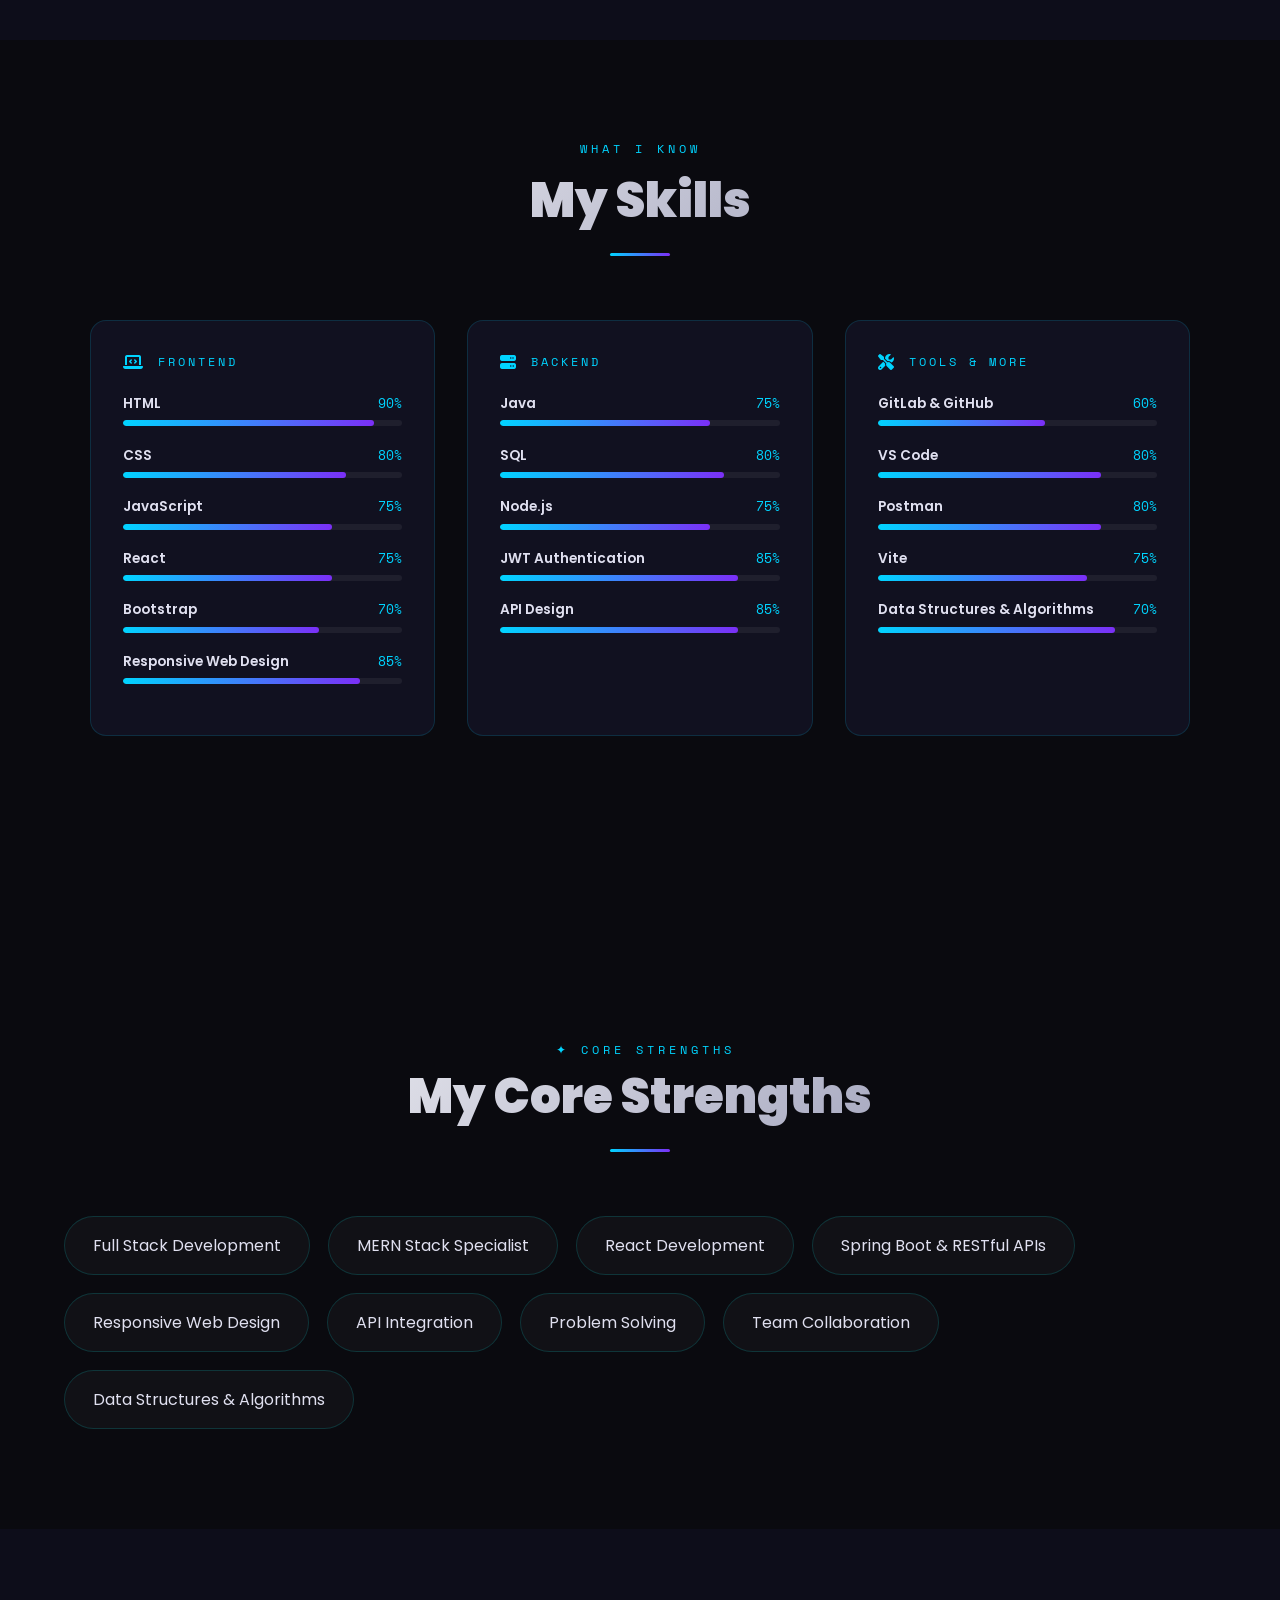
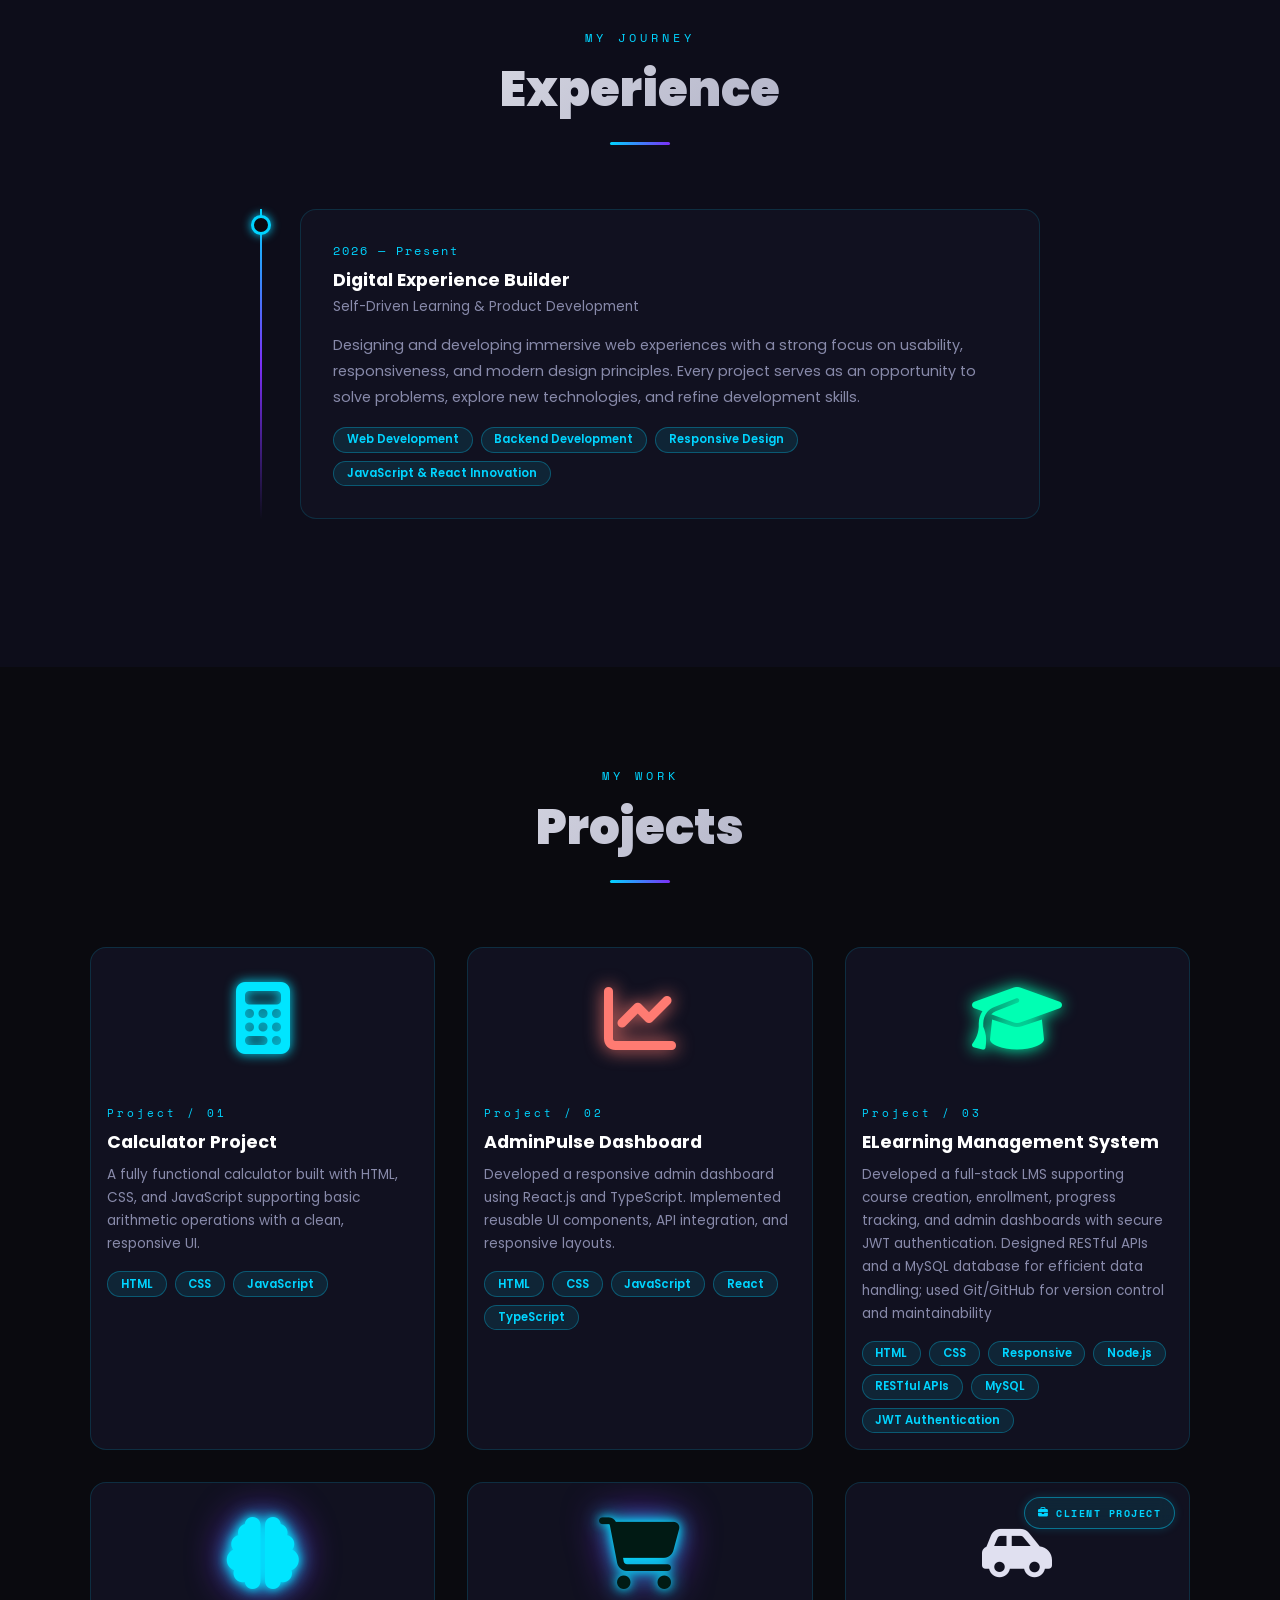
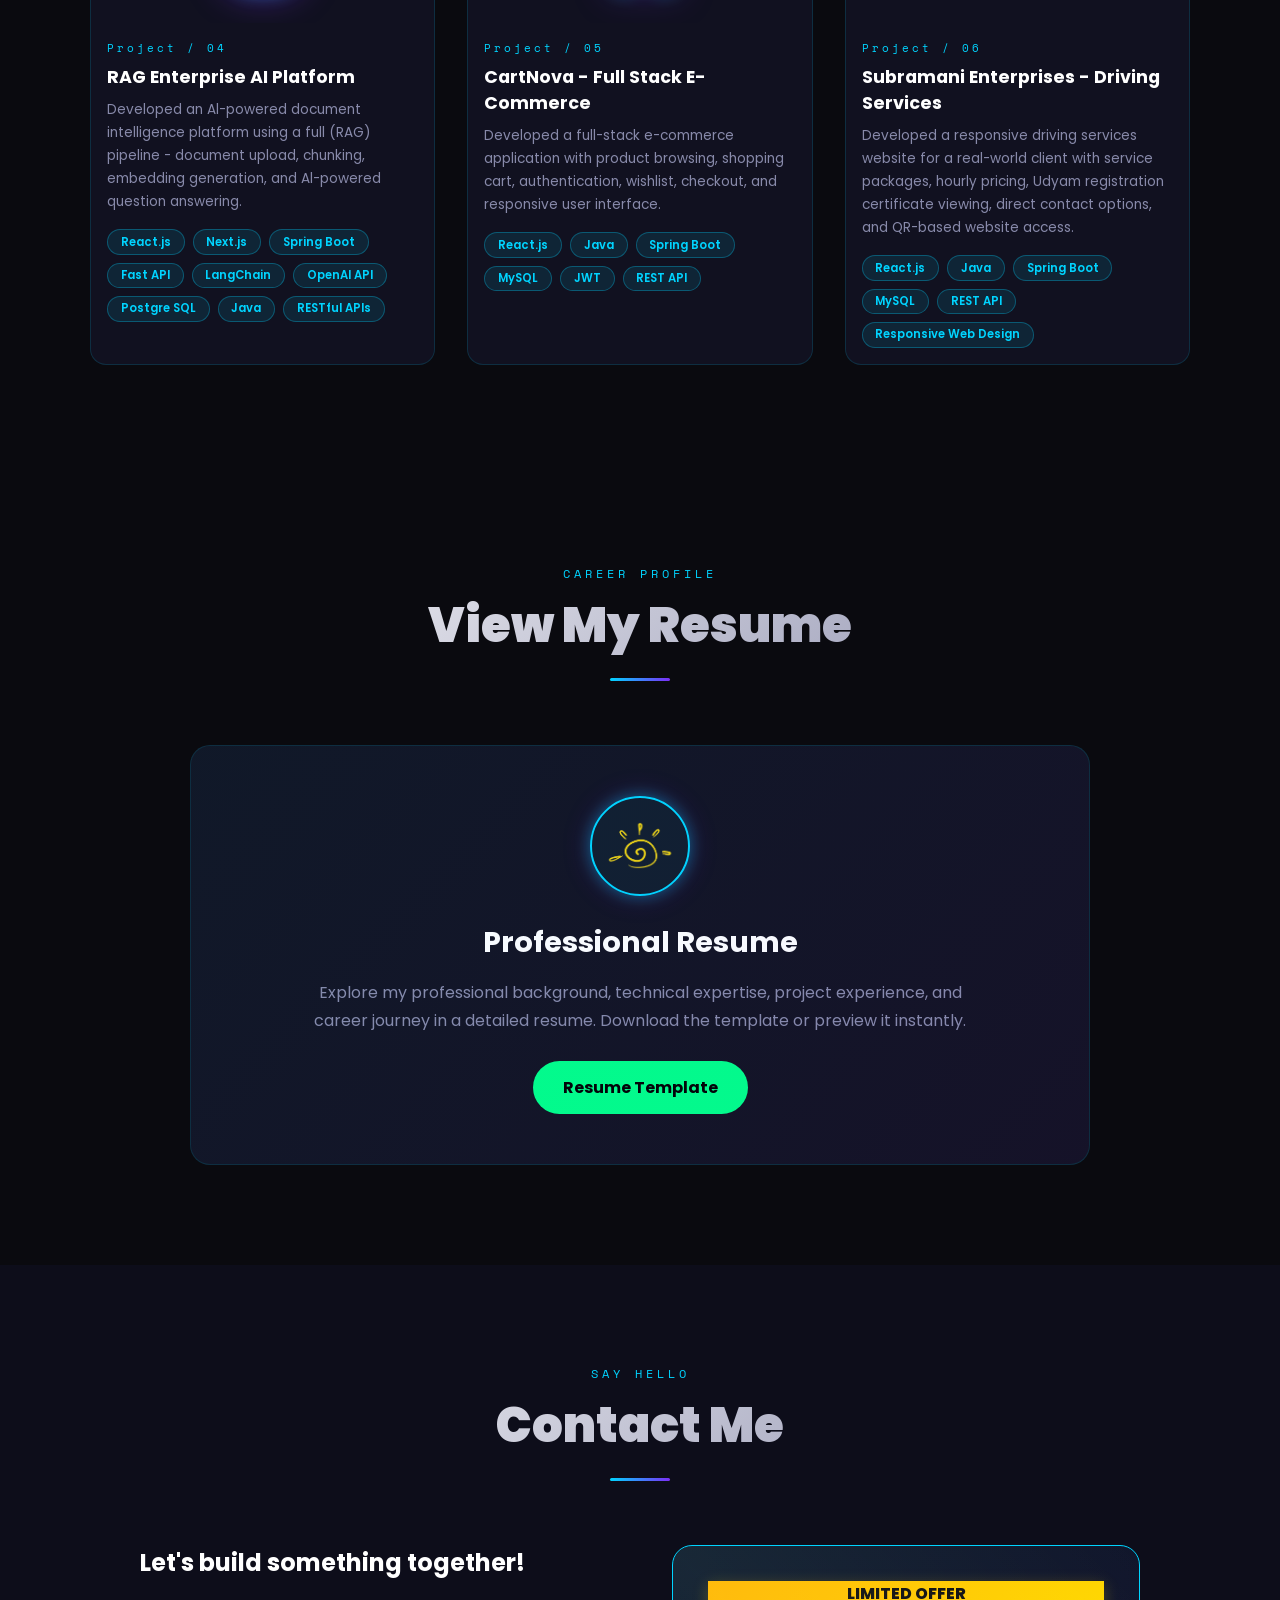
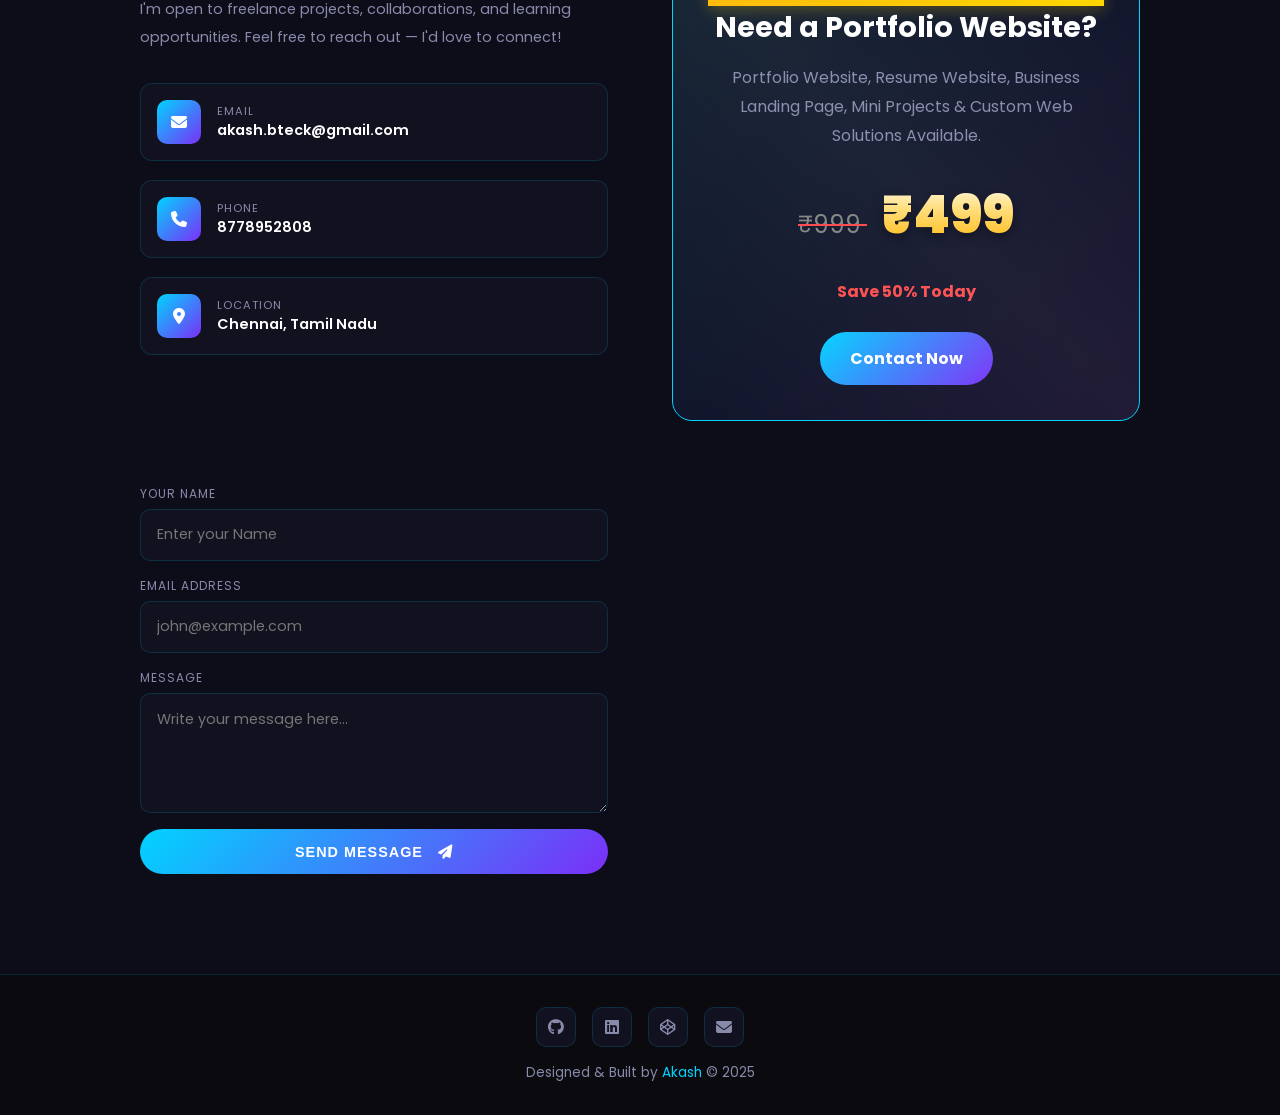
==== commit 532cd3e8: "Fix mobile animations" ====
--- a/Akax-Portfolio/index.html
+++ b/Akax-Portfolio/index.html
@@ -1871,6 +1871,195 @@
         width:34px;
         height:34px;
     }
+}
+/* =====================================================
+   PROJECT 06 — CLIENT PROJECT BADGE
+===================================================== */
+
+.sme-client-badge{
+    position:absolute;
+    top:14px;
+    right:14px;
+    z-index:5;
+
+    display:inline-flex;
+    align-items:center;
+    gap:7px;
+
+    padding:7px 13px;
+
+    border-radius:50px;
+
+    background:rgba(0,212,255,.10);
+    border:1px solid rgba(0,212,255,.45);
+
+    color:var(--primary);
+
+    font-family:'Space Mono',monospace;
+    font-size:.65rem;
+    font-weight:700;
+    letter-spacing:1.5px;
+    text-transform:uppercase;
+
+    backdrop-filter:blur(8px);
+
+    box-shadow:
+        0 0 10px rgba(0,212,255,.18);
+
+    animation:clientBadgePulse 2.2s ease-in-out infinite;
+}
+
+.sme-client-badge i{
+    font-size:.62rem;
+    animation:clientBadgeIcon 1.5s ease-in-out infinite;
+}
+
+@keyframes clientBadgePulse{
+
+    0%,100%{
+        transform:translateY(0);
+        box-shadow:0 0 10px rgba(0,212,255,.18);
+    }
+
+    50%{
+        transform:translateY(-2px);
+        box-shadow:
+            0 0 14px rgba(0,212,255,.30),
+            0 0 24px rgba(123,47,247,.12);
+    }
+
+}
+
+@keyframes clientBadgeIcon{
+
+    0%,100%{
+        transform:scale(1);
+        opacity:.8;
+    }
+
+    50%{
+        transform:scale(1.15);
+        opacity:1;
+    }
+
+}
+/* =====================================================
+   MOBILE ANIMATION FIX
+   Keep desktop animations unchanged
+===================================================== */
+
+@media (max-width: 768px){
+
+    /* PROFILE RING — always animate on mobile */
+    .profile-trigger::before{
+        animation: profilePulse 2.5s infinite !important;
+    }
+
+    .profile-trigger{
+        animation: profileMobileFloat 3s ease-in-out infinite;
+        will-change: transform;
+    }
+
+    @keyframes profileMobileFloat{
+
+        0%,100%{
+            transform: translateY(0) scale(1);
+        }
+
+        50%{
+            transform: translateY(-3px) scale(1.04);
+        }
+
+    }
+
+
+    /* PROJECT ICON ANIMATIONS */
+
+    .calc-icon{
+        animation: calcFloat 2.2s ease-in-out infinite !important;
+        will-change: transform;
+    }
+
+    .admin-icon{
+        animation: adminPulse 2s ease-in-out infinite !important;
+        will-change: transform;
+    }
+
+    .learn-icon{
+        animation: learnBounce 2.4s ease-in-out infinite !important;
+        will-change: transform;
+    }
+
+    .rag-icon{
+        animation: brainFloat 3s ease-in-out infinite !important;
+        will-change: transform;
+    }
+
+    .cartnova-icon{
+        animation: cartFloat 2.5s ease-in-out infinite !important;
+        will-change: transform;
+    }
+
+    .sme-icon{
+        animation: smeFloat 2.8s ease-in-out infinite !important;
+        will-change: transform;
+    }
+
+
+    /* BADGES / PILLS */
+
+    .sme-client-badge{
+        animation: clientBadgePulse 2.2s ease-in-out infinite !important;
+        will-change: transform;
+    }
+
+    .availability-badge{
+        animation: badgeFloat 3s ease-in-out infinite !important;
+        will-change: transform;
+    }
+
+    .status-dot{
+        animation: statusPulse 1.5s infinite !important;
+    }
+
+    .strength-pill{
+        animation: floatCard 4s ease-in-out infinite !important;
+        will-change: transform;
+    }
+
+
+    /* OFFER / PRICE ANIMATIONS */
+
+    .offer-card{
+        animation: offerFloat 3s ease-in-out infinite !important;
+        will-change: transform;
+    }
+
+    .offer-badge{
+        animation: pulseGold 2s infinite !important;
+    }
+
+    .new-price{
+        animation: pulsePrice 2s ease-in-out infinite !important;
+    }
+
+
+    /* RESUME LOGO */
+
+    .resume-icon{
+        animation: logoPulse 2s infinite !important;
+        will-change: transform;
+    }
+
+
+    /* BACK TO TOP */
+
+    .back-top{
+        transition:
+            opacity .3s ease,
+            transform .3s ease;
+    }
+
 }
   </style>
 </head>
@@ -2299,7 +2488,7 @@
     </div>
 
   </a></div>
-   <div class="projects-grid">
+  
    
       <div class="project-card reveal">
         <div class="project-thumb">
@@ -2383,9 +2572,78 @@
         </a>
     </div>
 
+
+
+    
 </div>
 
-
+<!-- =====================================================
+     PROJECT 06 — SUBRAMANI ENTERPRISES
+     Add this immediately AFTER Project 05 closing div
+===================================================== -->
+
+<div class="project-card reveal">
+
+    <div class="project-thumb sme-thumb">
+
+        <div class="thumb-bg"></div>
+
+        <!-- CLIENT PROJECT BADGE -->
+        <div class="sme-client-badge">
+            <i class="fas fa-briefcase"></i>
+            Client Project
+        </div>
+
+        <i class="fas fa-car-side sme-icon"></i>
+
+    </div>
+
+    <div>
+
+        <a href="https://sme-enterprises.netlify.app/"
+           target="_blank"
+           rel="noopener noreferrer"
+           style="text-decoration:none;">
+
+            <div class="project-body">
+
+                <div class="project-number">
+                    Project / 06
+                </div>
+
+                <div class="project-title">
+                    Subramani Enterprises - Driving Services
+                </div>
+
+                <div class="project-desc">
+                    Developed a responsive driving services website for a real-world client with service packages, hourly pricing, Udyam registration certificate viewing, direct contact options, and QR-based website access.
+                </div>
+
+                <div class="timeline-tags">
+
+                    <span class="tag">React.js</span>
+
+                    <span class="tag">Java</span>
+
+                    <span class="tag">Spring Boot</span>
+
+                    <span class="tag">MySQL</span>
+
+                    <span class="tag">REST API</span>
+
+                    <span class="tag">Responsive Web Design</span>
+
+                   
+
+                </div>
+
+            </div>
+
+        </a>
+
+    </div>
+
+</div>
   </div>
   
   
